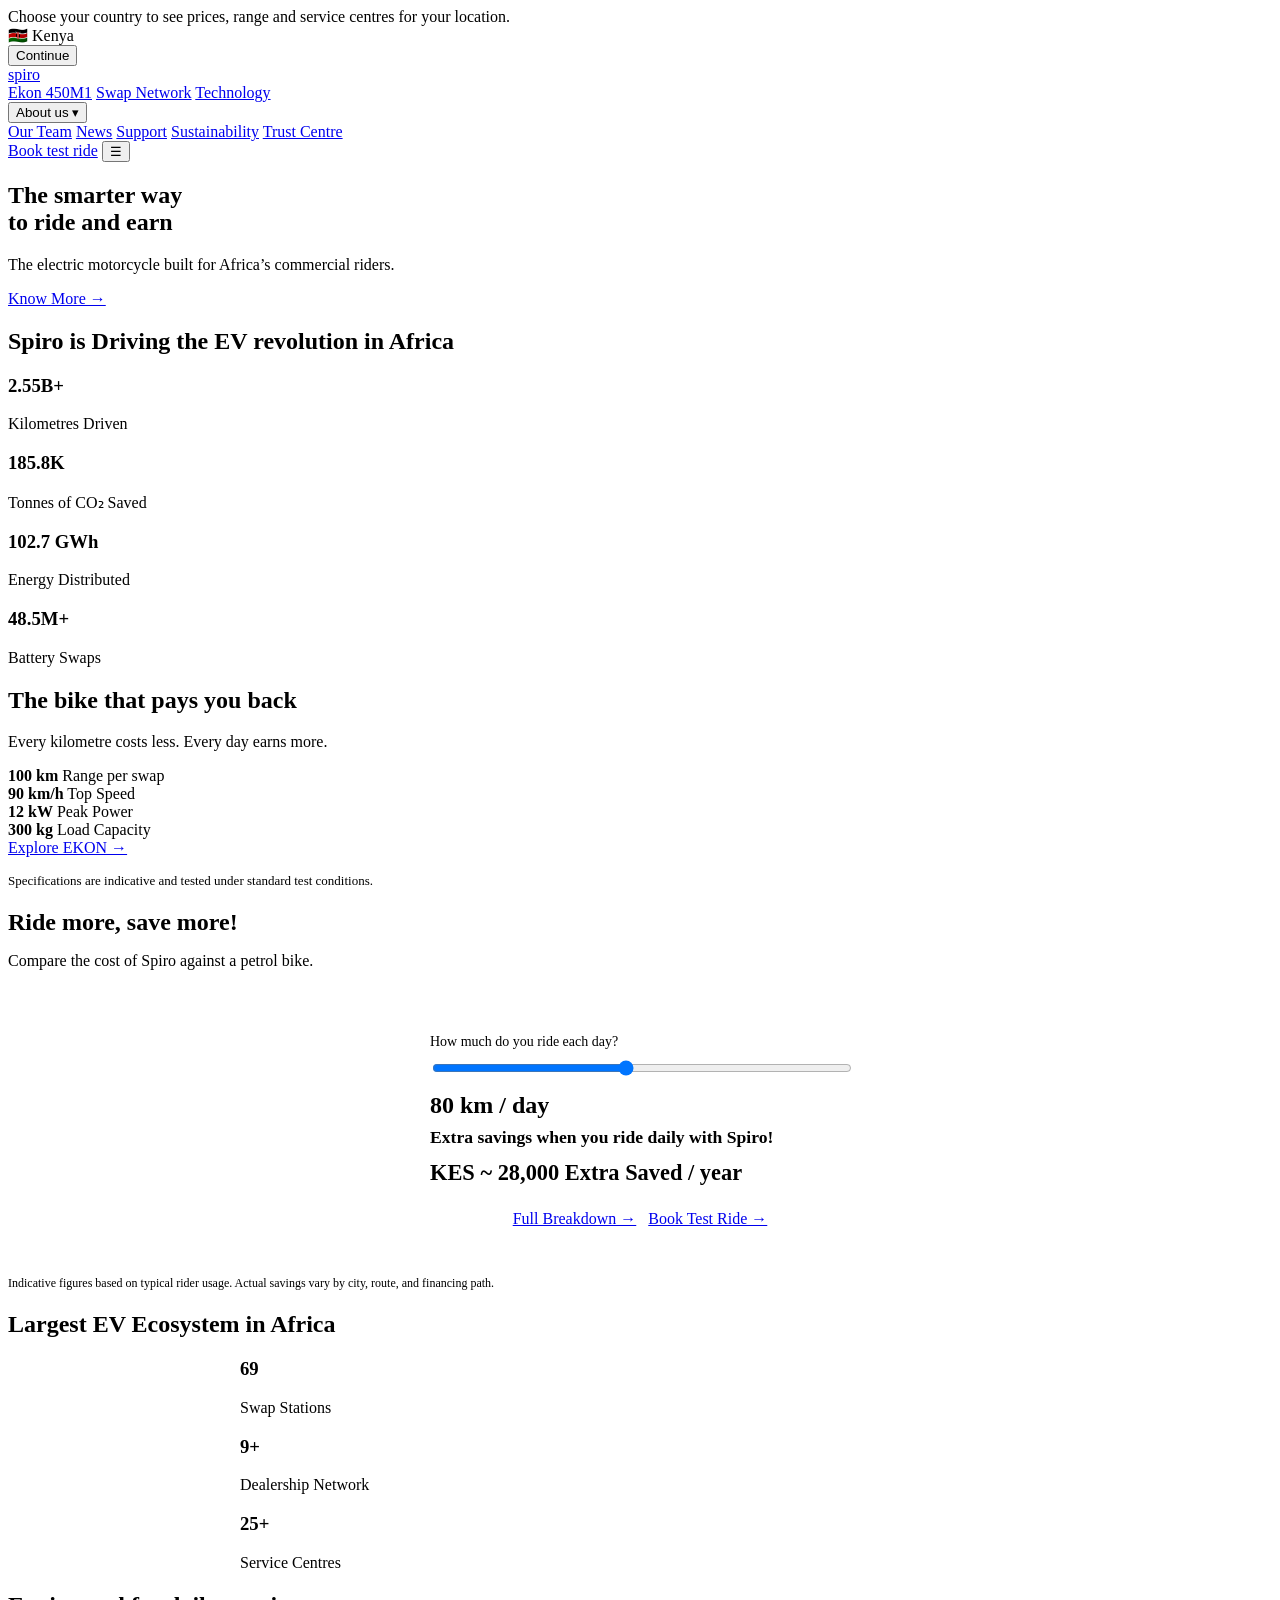
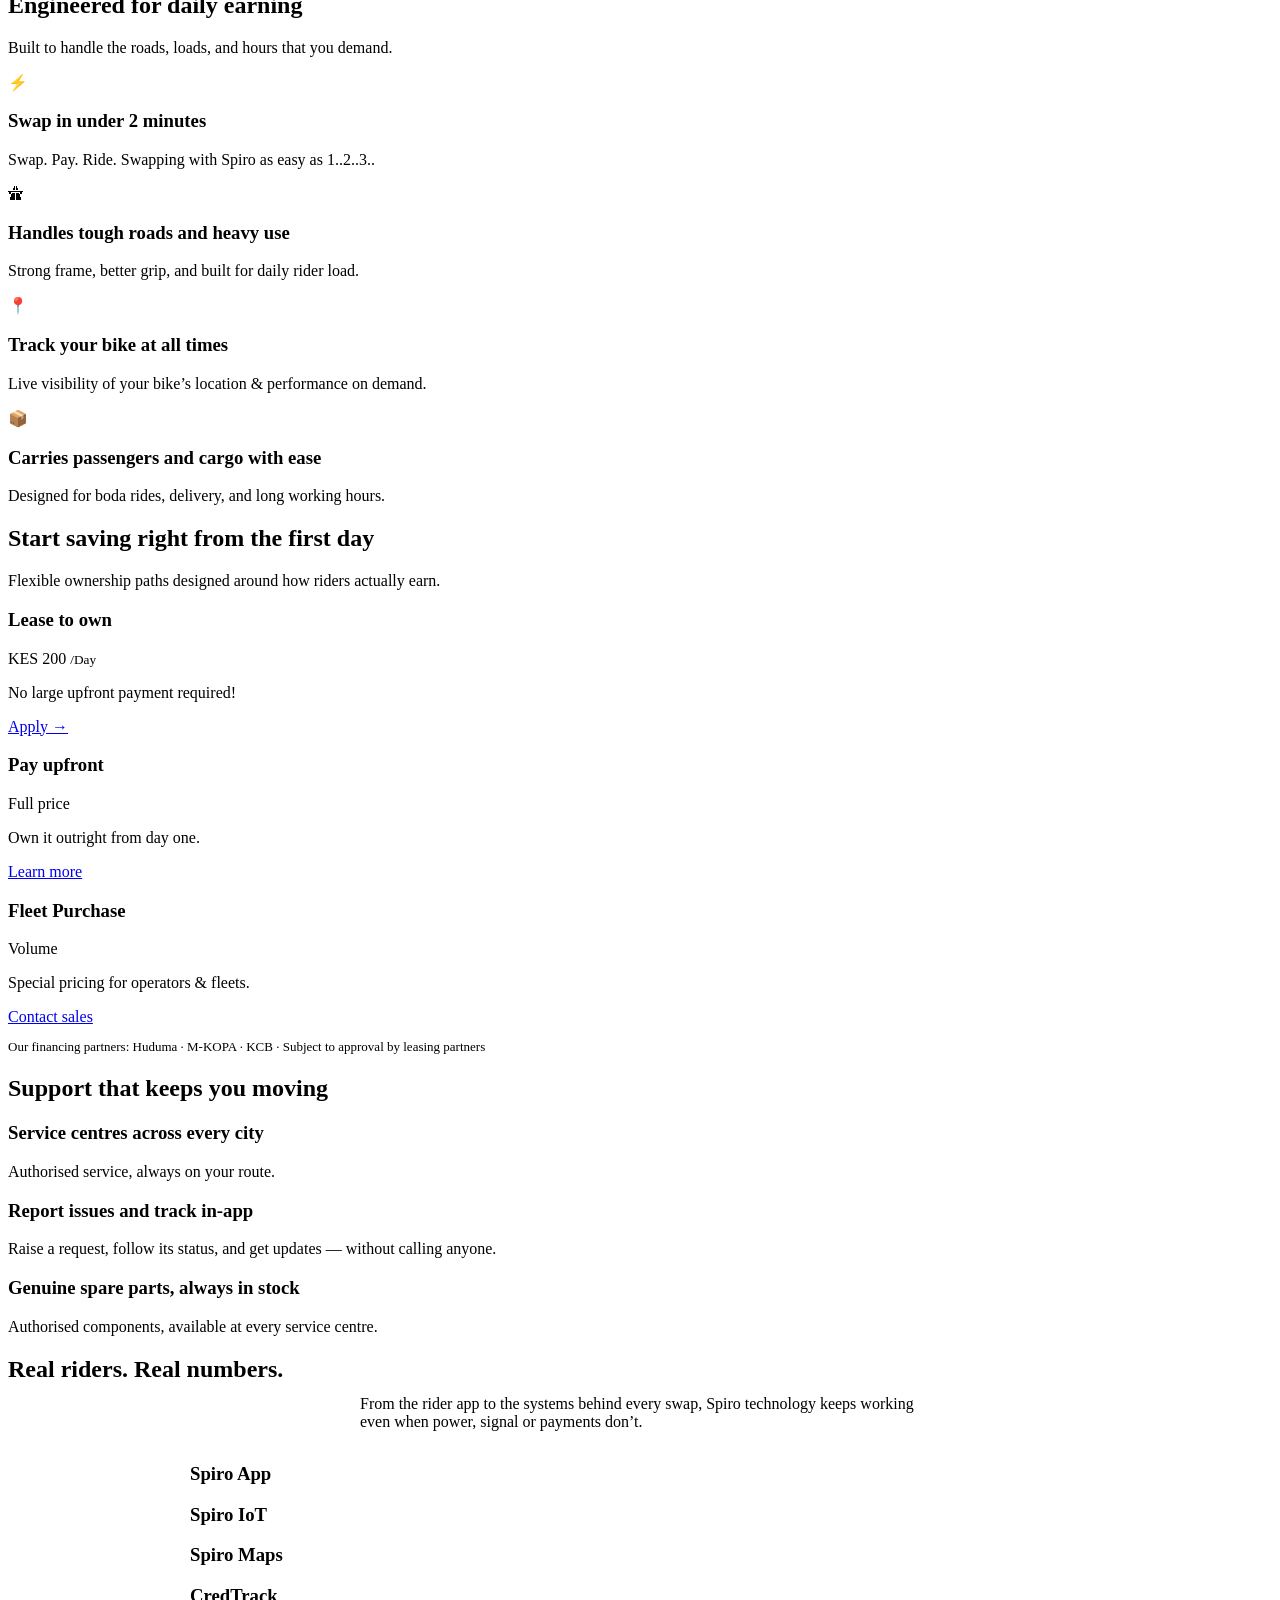
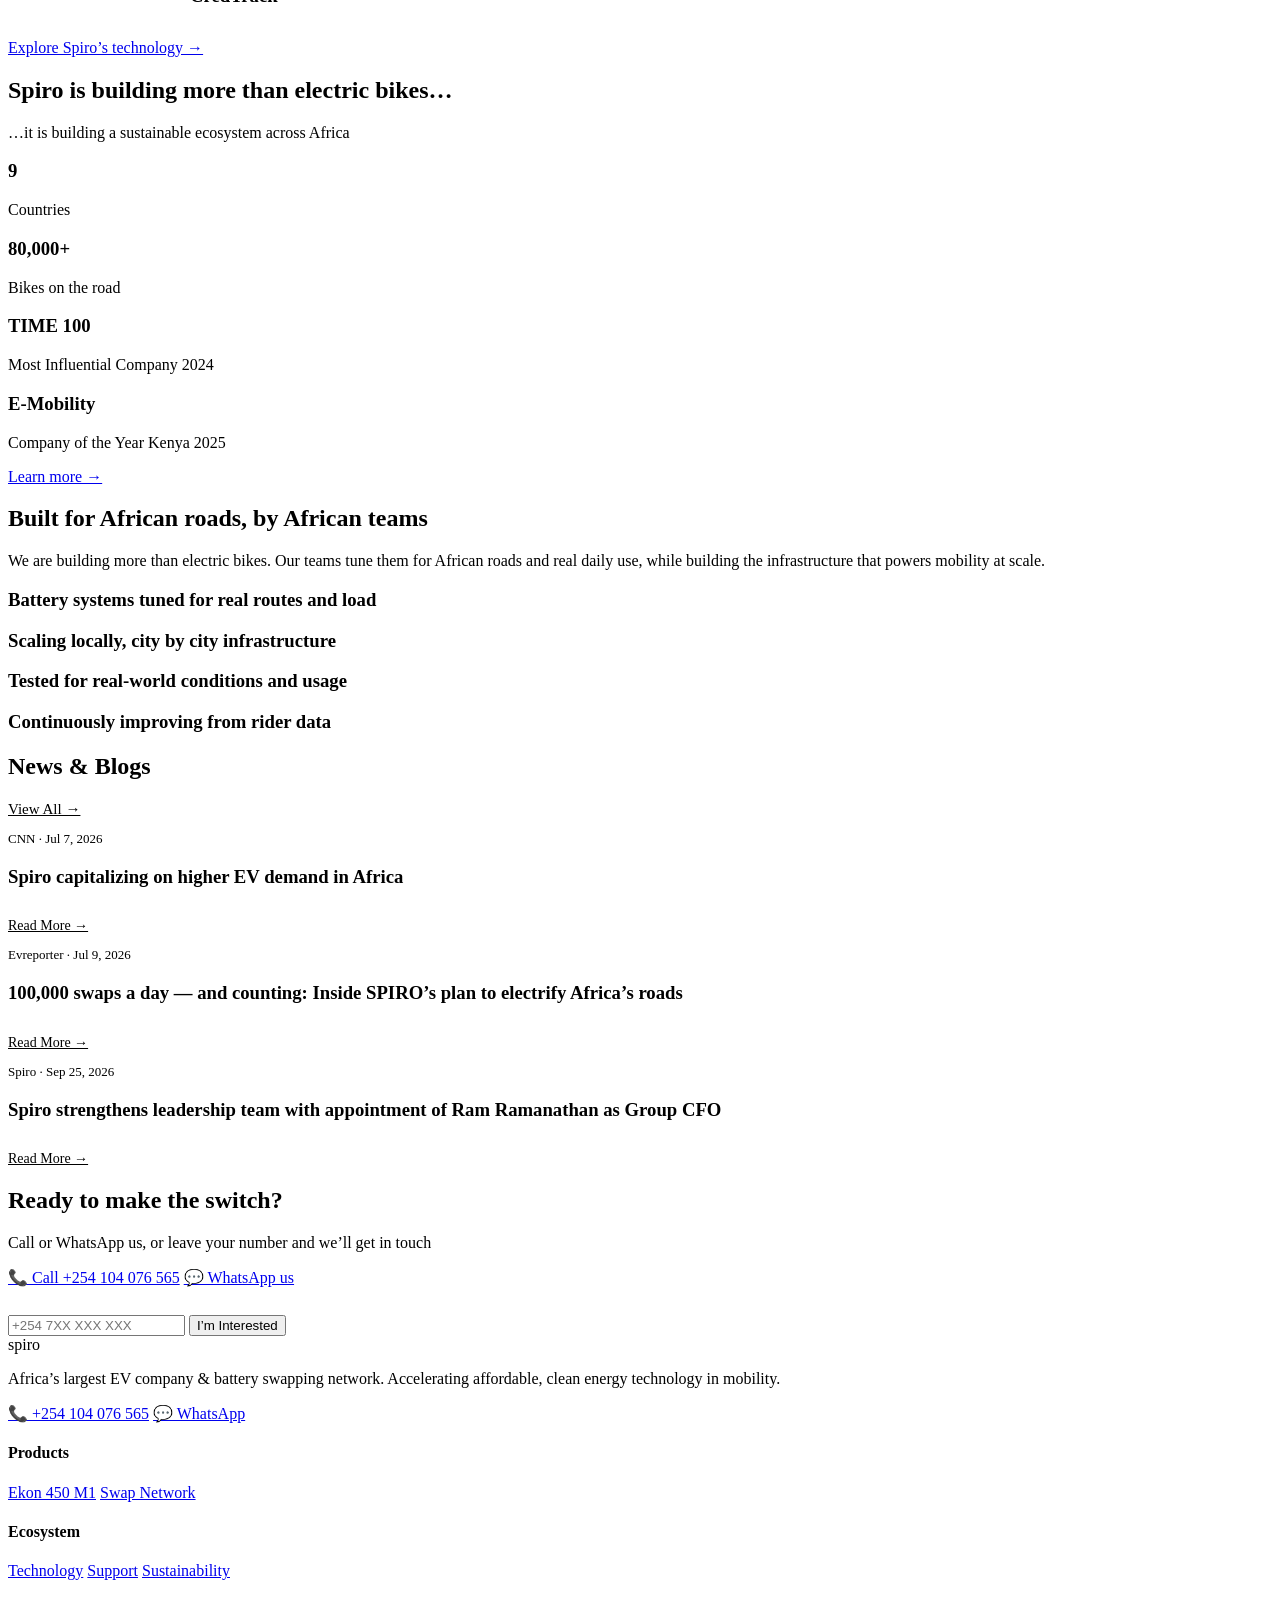
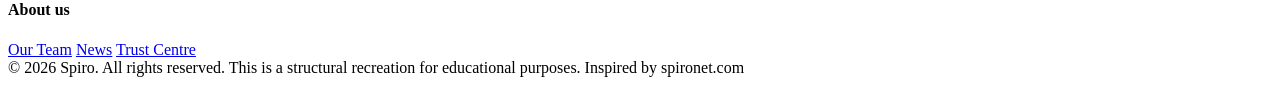
==== index.html @ d20c76e8 "Add files via upload" ====
<!DOCTYPE html>
<html lang="en">
<head>
  <meta charset="UTF-8" />
  <meta name="viewport" content="width=device-width, initial-scale=1.0" />
  <title>Spiro – Energy on the Move | The smarter way to ride and earn</title>
  <link rel="preconnect" href="https://fonts.googleapis.com" />
  <link rel="preconnect" href="https://fonts.gstatic.com" crossorigin />
  <link href="https://fonts.googleapis.com/css2?family=Inter:wght@400;500;600;700;800&display=swap" rel="stylesheet" />
  <link rel="stylesheet" href="css/styles.css" />
</head>
<body>

  <!-- Country banner -->
  <div class="country-banner">
    <div class="left">Choose your country to see prices, range and service centres for your location.</div>
    <div class="right">
      <div class="country-select">
        <span>🇰🇪</span> Kenya
      </div>
      <button class="btn-dark-sm">Continue</button>
    </div>
  </div>

  <!-- Header -->
  <header class="site-header" id="header">
    <div class="nav-inner">
      <a href="index.html" class="logo">spiro <span></span></a>
      <nav class="nav-links">
        <a href="ekon.html">Ekon 450M1</a>
        <a href="energy.html">Swap Network</a>
        <a href="technology.html">Technology</a>
        <div class="nav-dropdown">
          <button>About us ▾</button>
          <div class="nav-dropdown-menu">
            <a href="#leadership">Our Team</a>
            <a href="#news">News</a>
            <a href="#support">Support</a>
            <a href="#esg">Sustainability</a>
            <a href="#trust">Trust Centre</a>
          </div>
        </div>
      </nav>
      <a href="#book" class="btn-outline">Book test ride</a>
      <button class="mobile-toggle" aria-label="Menu">☰</button>
    </div>
  </header>

  <!-- Hero -->
  <section class="hero">
    <div class="hero-content">
      <h1>The smarter way<br>to ride and earn</h1>
      <p>The electric motorcycle built for Africa’s commercial riders.</p>
      <a href="ekon.html" class="btn-primary">Know More →</a>
    </div>
    <div class="hero-bikes">
      <div class="bike-placeholder red"></div>
      <div class="bike-placeholder green"></div>
    </div>
  </section>

  <!-- Driving the EV revolution -->
  <section class="section">
    <div class="section-inner">
      <div class="section-header">
        <h2>Spiro is Driving the EV revolution in Africa</h2>
      </div>
      <div class="stats-row">
        <div class="stat-item">
          <h3>2.55B+</h3>
          <p>Kilometres Driven</p>
        </div>
        <div class="stat-item">
          <h3>185.8K</h3>
          <p>Tonnes of CO₂ Saved</p>
        </div>
        <div class="stat-item">
          <h3>102.7 GWh</h3>
          <p>Energy Distributed</p>
        </div>
        <div class="stat-item">
          <h3>48.5M+</h3>
          <p>Battery Swaps</p>
        </div>
      </div>
    </div>
  </section>

  <!-- The bike that pays you -->
  <section class="section bg-soft">
    <div class="section-inner">
      <div class="section-header">
        <h2>The bike that pays you back</h2>
        <p>Every kilometre costs less. Every day earns more.</p>
      </div>
      <div class="specs-strip">
        <div class="spec">
          <strong>100 km</strong>
          <span>Range per swap</span>
        </div>
        <div class="spec">
          <strong>90 km/h</strong>
          <span>Top Speed</span>
        </div>
        <div class="spec">
          <strong>12 kW</strong>
          <span>Peak Power</span>
        </div>
        <div class="spec">
          <strong>300 kg</strong>
          <span>Load Capacity</span>
        </div>
      </div>
      <div class="text-center mt-8">
        <a href="ekon.html" class="btn-primary">Explore EKON →</a>
        <p style="margin-top:16px;font-size:13px;color:var(--text-muted)">Specifications are indicative and tested under standard test conditions.</p>
      </div>
    </div>
  </section>

  <!-- Savings calculator teaser -->
  <section class="section">
    <div class="section-inner text-center">
      <h2 style="margin-bottom:12px">Ride more, save more!</h2>
      <p style="color:var(--text-muted);margin-bottom:32px">Compare the cost of Spiro against a petrol bike.</p>
      <div style="max-width:420px;margin:0 auto;background:var(--bg-soft);border-radius:16px;padding:32px;">
        <label style="display:block;text-align:left;font-size:14px;margin-bottom:8px;color:var(--text-muted)">How much do you ride each day?</label>
        <input type="range" min="20" max="150" value="80" style="width:100%;margin-bottom:16px" id="kmSlider" />
        <div style="font-size:1.5rem;font-weight:700;margin-bottom:8px"><span id="kmValue">80</span> km / day</div>
        <div style="font-size:1.1rem;color:var(--accent);font-weight:600">Extra savings when you ride daily with Spiro!</div>
        <div style="margin-top:12px;font-size:1.4rem;font-weight:700">KES <span id="savings">~ 28,000</span> Extra Saved / year</div>
        <div style="margin-top:24px;display:flex;gap:12px;justify-content:center;flex-wrap:wrap">
          <a href="#" class="btn-outline">Full Breakdown →</a>
          <a href="#book" class="btn-primary">Book Test Ride →</a>
        </div>
      </div>
      <p style="margin-top:16px;font-size:12px;color:var(--text-muted)">Indicative figures based on typical rider usage. Actual savings vary by city, route, and financing path.</p>
    </div>
  </section>

  <!-- Largest EV Ecosystem -->
  <section class="section bg-soft">
    <div class="section-inner">
      <div class="section-header">
        <h2>Largest EV Ecosystem in Africa</h2>
      </div>
      <div class="stats-row" style="max-width:800px;margin:0 auto">
        <div class="stat-item">
          <h3>69</h3>
          <p>Swap Stations</p>
        </div>
        <div class="stat-item">
          <h3>9+</h3>
          <p>Dealership Network</p>
        </div>
        <div class="stat-item">
          <h3>25+</h3>
          <p>Service Centres</p>
        </div>
      </div>
    </div>
  </section>

  <!-- Engineered for daily earning -->
  <section class="section">
    <div class="section-inner">
      <div class="section-header">
        <h2>Engineered for daily earning</h2>
        <p>Built to handle the roads, loads, and hours that you demand.</p>
      </div>
      <div class="feature-grid">
        <div class="feature-card">
          <div class="icon">⚡</div>
          <h3>Swap in under 2 minutes</h3>
          <p>Swap. Pay. Ride. Swapping with Spiro as easy as 1..2..3..</p>
        </div>
        <div class="feature-card">
          <div class="icon">🛣</div>
          <h3>Handles tough roads and heavy use</h3>
          <p>Strong frame, better grip, and built for daily rider load.</p>
        </div>
        <div class="feature-card">
          <div class="icon">📍</div>
          <h3>Track your bike at all times</h3>
          <p>Live visibility of your bike’s location & performance on demand.</p>
        </div>
        <div class="feature-card">
          <div class="icon">📦</div>
          <h3>Carries passengers and cargo with ease</h3>
          <p>Designed for boda rides, delivery, and long working hours.</p>
        </div>
      </div>
    </div>
  </section>

  <!-- Ownership -->
  <section class="section bg-soft" id="ownership">
    <div class="section-inner">
      <div class="section-header">
        <h2>Start saving right from the first day</h2>
        <p>Flexible ownership paths designed around how riders actually earn.</p>
      </div>
      <div class="ownership-grid">
        <div class="ownership-card highlight">
          <h3>Lease to own</h3>
          <div class="price">KES 200 <small>/Day</small></div>
          <p>No large upfront payment required!</p>
          <a href="#book" class="btn-primary">Apply →</a>
        </div>
        <div class="ownership-card">
          <h3>Pay upfront</h3>
          <div class="price">Full price</div>
          <p>Own it outright from day one.</p>
          <a href="#book" class="btn-outline">Learn more</a>
        </div>
        <div class="ownership-card">
          <h3>Fleet Purchase</h3>
          <div class="price">Volume</div>
          <p>Special pricing for operators & fleets.</p>
          <a href="#book" class="btn-outline">Contact sales</a>
        </div>
      </div>
      <p class="text-center mt-8" style="font-size:13px;color:var(--text-muted)">Our financing partners: Huduma · M-KOPA · KCB · Subject to approval by leasing partners</p>
    </div>
  </section>

  <!-- Support -->
  <section class="section" id="support">
    <div class="section-inner">
      <div class="section-header">
        <h2>Support that keeps you moving</h2>
      </div>
      <div class="feature-grid">
        <div class="feature-card">
          <h3>Service centres across every city</h3>
          <p>Authorised service, always on your route.</p>
        </div>
        <div class="feature-card">
          <h3>Report issues and track in-app</h3>
          <p>Raise a request, follow its status, and get updates — without calling anyone.</p>
        </div>
        <div class="feature-card">
          <h3>Genuine spare parts, always in stock</h3>
          <p>Authorised components, available at every service centre.</p>
        </div>
      </div>
    </div>
  </section>

  <!-- Technology teaser -->
  <section class="section bg-soft">
    <div class="section-inner text-center">
      <h2 style="margin-bottom:12px">Real riders. Real numbers.</h2>
      <p style="color:var(--text-muted);max-width:560px;margin:0 auto 32px">From the rider app to the systems behind every swap, Spiro technology keeps working even when power, signal or payments don’t.</p>
      <div class="feature-grid" style="max-width:900px;margin:0 auto 32px">
        <div class="feature-card"><h3>Spiro App</h3></div>
        <div class="feature-card"><h3>Spiro IoT</h3></div>
        <div class="feature-card"><h3>Spiro Maps</h3></div>
        <div class="feature-card"><h3>CredTrack</h3></div>
      </div>
      <a href="technology.html" class="btn-primary">Explore Spiro’s technology →</a>
    </div>
  </section>

  <!-- Impact / ESG -->
  <section class="section" id="esg">
    <div class="section-inner">
      <div class="section-header">
        <h2>Spiro is building more than electric bikes…</h2>
        <p>…it is building a sustainable ecosystem across Africa</p>
      </div>
      <div class="stats-row">
        <div class="stat-item"><h3>9</h3><p>Countries</p></div>
        <div class="stat-item"><h3>80,000+</h3><p>Bikes on the road</p></div>
        <div class="stat-item"><h3>TIME 100</h3><p>Most Influential Company 2024</p></div>
        <div class="stat-item"><h3>E-Mobility</h3><p>Company of the Year Kenya 2025</p></div>
      </div>
      <div class="text-center mt-8">
        <a href="#" class="btn-outline">Learn more →</a>
      </div>
    </div>
  </section>

  <!-- Built for African roads -->
  <section class="section bg-soft">
    <div class="section-inner">
      <div class="section-header">
        <h2>Built for African roads, by African teams</h2>
        <p>We are building more than electric bikes. Our teams tune them for African roads and real daily use, while building the infrastructure that powers mobility at scale.</p>
      </div>
      <div class="feature-grid">
        <div class="feature-card">
          <h3>Battery systems tuned for real routes and load</h3>
        </div>
        <div class="feature-card">
          <h3>Scaling locally, city by city infrastructure</h3>
        </div>
        <div class="feature-card">
          <h3>Tested for real-world conditions and usage</h3>
        </div>
        <div class="feature-card">
          <h3>Continuously improving from rider data</h3>
        </div>
      </div>
    </div>
  </section>

  <!-- News teaser -->
  <section class="section" id="news">
    <div class="section-inner">
      <div class="section-header">
        <h2>News & Blogs</h2>
        <a href="#" style="font-size:15px;color:var(--accent)">View All →</a>
      </div>
      <div class="feature-grid">
        <div class="feature-card">
          <p style="font-size:13px;color:var(--text-muted);margin-bottom:8px">CNN · Jul 7, 2026</p>
          <h3>Spiro capitalizing on higher EV demand in Africa</h3>
          <a href="#" style="color:var(--accent);font-size:14px;margin-top:12px;display:inline-block">Read More →</a>
        </div>
        <div class="feature-card">
          <p style="font-size:13px;color:var(--text-muted);margin-bottom:8px">Evreporter · Jul 9, 2026</p>
          <h3>100,000 swaps a day — and counting: Inside SPIRO’s plan to electrify Africa’s roads</h3>
          <a href="#" style="color:var(--accent);font-size:14px;margin-top:12px;display:inline-block">Read More →</a>
        </div>
        <div class="feature-card">
          <p style="font-size:13px;color:var(--text-muted);margin-bottom:8px">Spiro · Sep 25, 2026</p>
          <h3>Spiro strengthens leadership team with appointment of Ram Ramanathan as Group CFO</h3>
          <a href="#" style="color:var(--accent);font-size:14px;margin-top:12px;display:inline-block">Read More →</a>
        </div>
      </div>
    </div>
  </section>

  <!-- Final CTA -->
  <section class="cta-band" id="book">
    <h2>Ready to make the switch?</h2>
    <p>Call or WhatsApp us, or leave your number and we’ll get in touch</p>
    <div class="contact-actions">
      <a href="tel:+254104076565" class="btn-call">📞 Call +254 104 076 565</a>
      <a href="https://wa.me/254104076565" class="btn-whatsapp" target="_blank" rel="noopener">💬 WhatsApp us</a>
    </div>
    <form class="cta-form" style="margin-top:28px" onsubmit="event.preventDefault(); alert('Thank you! We will contact you soon.');">
      <input type="tel" placeholder="+254 7XX XXX XXX" required />
      <button type="submit" class="btn-primary">I’m Interested</button>
    </form>
  </section>

  <!-- Footer -->
  <footer class="site-footer">
    <div class="footer-inner">
      <div class="footer-brand">
        <div class="logo">spiro <span></span></div>
        <p>Africa’s largest EV company & battery swapping network. Accelerating affordable, clean energy technology in mobility.</p>
        <div class="footer-contact">
          <a href="tel:+254104076565">📞 +254 104 076 565</a>
          <a href="https://wa.me/254104076565" target="_blank" rel="noopener">💬 WhatsApp</a>
        </div>
      </div>
      <div class="footer-col">
        <h4>Products</h4>
        <a href="ekon.html">Ekon 450 M1</a>
        <a href="energy.html">Swap Network</a>
      </div>
      <div class="footer-col">
        <h4>Ecosystem</h4>
        <a href="technology.html">Technology</a>
        <a href="#support">Support</a>
        <a href="#esg">Sustainability</a>
      </div>
      <div class="footer-col">
        <h4>About us</h4>
        <a href="#leadership">Our Team</a>
        <a href="#news">News</a>
        <a href="#trust">Trust Centre</a>
      </div>
    </div>
    <div class="footer-bottom">
      <span>© 2026 Spiro. All rights reserved. This is a structural recreation for educational purposes.</span>
      <span>Inspired by spironet.com</span>
    </div>
  </footer>

  <script>
    // Sticky header border
    window.addEventListener('scroll', () => {
      document.getElementById('header').classList.toggle('scrolled', window.scrollY > 20);
    });

    // Simple savings slider
    const slider = document.getElementById('kmSlider');
    const kmValue = document.getElementById('kmValue');
    const savings = document.getElementById('savings');
    if (slider) {
      slider.addEventListener('input', () => {
        const km = +slider.value;
        kmValue.textContent = km;
        // rough illustrative calc
        const yearly = Math.round(km * 0.35 * 365);
        savings.textContent = yearly.toLocaleString();
      });
    }
  </script>
</body>
</html>
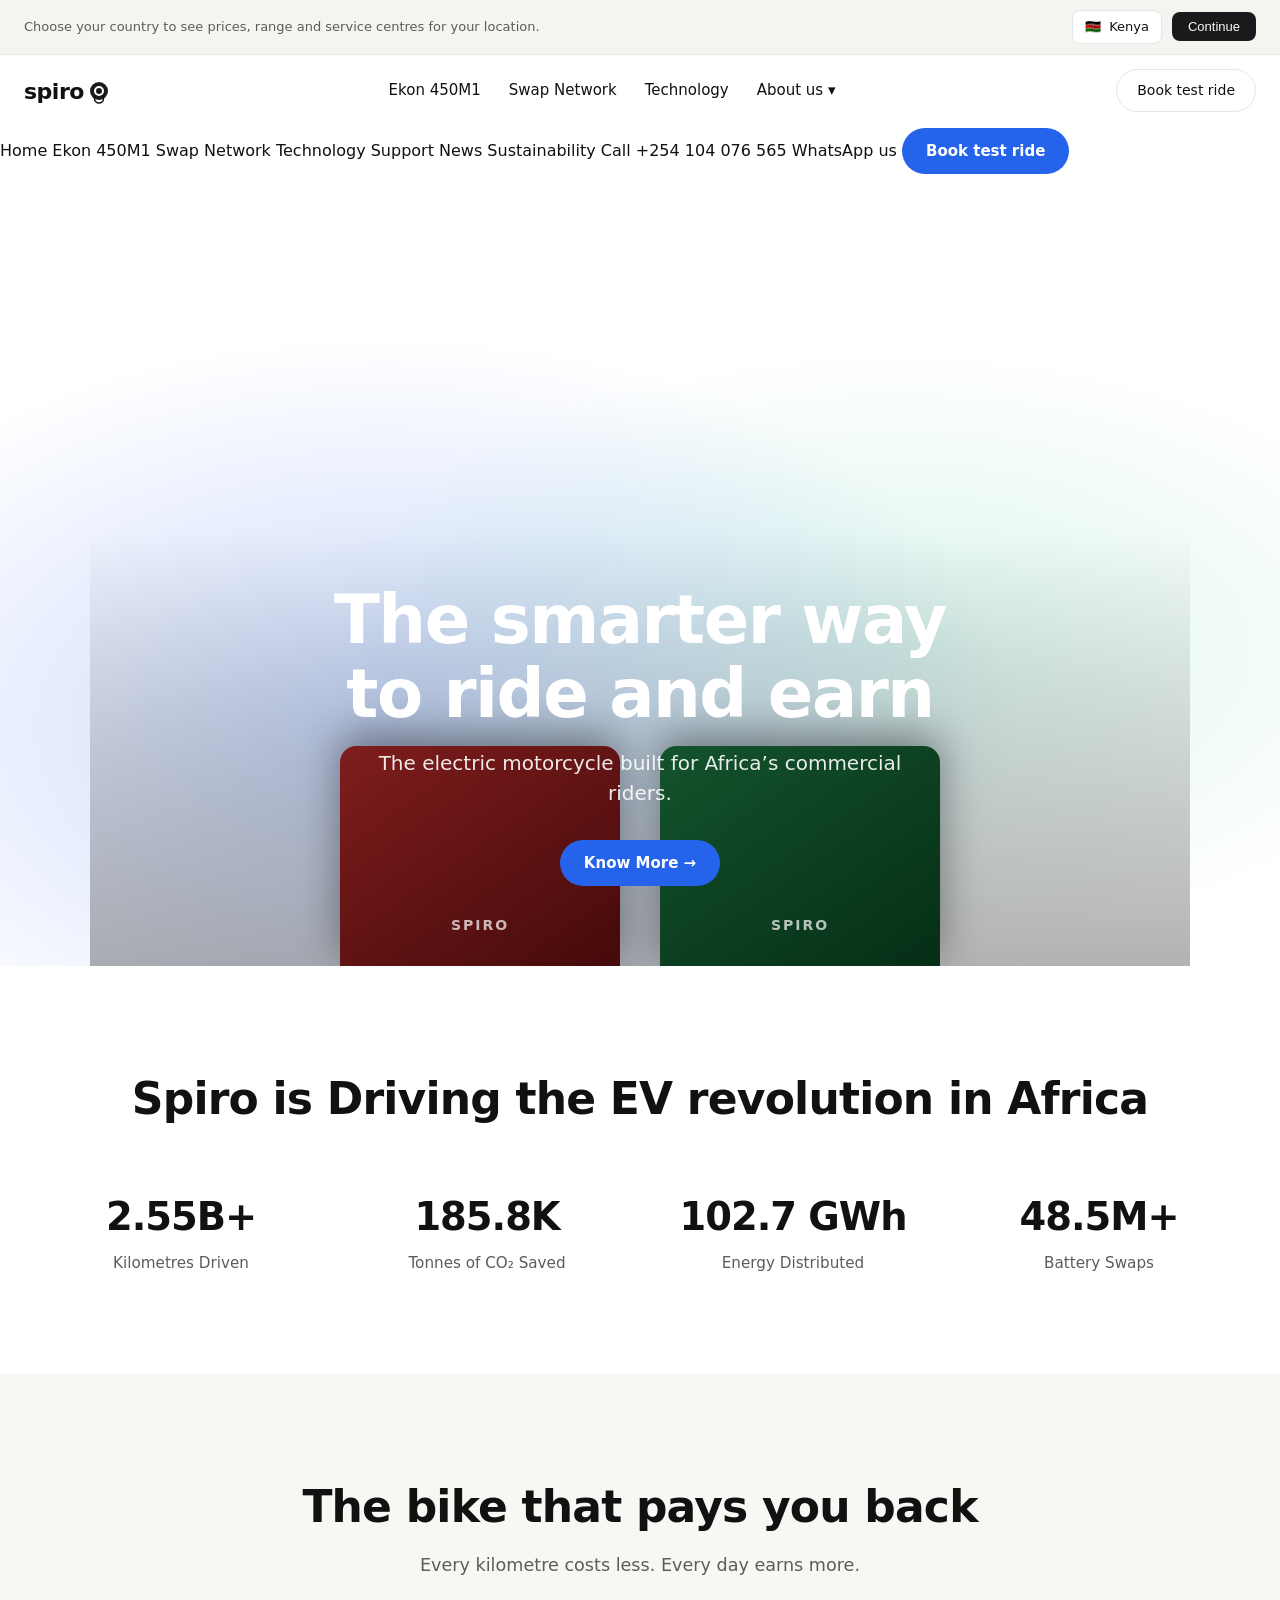
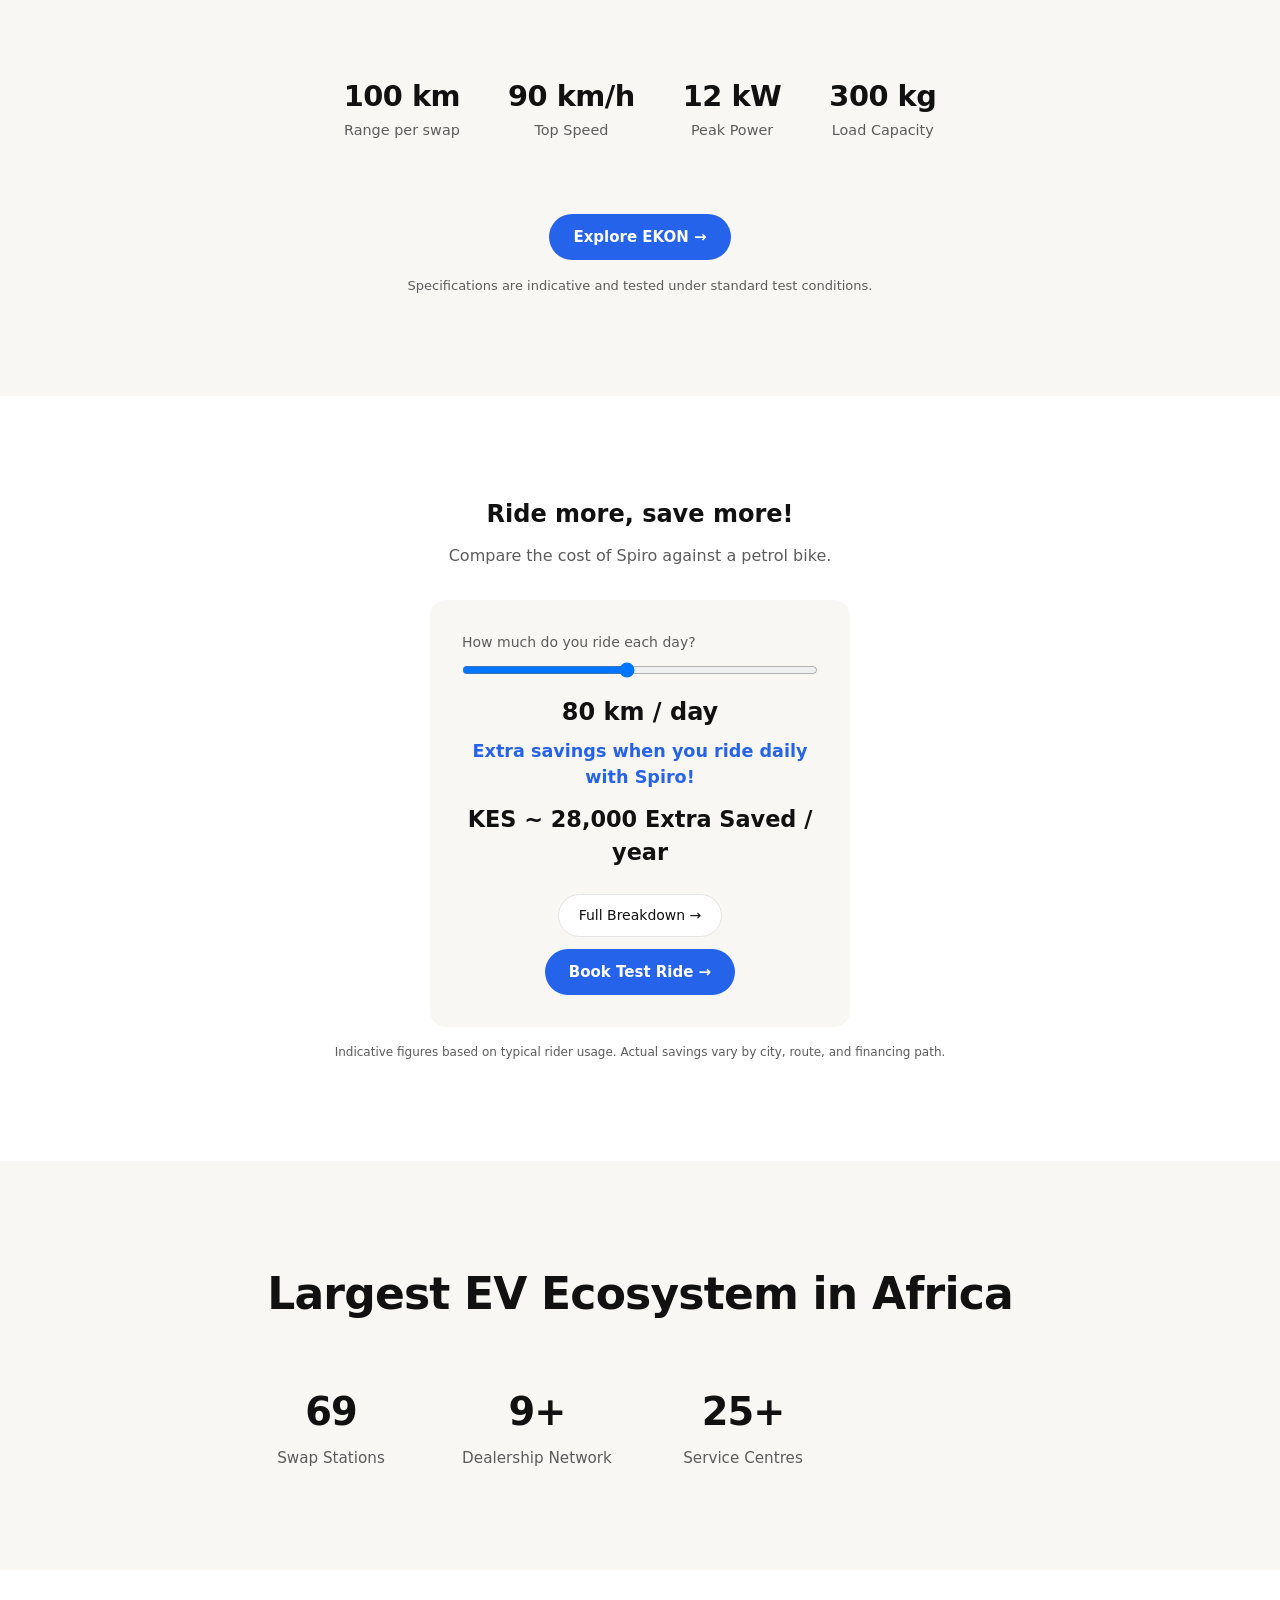
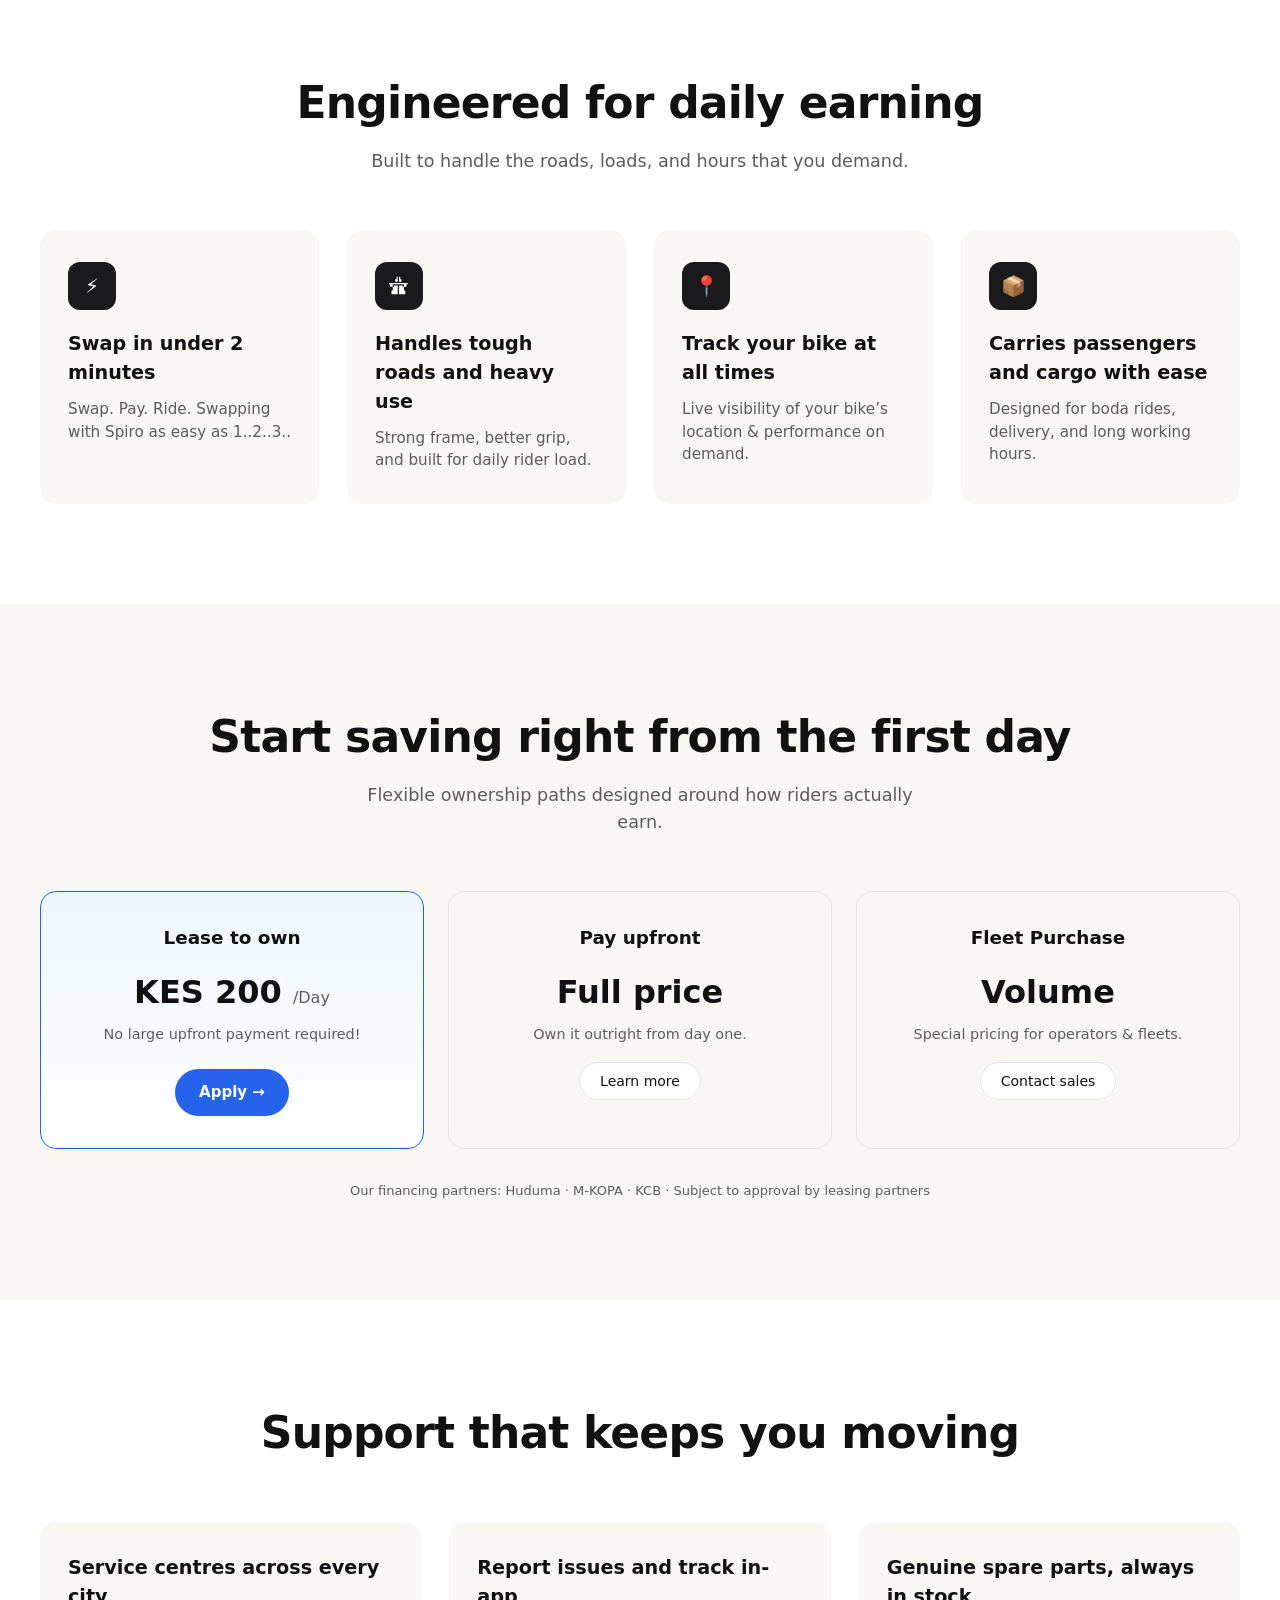
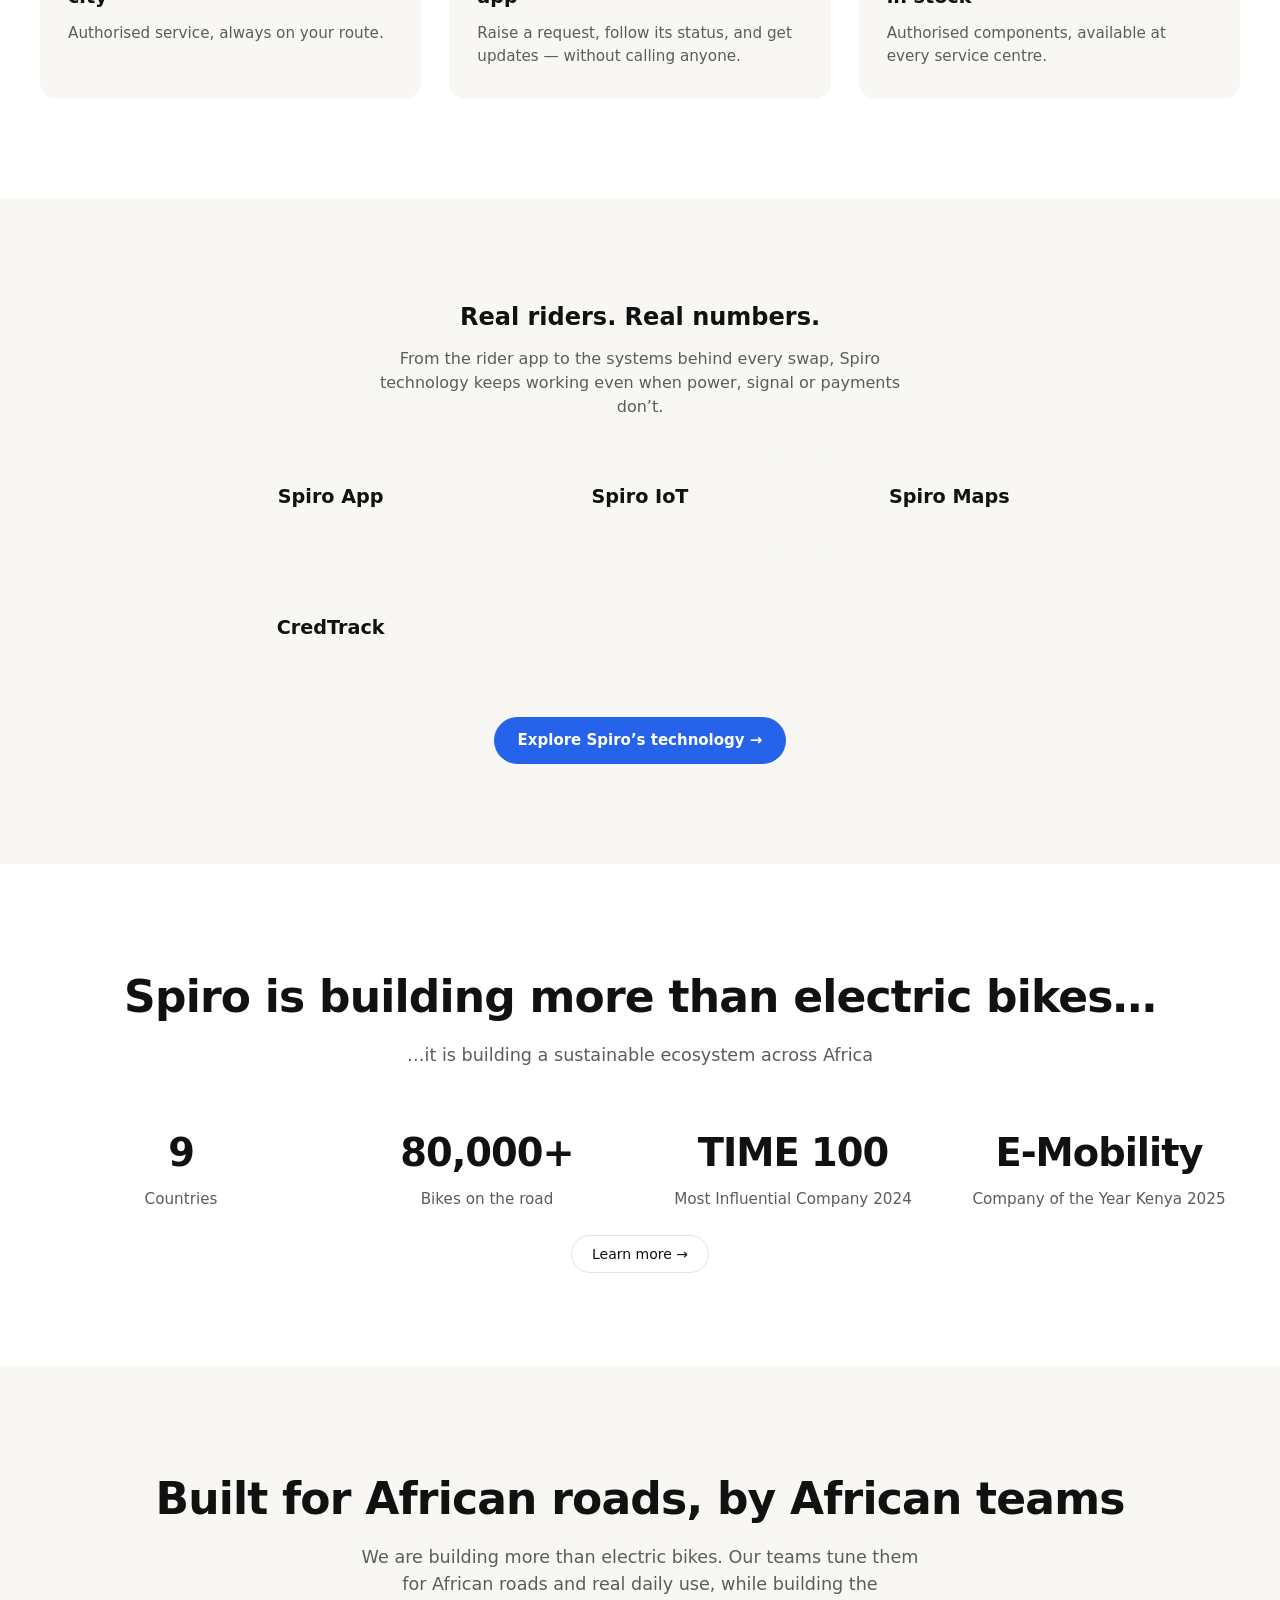
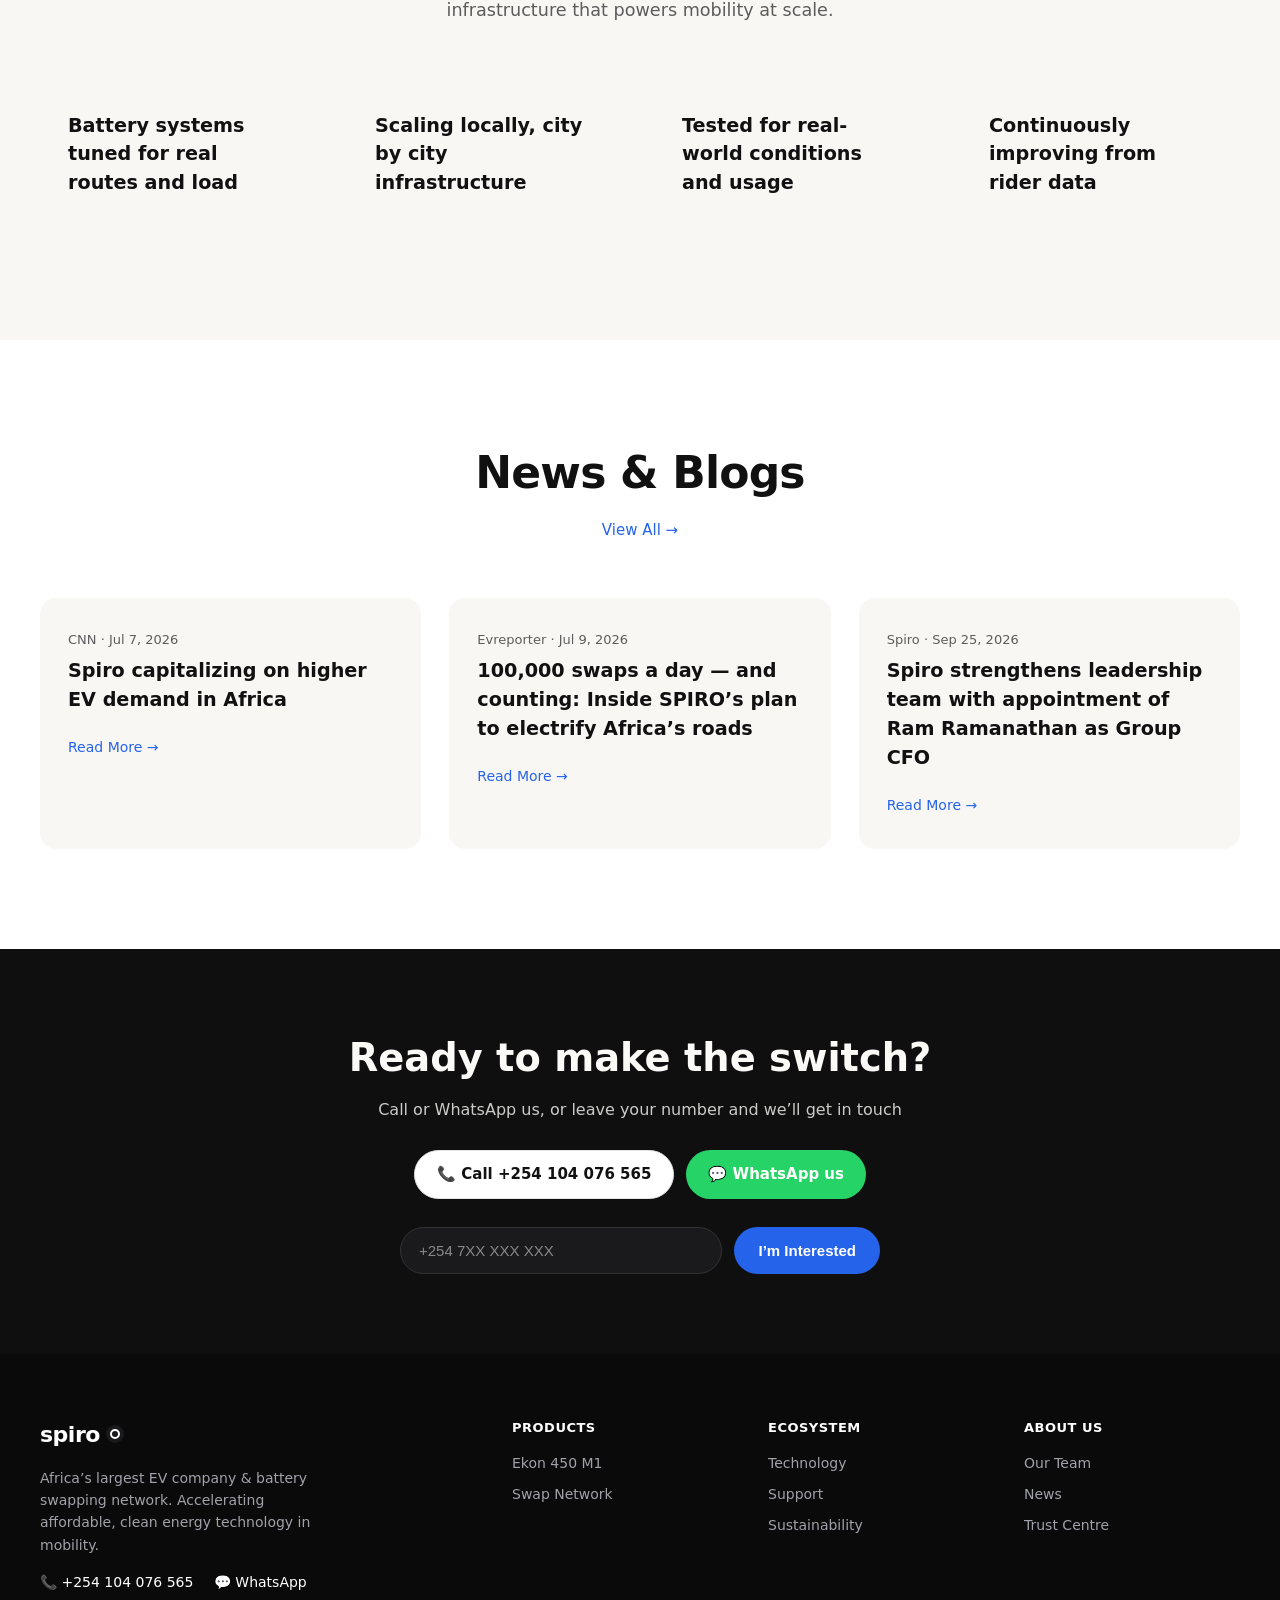
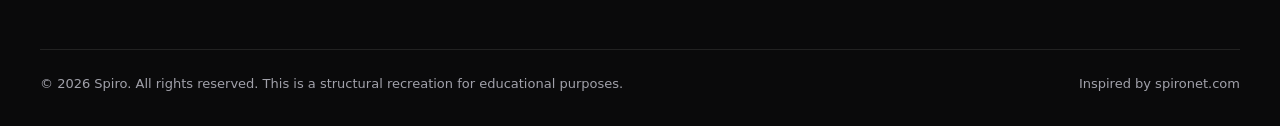
==== commit d5a8362b: "Add files via upload" ====
--- a/index.html
+++ b/index.html
@@ -25,7 +25,7 @@
   <!-- Header -->
   <header class="site-header" id="header">
     <div class="nav-inner">
-      <a href="index.html" class="logo">spiro <span></span></a>
+      <a href="index.html" class="logo">spiro <span class="power"><svg viewBox="0 0 24 24" fill="none" xmlns="http://www.w3.org/2000/svg"><circle cx="12" cy="14" r="6" stroke="currentColor" stroke-width="2"/><path d="M12 4v6" stroke="currentColor" stroke-width="2.2" stroke-linecap="round"/></svg></span></a>
       <nav class="nav-links">
         <a href="ekon.html">Ekon 450M1</a>
         <a href="energy.html">Swap Network</a>
@@ -42,12 +42,25 @@
         </div>
       </nav>
       <a href="#book" class="btn-outline">Book test ride</a>
-      <button class="mobile-toggle" aria-label="Menu">☰</button>
+      <button class="mobile-toggle" id="menuToggle" aria-label="Menu"><span></span><span></span><span></span></button>
     </div>
   </header>
 
+  <div class="mobile-menu" id="mobileMenu">
+    <a href="index.html">Home</a>
+    <a href="ekon.html">Ekon 450M1</a>
+    <a href="energy.html">Swap Network</a>
+    <a href="technology.html">Technology</a>
+    <a href="index.html#support">Support</a>
+    <a href="index.html#news">News</a>
+    <a href="index.html#esg">Sustainability</a>
+    <a href="tel:+254104076565">Call +254 104 076 565</a>
+    <a href="https://wa.me/254104076565" target="_blank" rel="noopener">WhatsApp us</a>
+    <a href="#book" class="btn-primary">Book test ride</a>
+  </div>
+
   <!-- Hero -->
-  <section class="hero">
+  <section class="hero" style="background-image:url('https://images.unsplash.com/photo-1519641471654-76ce0107ad1b?auto=format&fit=crop&w=1920&q=80');">
     <div class="hero-content">
       <h1>The smarter way<br>to ride and earn</h1>
       <p>The electric motorcycle built for Africa’s commercial riders.</p>
@@ -401,5 +414,6 @@
       });
     }
   </script>
+<script src="js/main.js"></script>
 </body>
 </html>
--- a/css/styles.css
+++ b/css/styles.css
@@ -0,0 +1,599 @@
+/* ============================================
+   SPIRO CLONE – Shared Design System
+   Inspired by spironet.com structure & layout
+   ============================================ */
+
+:root {
+  --bg: #ffffff;
+  --bg-soft: #f8f7f4;
+  --bg-dark: #0f0f10;
+  --text: #111111;
+  --text-muted: #5c5c5c;
+  --text-light: #fbfaf7;
+  --primary: #1a1a1c;
+  --accent: #2563eb;          /* blue CTA like original */
+  --accent-hover: #1d4ed8;
+  --border: #e5e5e5;
+  --radius: 12px;
+  --radius-pill: 999px;
+  --shadow: 0 4px 24px rgba(0,0,0,0.08);
+  --header-h: 72px;
+  --font: "Inter", system-ui, -apple-system, BlinkMacSystemFont, "Segoe UI", Roboto, sans-serif;
+}
+
+*, *::before, *::after { box-sizing: border-box; margin: 0; padding: 0; }
+
+html { scroll-behavior: smooth; }
+
+body {
+  font-family: var(--font);
+  background: var(--bg);
+  color: var(--text);
+  line-height: 1.5;
+  -webkit-font-smoothing: antialiased;
+}
+
+img { max-width: 100%; height: auto; display: block; }
+a { color: inherit; text-decoration: none; }
+ul { list-style: none; }
+
+/* ---------- Country banner ---------- */
+.country-banner {
+  background: #f5f4f1;
+  font-size: 13px;
+  padding: 10px 24px;
+  display: flex;
+  align-items: center;
+  justify-content: space-between;
+  gap: 16px;
+  border-bottom: 1px solid var(--border);
+}
+.country-banner .left { color: var(--text-muted); }
+.country-banner .right {
+  display: flex;
+  align-items: center;
+  gap: 10px;
+}
+.country-select {
+  display: flex;
+  align-items: center;
+  gap: 8px;
+  background: #fff;
+  border: 1px solid var(--border);
+  border-radius: 8px;
+  padding: 6px 12px;
+  font-size: 13px;
+}
+.btn-dark-sm {
+  background: var(--primary);
+  color: var(--text-light);
+  border: none;
+  border-radius: 8px;
+  padding: 7px 16px;
+  font-size: 13px;
+  font-weight: 500;
+  cursor: pointer;
+}
+.btn-dark-sm:hover { opacity: 0.9; }
+
+/* ---------- Header / Nav ---------- */
+.site-header {
+  position: sticky;
+  top: 0;
+  z-index: 100;
+  background: rgba(255,255,255,0.92);
+  backdrop-filter: blur(12px);
+  border-bottom: 1px solid transparent;
+  transition: border-color 0.2s;
+}
+.site-header.scrolled { border-bottom-color: var(--border); }
+
+.nav-inner {
+  max-width: 1280px;
+  margin: 0 auto;
+  padding: 0 24px;
+  height: var(--header-h);
+  display: flex;
+  align-items: center;
+  justify-content: space-between;
+  gap: 32px;
+}
+
+.logo {
+  font-weight: 700;
+  font-size: 22px;
+  letter-spacing: -0.5px;
+  display: flex;
+  align-items: center;
+  gap: 6px;
+}
+.logo span {
+  display: inline-block;
+  width: 18px;
+  height: 18px;
+  background: var(--primary);
+  border-radius: 50%;
+  position: relative;
+}
+.logo span::after {
+  content: "";
+  position: absolute;
+  inset: 4px;
+  border: 2px solid #fff;
+  border-radius: 50%;
+}
+
+.nav-links {
+  display: flex;
+  align-items: center;
+  gap: 28px;
+  font-size: 15px;
+  font-weight: 500;
+}
+.nav-links a {
+  color: var(--text);
+  transition: color 0.15s;
+}
+.nav-links a:hover,
+.nav-links a.active { color: var(--accent); }
+
+.nav-dropdown { position: relative; }
+.nav-dropdown > button {
+  background: none;
+  border: none;
+  font: inherit;
+  font-weight: 500;
+  cursor: pointer;
+  display: flex;
+  align-items: center;
+  gap: 4px;
+  color: var(--text);
+}
+.nav-dropdown-menu {
+  position: absolute;
+  top: calc(100% + 12px);
+  left: 50%;
+  transform: translateX(-50%);
+  background: #fff;
+  border: 1px solid var(--border);
+  border-radius: 12px;
+  padding: 8px;
+  min-width: 180px;
+  box-shadow: var(--shadow);
+  opacity: 0;
+  visibility: hidden;
+  transition: 0.15s;
+}
+.nav-dropdown:hover .nav-dropdown-menu {
+  opacity: 1;
+  visibility: visible;
+}
+.nav-dropdown-menu a {
+  display: block;
+  padding: 10px 14px;
+  border-radius: 8px;
+  font-size: 14px;
+}
+.nav-dropdown-menu a:hover { background: var(--bg-soft); }
+
+.btn-outline {
+  border: 1px solid var(--border);
+  background: #fff;
+  color: var(--text);
+  padding: 10px 20px;
+  border-radius: var(--radius-pill);
+  font-size: 14px;
+  font-weight: 500;
+  transition: 0.15s;
+}
+.btn-outline:hover { background: var(--bg-soft); }
+
+.btn-primary {
+  background: var(--accent);
+  color: #fff;
+  border: none;
+  padding: 12px 24px;
+  border-radius: var(--radius-pill);
+  font-size: 15px;
+  font-weight: 600;
+  cursor: pointer;
+  display: inline-flex;
+  align-items: center;
+  gap: 6px;
+  transition: background 0.15s;
+}
+.btn-primary:hover { background: var(--accent-hover); }
+
+.btn-dark {
+  background: var(--primary);
+  color: var(--text-light);
+  border: none;
+  padding: 14px 28px;
+  border-radius: var(--radius-pill);
+  font-size: 15px;
+  font-weight: 600;
+  cursor: pointer;
+  display: inline-flex;
+  align-items: center;
+  gap: 6px;
+  transition: opacity 0.15s;
+}
+.btn-dark:hover { opacity: 0.9; }
+
+.btn-whatsapp {
+  background: #25D366;
+  color: #fff;
+  border: none;
+  padding: 12px 22px;
+  border-radius: var(--radius-pill);
+  font-size: 15px;
+  font-weight: 600;
+  cursor: pointer;
+  display: inline-flex;
+  align-items: center;
+  gap: 8px;
+  transition: background 0.15s;
+  text-decoration: none;
+}
+.btn-whatsapp:hover { background: #1da851; color: #fff; }
+
+.btn-call {
+  background: #fff;
+  color: var(--text);
+  border: 1px solid var(--border);
+  padding: 12px 22px;
+  border-radius: var(--radius-pill);
+  font-size: 15px;
+  font-weight: 600;
+  cursor: pointer;
+  display: inline-flex;
+  align-items: center;
+  gap: 8px;
+  transition: background 0.15s;
+  text-decoration: none;
+}
+.btn-call:hover { background: var(--bg-soft); color: var(--text); }
+
+.contact-actions {
+  display: flex;
+  flex-wrap: wrap;
+  gap: 12px;
+  justify-content: center;
+  margin-top: 20px;
+}
+
+.footer-contact {
+  margin-top: 16px;
+  font-size: 14px;
+}
+.footer-contact a {
+  color: #fff;
+  display: inline-flex;
+  align-items: center;
+  gap: 6px;
+  margin-right: 16px;
+  margin-bottom: 8px;
+}
+.footer-contact a:hover { color: #25D366; }
+
+.mobile-toggle {
+  display: none;
+  background: none;
+  border: none;
+  font-size: 24px;
+  cursor: pointer;
+}
+
+/* ---------- Hero ---------- */
+.hero {
+  position: relative;
+  min-height: 88vh;
+  display: flex;
+  align-items: flex-end;
+  justify-content: center;
+  background: linear-gradient(180deg, #1a2332 0%, #2d3a4a 100%);
+  color: #fff;
+  overflow: hidden;
+  padding: 0 24px 80px;
+  text-align: center;
+}
+.hero::before {
+  content: "";
+  position: absolute;
+  inset: 0;
+  background:
+    radial-gradient(ellipse at 30% 70%, rgba(37,99,235,0.25), transparent 50%),
+    radial-gradient(ellipse at 70% 60%, rgba(16,185,129,0.15), transparent 45%);
+  pointer-events: none;
+}
+.hero-content {
+  position: relative;
+  z-index: 2;
+  max-width: 900px;
+}
+.hero h1 {
+  font-size: clamp(2.4rem, 5.5vw, 4.2rem);
+  font-weight: 700;
+  letter-spacing: -1.5px;
+  line-height: 1.1;
+  margin-bottom: 16px;
+}
+.hero p {
+  font-size: clamp(1.05rem, 2vw, 1.25rem);
+  opacity: 0.9;
+  margin-bottom: 32px;
+  max-width: 560px;
+  margin-left: auto;
+  margin-right: auto;
+}
+.hero-bikes {
+  position: absolute;
+  bottom: 0;
+  left: 50%;
+  transform: translateX(-50%);
+  width: 100%;
+  max-width: 1100px;
+  height: 55%;
+  background: linear-gradient(transparent, rgba(0,0,0,0.3));
+  display: flex;
+  align-items: flex-end;
+  justify-content: center;
+  gap: 40px;
+  pointer-events: none;
+}
+.bike-placeholder {
+  width: 280px;
+  height: 220px;
+  background: linear-gradient(145deg, #222 0%, #111 100%);
+  border-radius: 16px 16px 0 0;
+  position: relative;
+  box-shadow: 0 -10px 40px rgba(0,0,0,0.4);
+}
+.bike-placeholder.red { background: linear-gradient(145deg, #7f1d1d, #450a0a); }
+.bike-placeholder.green { background: linear-gradient(145deg, #14532d, #052e16); }
+.bike-placeholder::after {
+  content: "SPIRO";
+  position: absolute;
+  bottom: 30px;
+  left: 50%;
+  transform: translateX(-50%);
+  font-weight: 800;
+  font-size: 14px;
+  letter-spacing: 2px;
+  opacity: 0.7;
+}
+
+/* ---------- Sections ---------- */
+.section {
+  padding: 100px 24px;
+}
+.section-inner {
+  max-width: 1200px;
+  margin: 0 auto;
+}
+.section-header {
+  text-align: center;
+  margin-bottom: 56px;
+}
+.section-header h2 {
+  font-size: clamp(1.8rem, 3.5vw, 2.75rem);
+  font-weight: 700;
+  letter-spacing: -0.8px;
+  margin-bottom: 12px;
+}
+.section-header p {
+  color: var(--text-muted);
+  font-size: 1.1rem;
+  max-width: 560px;
+  margin: 0 auto;
+}
+
+/* Stats row */
+.stats-row {
+  display: grid;
+  grid-template-columns: repeat(4, 1fr);
+  gap: 24px;
+  text-align: center;
+}
+.stat-item h3 {
+  font-size: clamp(1.6rem, 3vw, 2.4rem);
+  font-weight: 700;
+  letter-spacing: -1px;
+  margin-bottom: 6px;
+}
+.stat-item p {
+  color: var(--text-muted);
+  font-size: 0.95rem;
+}
+
+/* Feature grid */
+.feature-grid {
+  display: grid;
+  grid-template-columns: repeat(auto-fit, minmax(260px, 1fr));
+  gap: 28px;
+}
+.feature-card {
+  background: var(--bg-soft);
+  border-radius: 16px;
+  padding: 32px 28px;
+  transition: transform 0.2s, box-shadow 0.2s;
+}
+.feature-card:hover {
+  transform: translateY(-4px);
+  box-shadow: var(--shadow);
+}
+.feature-card .icon {
+  width: 48px;
+  height: 48px;
+  background: var(--primary);
+  border-radius: 12px;
+  margin-bottom: 20px;
+  display: flex;
+  align-items: center;
+  justify-content: center;
+  color: #fff;
+  font-size: 20px;
+}
+.feature-card h3 {
+  font-size: 1.2rem;
+  margin-bottom: 10px;
+}
+.feature-card p {
+  color: var(--text-muted);
+  font-size: 0.95rem;
+}
+
+/* Specs strip */
+.specs-strip {
+  display: flex;
+  flex-wrap: wrap;
+  justify-content: center;
+  gap: 48px;
+  padding: 40px 0;
+}
+.spec {
+  text-align: center;
+}
+.spec strong {
+  display: block;
+  font-size: 1.8rem;
+  font-weight: 700;
+  letter-spacing: -0.5px;
+}
+.spec span {
+  color: var(--text-muted);
+  font-size: 0.9rem;
+}
+
+/* Ownership cards */
+.ownership-grid {
+  display: grid;
+  grid-template-columns: repeat(3, 1fr);
+  gap: 24px;
+}
+.ownership-card {
+  border: 1px solid var(--border);
+  border-radius: 16px;
+  padding: 32px 28px;
+  text-align: center;
+}
+.ownership-card.highlight {
+  border-color: var(--accent);
+  background: linear-gradient(180deg, #eff6ff 0%, #fff 100%);
+}
+.ownership-card h3 {
+  font-size: 1.15rem;
+  margin-bottom: 8px;
+}
+.ownership-card .price {
+  font-size: 2rem;
+  font-weight: 700;
+  margin: 16px 0 8px;
+}
+.ownership-card .price small {
+  font-size: 1rem;
+  font-weight: 500;
+  color: var(--text-muted);
+}
+.ownership-card p {
+  color: var(--text-muted);
+  font-size: 0.9rem;
+  margin-bottom: 24px;
+}
+
+/* CTA band */
+.cta-band {
+  background: var(--bg-dark);
+  color: var(--text-light);
+  padding: 80px 24px;
+  text-align: center;
+}
+.cta-band h2 {
+  font-size: clamp(1.6rem, 3vw, 2.4rem);
+  margin-bottom: 12px;
+}
+.cta-band p {
+  opacity: 0.8;
+  margin-bottom: 28px;
+}
+.cta-form {
+  display: flex;
+  justify-content: center;
+  gap: 12px;
+  flex-wrap: wrap;
+  max-width: 480px;
+  margin: 0 auto;
+}
+.cta-form input {
+  flex: 1;
+  min-width: 200px;
+  padding: 14px 18px;
+  border-radius: var(--radius-pill);
+  border: 1px solid #333;
+  background: #1a1a1c;
+  color: #fff;
+  font-size: 15px;
+}
+.cta-form input::placeholder { color: #888; }
+
+/* Footer */
+.site-footer {
+  background: #0a0a0b;
+  color: #a1a1aa;
+  padding: 64px 24px 32px;
+  font-size: 14px;
+}
+.footer-inner {
+  max-width: 1200px;
+  margin: 0 auto;
+  display: grid;
+  grid-template-columns: 2fr 1fr 1fr 1fr;
+  gap: 40px;
+  margin-bottom: 48px;
+}
+.footer-brand .logo { color: #fff; margin-bottom: 16px; }
+.footer-brand p { max-width: 280px; line-height: 1.6; }
+.footer-col h4 {
+  color: #fff;
+  font-size: 13px;
+  text-transform: uppercase;
+  letter-spacing: 0.5px;
+  margin-bottom: 16px;
+}
+.footer-col a {
+  display: block;
+  margin-bottom: 10px;
+  transition: color 0.15s;
+}
+.footer-col a:hover { color: #fff; }
+.footer-bottom {
+  max-width: 1200px;
+  margin: 0 auto;
+  padding-top: 24px;
+  border-top: 1px solid #222;
+  display: flex;
+  justify-content: space-between;
+  flex-wrap: wrap;
+  gap: 12px;
+  font-size: 13px;
+}
+
+/* Utility */
+.bg-soft { background: var(--bg-soft); }
+.text-center { text-align: center; }
+.mt-8 { margin-top: 32px; }
+.mb-8 { margin-bottom: 32px; }
+
+/* Responsive */
+@media (max-width: 900px) {
+  .nav-links { display: none; }
+  .mobile-toggle { display: block; }
+  .stats-row { grid-template-columns: repeat(2, 1fr); }
+  .ownership-grid { grid-template-columns: 1fr; }
+  .footer-inner { grid-template-columns: 1fr 1fr; }
+}
+@media (max-width: 560px) {
+  .stats-row { grid-template-columns: 1fr; }
+  .footer-inner { grid-template-columns: 1fr; }
+  .country-banner { flex-direction: column; align-items: flex-start; }
+}
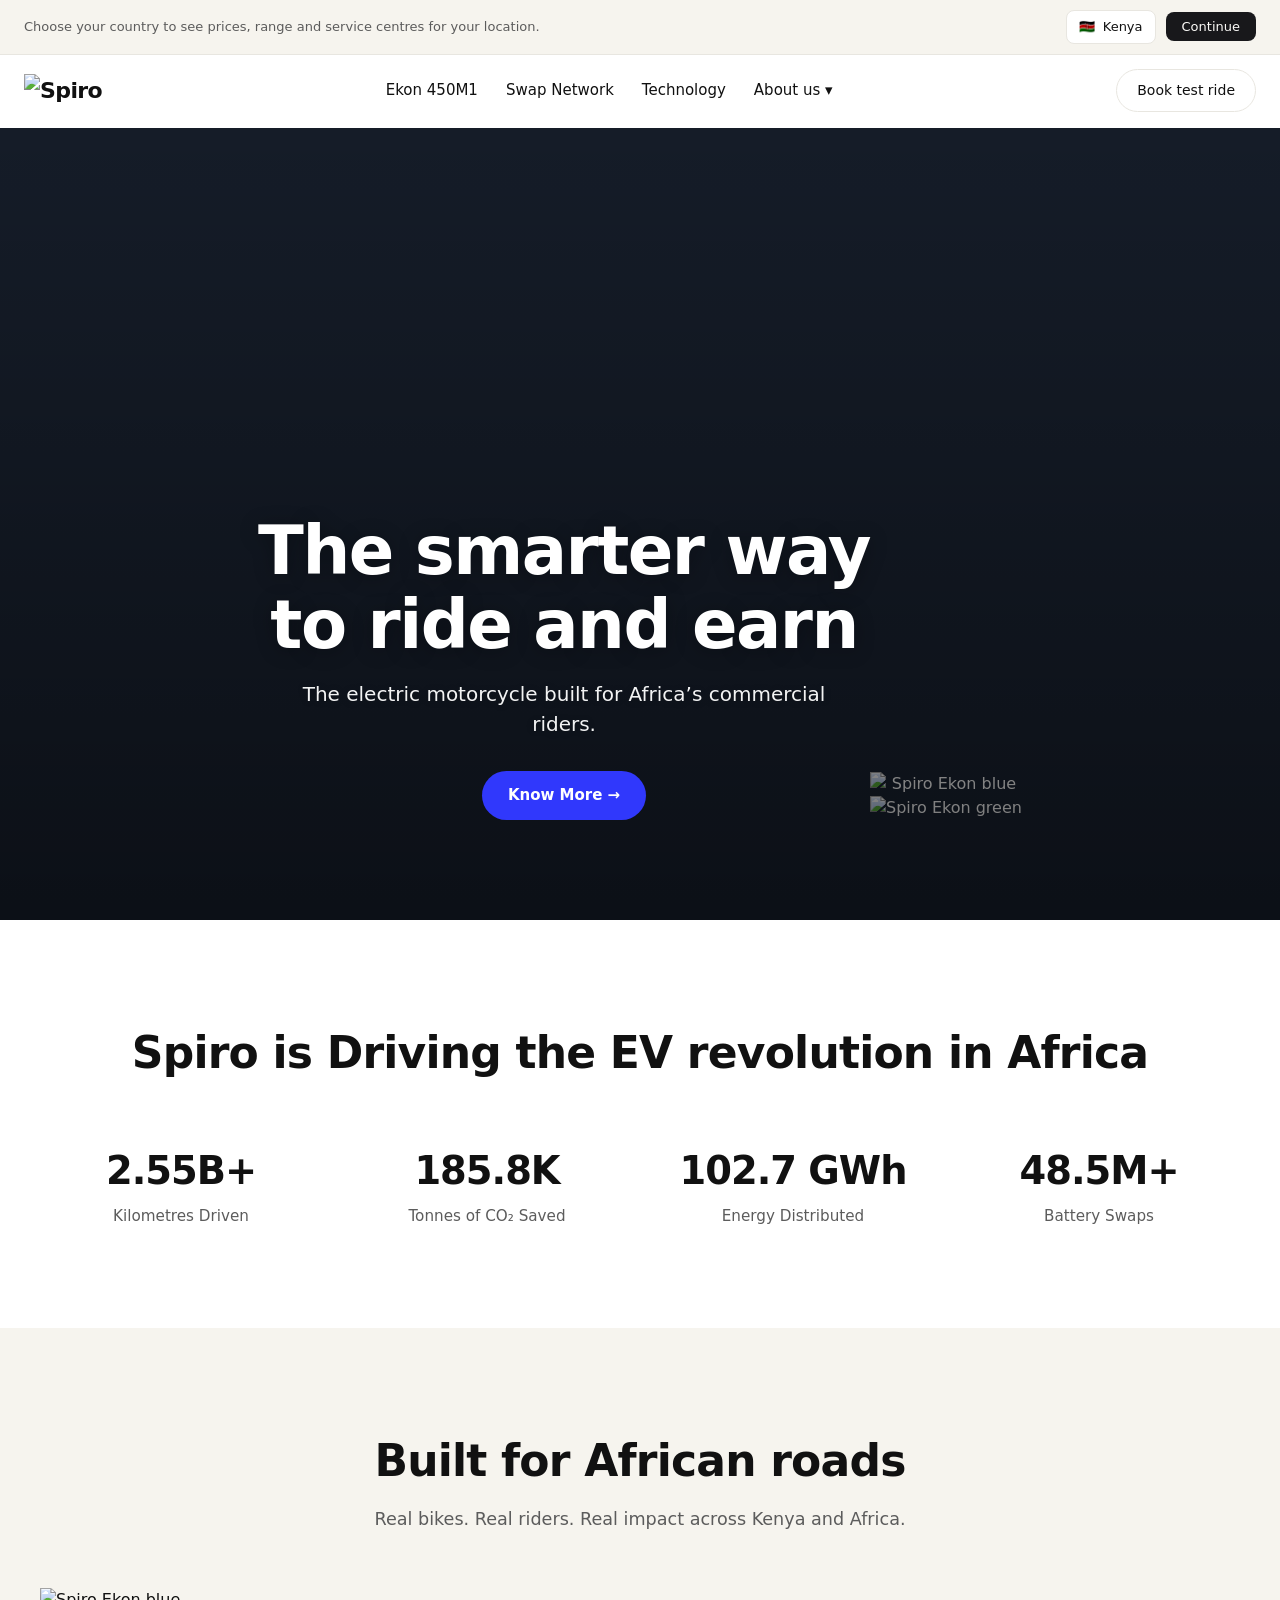
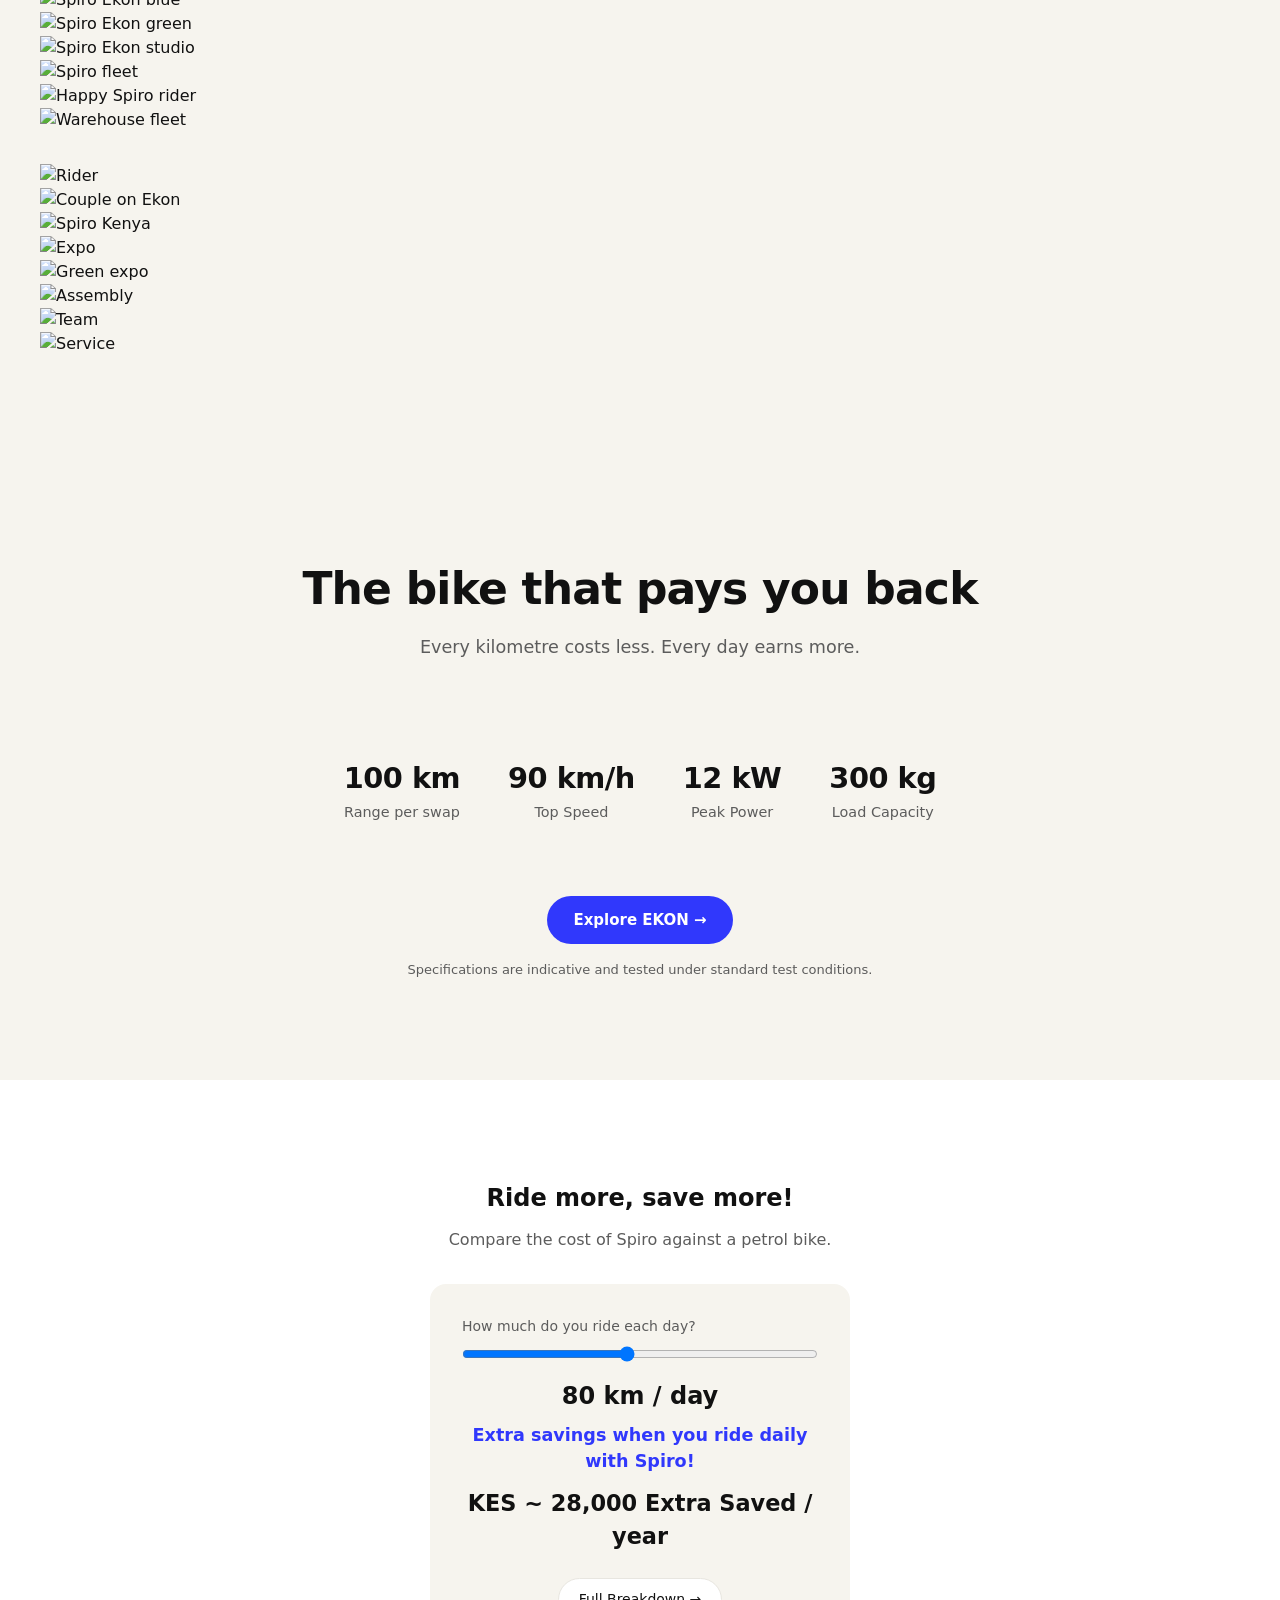
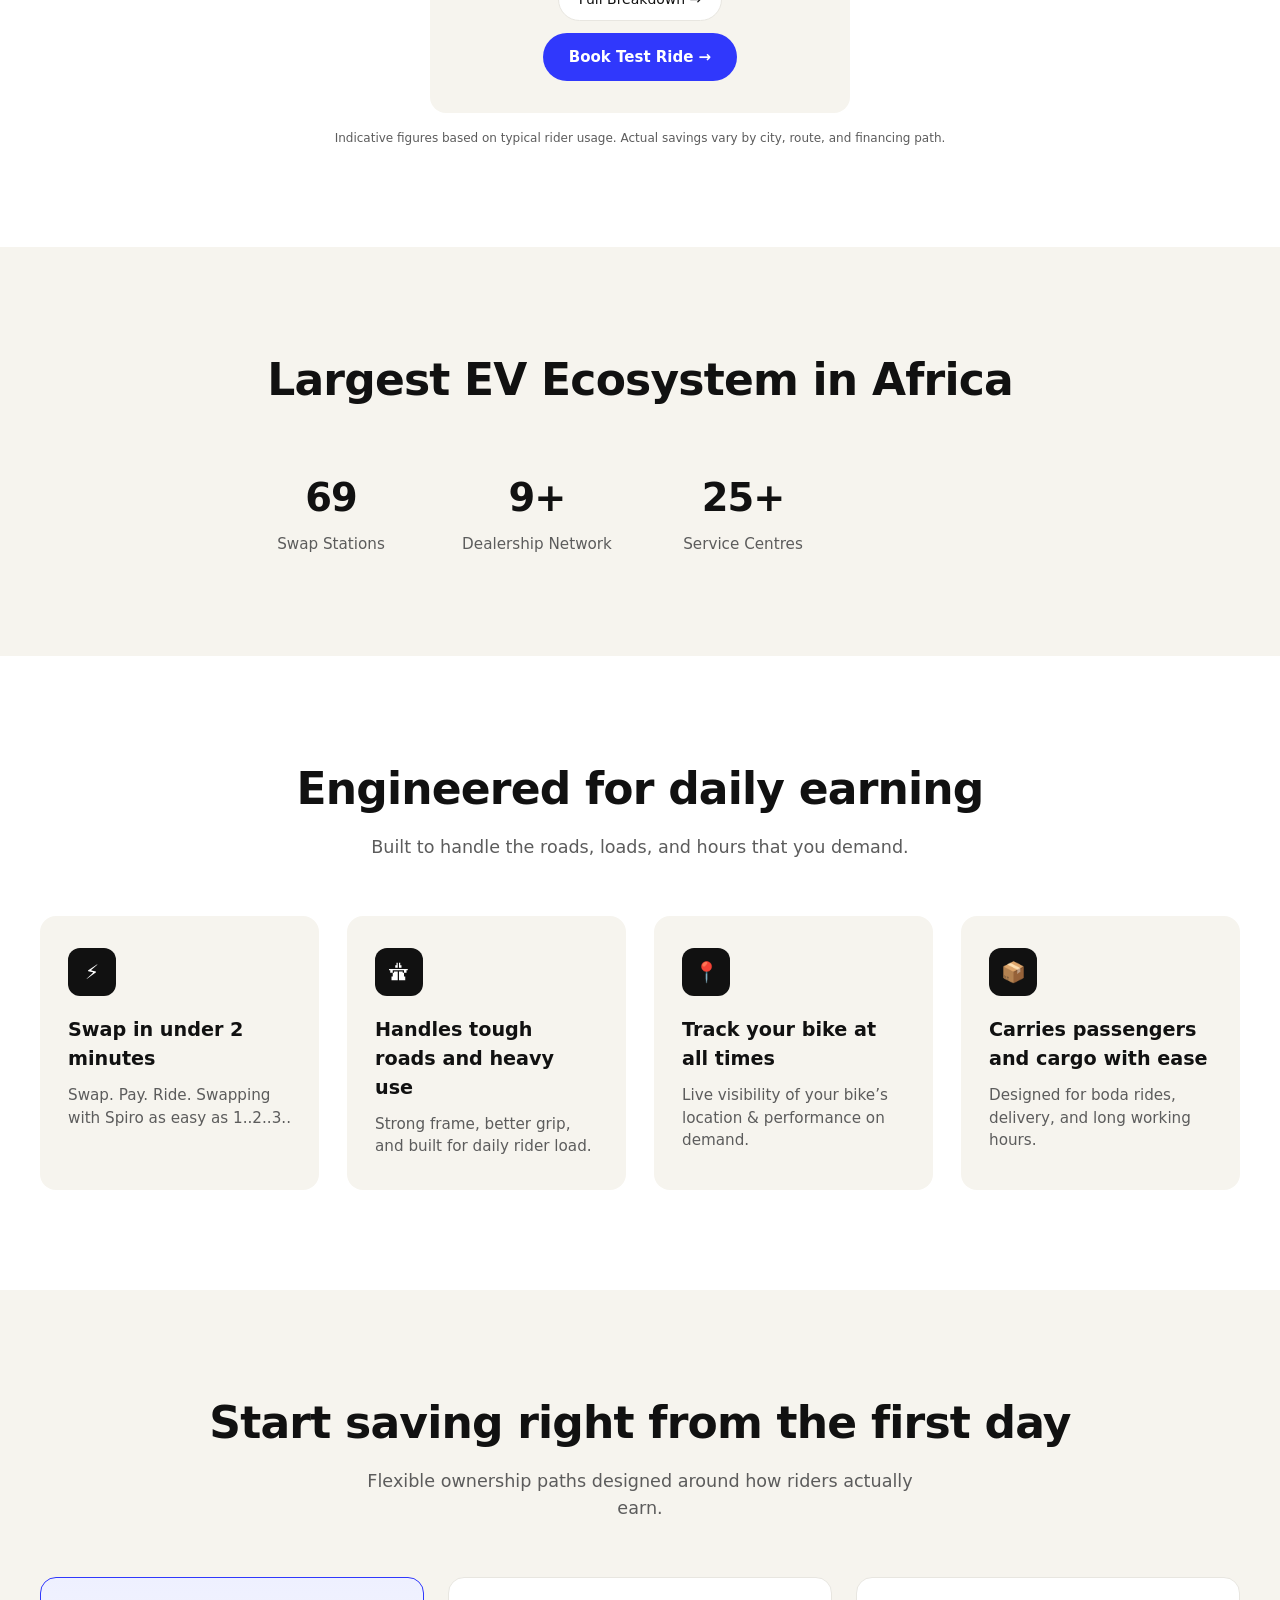
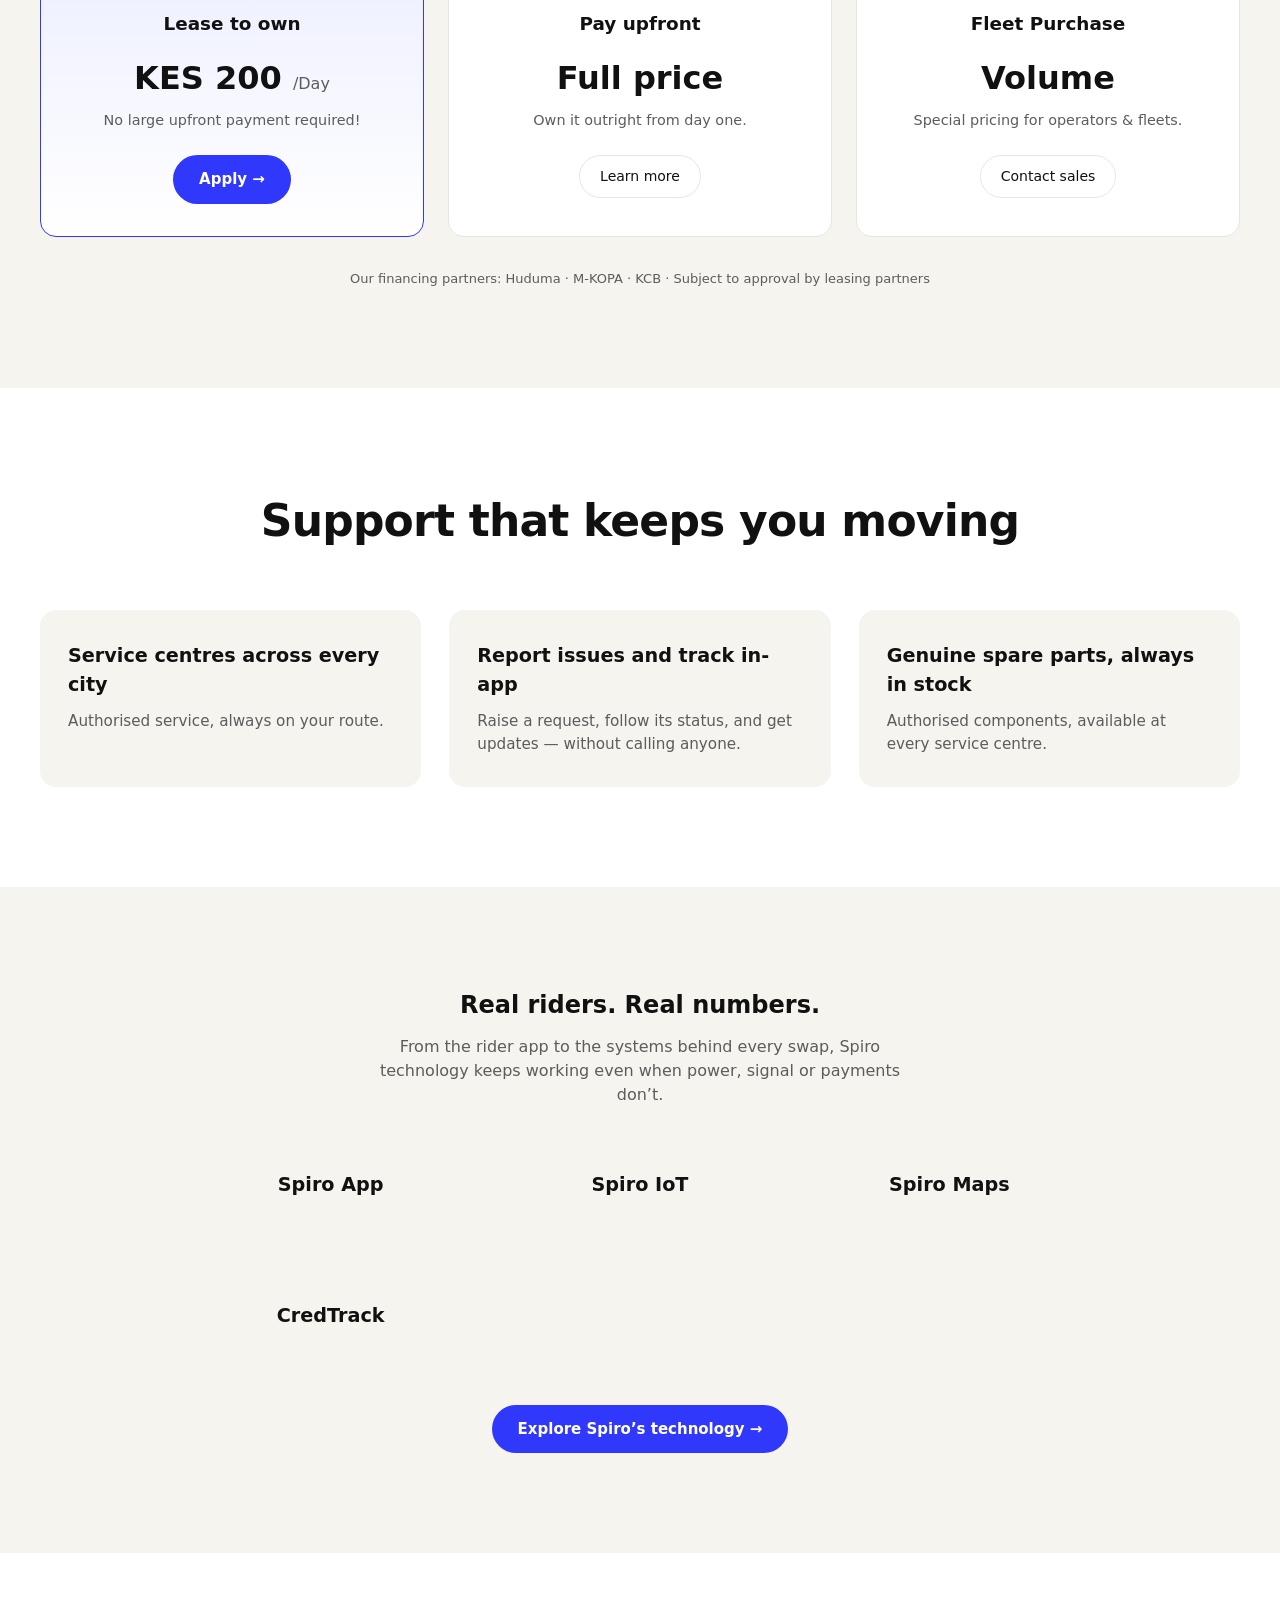
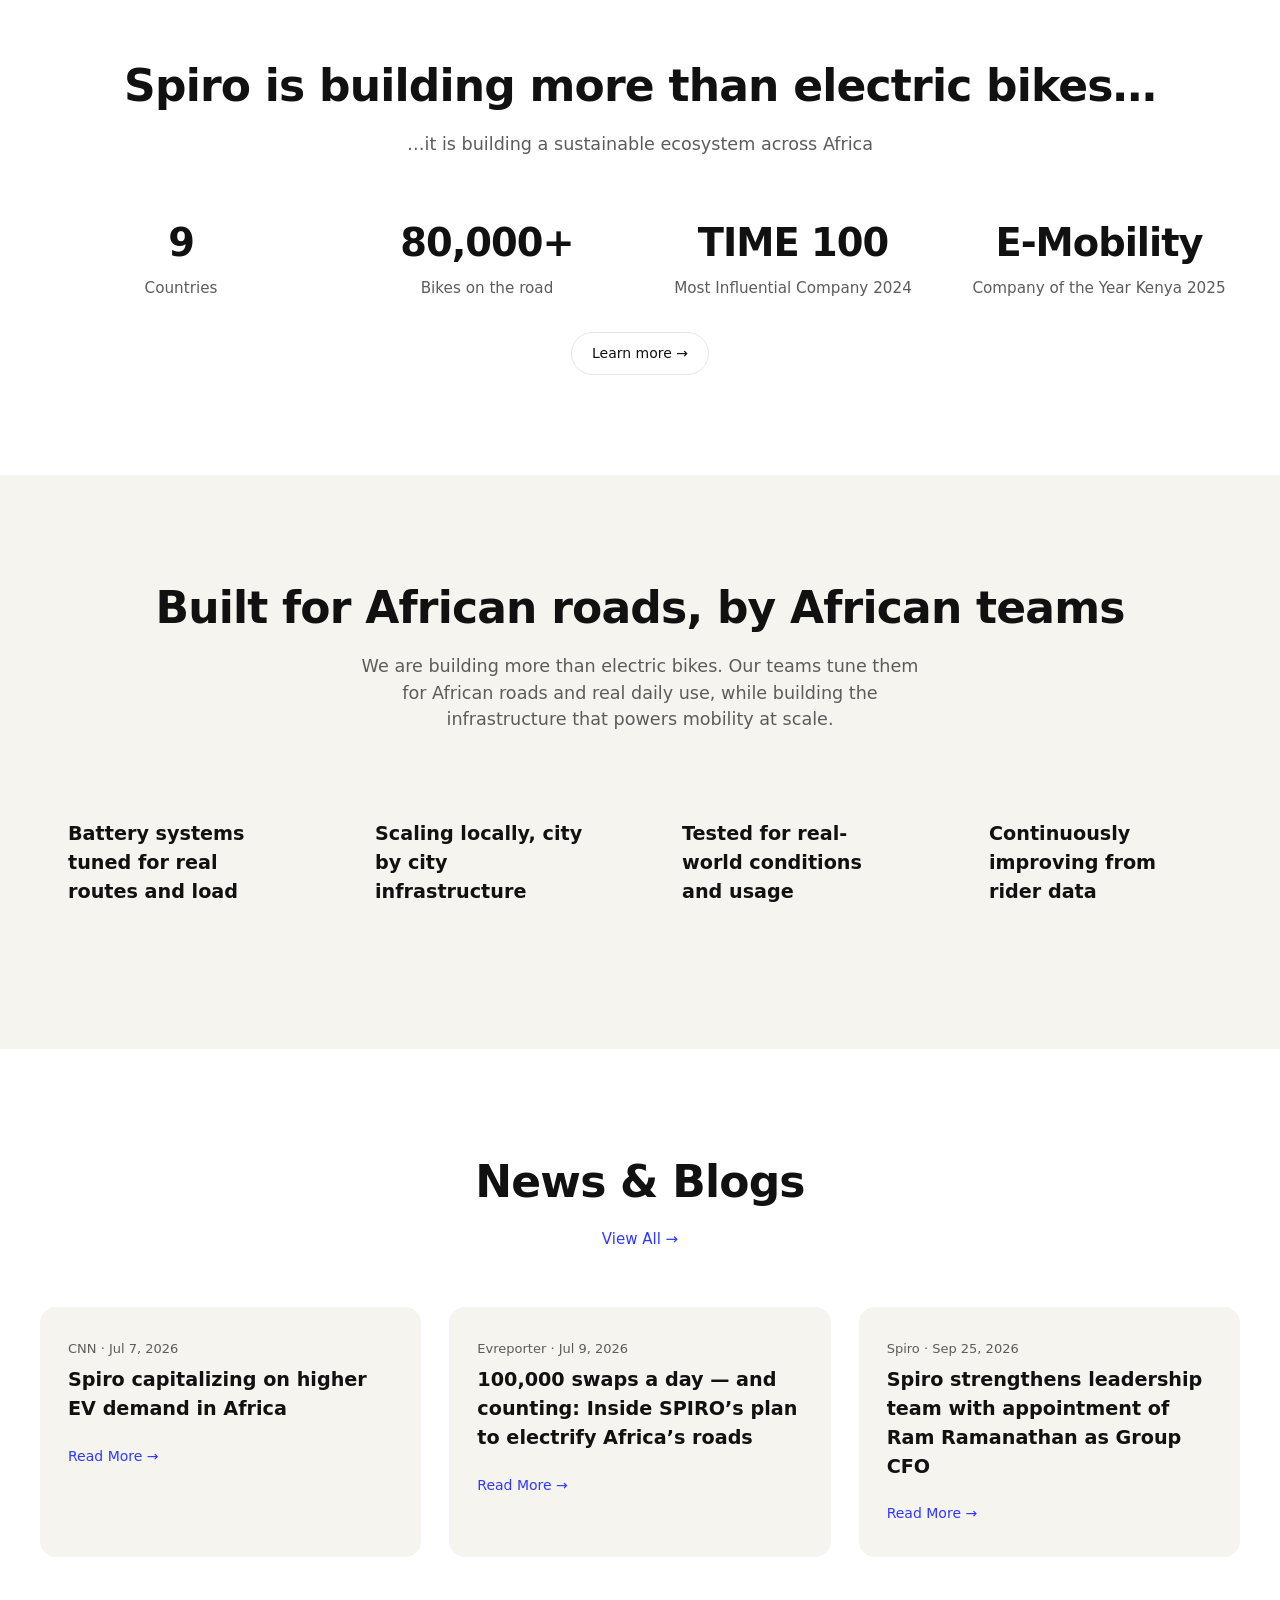
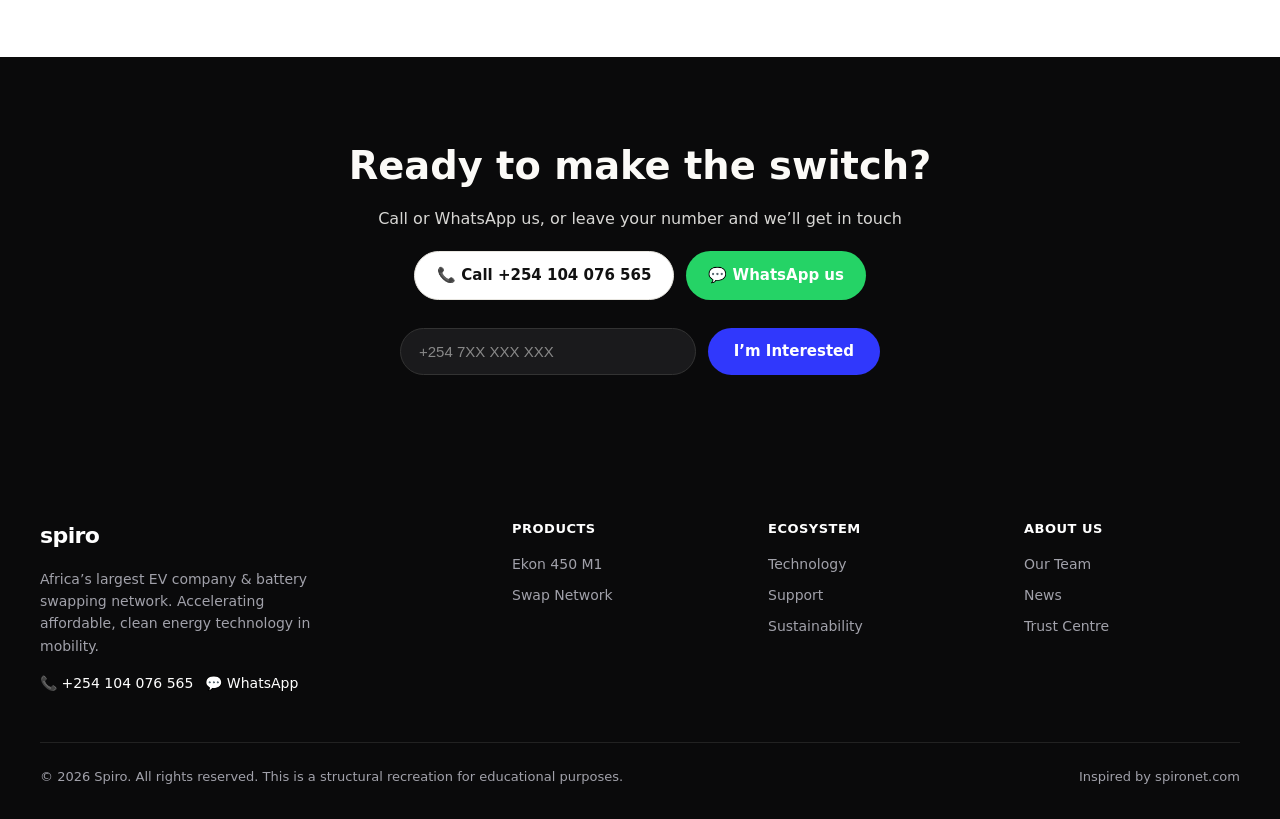
==== commit c737a752: "Add files via upload" ====
--- a/index.html
+++ b/index.html
@@ -25,7 +25,7 @@
   <!-- Header -->
   <header class="site-header" id="header">
     <div class="nav-inner">
-      <a href="index.html" class="logo">spiro <span class="power"><svg viewBox="0 0 24 24" fill="none" xmlns="http://www.w3.org/2000/svg"><circle cx="12" cy="14" r="6" stroke="currentColor" stroke-width="2"/><path d="M12 4v6" stroke="currentColor" stroke-width="2.2" stroke-linecap="round"/></svg></span></a>
+      <a href="index.html" class="logo"><img src="images/logo.jpg" alt="Spiro" /></a>
       <nav class="nav-links">
         <a href="ekon.html">Ekon 450M1</a>
         <a href="energy.html">Swap Network</a>
@@ -60,15 +60,15 @@
   </div>
 
   <!-- Hero -->
-  <section class="hero" style="background-image:url('https://images.unsplash.com/photo-1519641471654-76ce0107ad1b?auto=format&fit=crop&w=1920&q=80');">
+  <section class="hero" style="background-image:url('images/warehouse-fleet.jpg'); background-size:cover; background-position:center;">
     <div class="hero-content">
       <h1>The smarter way<br>to ride and earn</h1>
       <p>The electric motorcycle built for Africa’s commercial riders.</p>
       <a href="ekon.html" class="btn-primary">Know More →</a>
     </div>
-    <div class="hero-bikes">
-      <div class="bike-placeholder red"></div>
-      <div class="bike-placeholder green"></div>
+    <div class="hero-photo">
+      <img src="images/ekon-blue-side.jpg" alt="Spiro Ekon blue" />
+      <img src="images/ekon-green-studio.jpg" alt="Spiro Ekon green" />
     </div>
   </section>
 
@@ -95,6 +95,34 @@
           <h3>48.5M+</h3>
           <p>Battery Swaps</p>
         </div>
+      </div>
+    </div>
+  </section>
+
+  <!-- Real product photos -->
+  <section class="section bg-soft">
+    <div class="section-inner">
+      <div class="section-header">
+        <h2>Built for African roads</h2>
+        <p>Real bikes. Real riders. Real impact across Kenya and Africa.</p>
+      </div>
+      <div class="photo-grid three">
+        <img src="images/ekon-blue-side.jpg" alt="Spiro Ekon blue" />
+        <img src="images/ekon-green-studio.jpg" alt="Spiro Ekon green" />
+        <img src="images/ekon-blue-render.jpg" alt="Spiro Ekon studio" />
+        <img src="images/outdoor-fleet-colors.jpg" alt="Spiro fleet" />
+        <img src="images/happy-rider-woman.jpg" alt="Happy Spiro rider" />
+        <img src="images/warehouse-fleet.jpg" alt="Warehouse fleet" />
+      </div>
+      <div class="gallery-scroll mt-8">
+        <img src="images/rider-thumbs-up.jpg" alt="Rider" />
+        <img src="images/couple-green-ekon.jpg" alt="Couple on Ekon" />
+        <img src="images/spiro-kenya-showroom.jpg" alt="Spiro Kenya" />
+        <img src="images/ekon-yellow-expo.jpg" alt="Expo" />
+        <img src="images/ekon-green-expo.jpg" alt="Green expo" />
+        <img src="images/assembly-line.jpg" alt="Assembly" />
+        <img src="images/warehouse-workers.jpg" alt="Team" />
+        <img src="images/technician-service.jpg" alt="Service" />
       </div>
     </div>
   </section>
--- a/css/styles.css
+++ b/css/styles.css
@@ -1,19 +1,20 @@
 /* ============================================
-   SPIRO CLONE – Shared Design System
-   Inspired by spironet.com structure & layout
+   SPIRO-inspired design system
+   Colors from public brand data (#3038FC, #F6F4EE, #B91C1C)
    ============================================ */
 
 :root {
   --bg: #ffffff;
-  --bg-soft: #f8f7f4;
-  --bg-dark: #0f0f10;
+  --bg-soft: #F6F4EE;
+  --bg-dark: #0a0a0b;
   --text: #111111;
   --text-muted: #5c5c5c;
   --text-light: #fbfaf7;
-  --primary: #1a1a1c;
-  --accent: #2563eb;          /* blue CTA like original */
-  --accent-hover: #1d4ed8;
-  --border: #e5e5e5;
+  --primary: #111111;
+  --accent: #3038FC;
+  --accent-hover: #252cdb;
+  --red: #B91C1C;
+  --border: #e8e6e0;
   --radius: 12px;
   --radius-pill: 999px;
   --shadow: 0 4px 24px rgba(0,0,0,0.08);
@@ -22,24 +23,22 @@
 }
 
 *, *::before, *::after { box-sizing: border-box; margin: 0; padding: 0; }
-
 html { scroll-behavior: smooth; }
-
 body {
   font-family: var(--font);
   background: var(--bg);
   color: var(--text);
   line-height: 1.5;
   -webkit-font-smoothing: antialiased;
-}
-
+  overflow-x: hidden;
+}
 img { max-width: 100%; height: auto; display: block; }
 a { color: inherit; text-decoration: none; }
 ul { list-style: none; }
-
-/* ---------- Country banner ---------- */
+button { font-family: inherit; }
+
 .country-banner {
-  background: #f5f4f1;
+  background: var(--bg-soft);
   font-size: 13px;
   padding: 10px 24px;
   display: flex;
@@ -49,551 +48,293 @@
   border-bottom: 1px solid var(--border);
 }
 .country-banner .left { color: var(--text-muted); }
-.country-banner .right {
-  display: flex;
-  align-items: center;
-  gap: 10px;
-}
+.country-banner .right { display: flex; align-items: center; gap: 10px; }
 .country-select {
-  display: flex;
-  align-items: center;
-  gap: 8px;
-  background: #fff;
-  border: 1px solid var(--border);
-  border-radius: 8px;
-  padding: 6px 12px;
-  font-size: 13px;
+  display: flex; align-items: center; gap: 8px;
+  background: #fff; border: 1px solid var(--border);
+  border-radius: 8px; padding: 6px 12px; font-size: 13px;
 }
 .btn-dark-sm {
-  background: var(--primary);
-  color: var(--text-light);
-  border: none;
-  border-radius: 8px;
-  padding: 7px 16px;
-  font-size: 13px;
-  font-weight: 500;
-  cursor: pointer;
+  background: #18181b; color: #fbfaf7; border: none;
+  border-radius: 8px; padding: 7px 16px; font-size: 13px;
+  font-weight: 500; cursor: pointer;
 }
 .btn-dark-sm:hover { opacity: 0.9; }
 
-/* ---------- Header / Nav ---------- */
 .site-header {
-  position: sticky;
-  top: 0;
-  z-index: 100;
-  background: rgba(255,255,255,0.92);
-  backdrop-filter: blur(12px);
+  position: sticky; top: 0; z-index: 100;
+  background: rgba(255,255,255,0.94);
+  backdrop-filter: blur(14px);
+  -webkit-backdrop-filter: blur(14px);
   border-bottom: 1px solid transparent;
   transition: border-color 0.2s;
 }
 .site-header.scrolled { border-bottom-color: var(--border); }
 
 .nav-inner {
-  max-width: 1280px;
-  margin: 0 auto;
-  padding: 0 24px;
-  height: var(--header-h);
-  display: flex;
-  align-items: center;
-  justify-content: space-between;
-  gap: 32px;
+  max-width: 1280px; margin: 0 auto; padding: 0 24px;
+  height: var(--header-h); display: flex;
+  align-items: center; justify-content: space-between; gap: 24px;
 }
 
 .logo {
-  font-weight: 700;
-  font-size: 22px;
-  letter-spacing: -0.5px;
-  display: flex;
-  align-items: center;
-  gap: 6px;
-}
-.logo span {
-  display: inline-block;
-  width: 18px;
-  height: 18px;
-  background: var(--primary);
-  border-radius: 50%;
-  position: relative;
-}
-.logo span::after {
-  content: "";
-  position: absolute;
-  inset: 4px;
-  border: 2px solid #fff;
-  border-radius: 50%;
-}
+  font-weight: 700; font-size: 22px; letter-spacing: -0.6px;
+  display: flex; align-items: center; gap: 2px; color: #111;
+}
+.logo .power { display: inline-flex; width: 22px; height: 22px; margin-left: 1px; }
+.logo .power svg { width: 20px; height: 20px; }
 
 .nav-links {
-  display: flex;
-  align-items: center;
-  gap: 28px;
-  font-size: 15px;
-  font-weight: 500;
-}
-.nav-links a {
-  color: var(--text);
-  transition: color 0.15s;
-}
-.nav-links a:hover,
-.nav-links a.active { color: var(--accent); }
+  display: flex; align-items: center; gap: 28px;
+  font-size: 15px; font-weight: 500;
+}
+.nav-links a { color: var(--text); transition: color 0.15s; }
+.nav-links a:hover, .nav-links a.active { color: var(--accent); }
 
 .nav-dropdown { position: relative; }
 .nav-dropdown > button {
-  background: none;
-  border: none;
-  font: inherit;
-  font-weight: 500;
-  cursor: pointer;
-  display: flex;
-  align-items: center;
-  gap: 4px;
-  color: var(--text);
+  background: none; border: none; font: inherit; font-weight: 500;
+  cursor: pointer; display: flex; align-items: center; gap: 4px;
+  color: var(--text); padding: 0;
 }
 .nav-dropdown-menu {
-  position: absolute;
-  top: calc(100% + 12px);
-  left: 50%;
-  transform: translateX(-50%);
-  background: #fff;
-  border: 1px solid var(--border);
-  border-radius: 12px;
-  padding: 8px;
-  min-width: 180px;
-  box-shadow: var(--shadow);
-  opacity: 0;
-  visibility: hidden;
-  transition: 0.15s;
-}
-.nav-dropdown:hover .nav-dropdown-menu {
-  opacity: 1;
-  visibility: visible;
+  position: absolute; top: calc(100% + 14px); left: 50%;
+  transform: translateX(-50%); background: #fff;
+  border: 1px solid var(--border); border-radius: 12px;
+  padding: 8px; min-width: 180px; box-shadow: var(--shadow);
+  opacity: 0; visibility: hidden; transition: 0.15s; z-index: 50;
+}
+.nav-dropdown:hover .nav-dropdown-menu,
+.nav-dropdown:focus-within .nav-dropdown-menu {
+  opacity: 1; visibility: visible;
 }
 .nav-dropdown-menu a {
-  display: block;
-  padding: 10px 14px;
-  border-radius: 8px;
-  font-size: 14px;
+  display: block; padding: 10px 14px; border-radius: 8px; font-size: 14px;
 }
 .nav-dropdown-menu a:hover { background: var(--bg-soft); }
 
 .btn-outline {
-  border: 1px solid var(--border);
-  background: #fff;
-  color: var(--text);
-  padding: 10px 20px;
-  border-radius: var(--radius-pill);
-  font-size: 14px;
-  font-weight: 500;
-  transition: 0.15s;
+  border: 1px solid var(--border); background: #fff; color: var(--text);
+  padding: 10px 20px; border-radius: var(--radius-pill);
+  font-size: 14px; font-weight: 500; transition: 0.15s;
+  display: inline-flex; align-items: center; gap: 6px;
 }
 .btn-outline:hover { background: var(--bg-soft); }
 
 .btn-primary {
-  background: var(--accent);
-  color: #fff;
-  border: none;
-  padding: 12px 24px;
-  border-radius: var(--radius-pill);
-  font-size: 15px;
-  font-weight: 600;
-  cursor: pointer;
-  display: inline-flex;
-  align-items: center;
-  gap: 6px;
-  transition: background 0.15s;
+  background: var(--accent); color: #fff; border: none;
+  padding: 13px 26px; border-radius: var(--radius-pill);
+  font-size: 15px; font-weight: 600; cursor: pointer;
+  display: inline-flex; align-items: center; gap: 6px;
+  transition: background 0.15s, transform 0.1s;
 }
 .btn-primary:hover { background: var(--accent-hover); }
+.btn-primary:active { transform: scale(0.98); }
 
 .btn-dark {
-  background: var(--primary);
-  color: var(--text-light);
-  border: none;
-  padding: 14px 28px;
-  border-radius: var(--radius-pill);
-  font-size: 15px;
-  font-weight: 600;
-  cursor: pointer;
-  display: inline-flex;
-  align-items: center;
-  gap: 6px;
+  background: #18181b; color: #fbfaf7; border: none;
+  padding: 14px 28px; border-radius: var(--radius-pill);
+  font-size: 15px; font-weight: 600; cursor: pointer;
+  display: inline-flex; align-items: center; gap: 6px;
   transition: opacity 0.15s;
 }
 .btn-dark:hover { opacity: 0.9; }
 
 .btn-whatsapp {
-  background: #25D366;
-  color: #fff;
-  border: none;
-  padding: 12px 22px;
-  border-radius: var(--radius-pill);
-  font-size: 15px;
-  font-weight: 600;
-  cursor: pointer;
-  display: inline-flex;
-  align-items: center;
-  gap: 8px;
-  transition: background 0.15s;
-  text-decoration: none;
-}
-.btn-whatsapp:hover { background: #1da851; color: #fff; }
+  background: #25D366; color: #fff !important; border: none;
+  padding: 12px 22px; border-radius: var(--radius-pill);
+  font-size: 15px; font-weight: 600; cursor: pointer;
+  display: inline-flex; align-items: center; gap: 8px;
+  transition: background 0.15s; text-decoration: none;
+}
+.btn-whatsapp:hover { background: #1da851; }
 
 .btn-call {
-  background: #fff;
-  color: var(--text);
-  border: 1px solid var(--border);
-  padding: 12px 22px;
-  border-radius: var(--radius-pill);
-  font-size: 15px;
-  font-weight: 600;
-  cursor: pointer;
-  display: inline-flex;
-  align-items: center;
-  gap: 8px;
-  transition: background 0.15s;
-  text-decoration: none;
-}
-.btn-call:hover { background: var(--bg-soft); color: var(--text); }
+  background: #fff; color: var(--text) !important;
+  border: 1px solid var(--border); padding: 12px 22px;
+  border-radius: var(--radius-pill); font-size: 15px; font-weight: 600;
+  cursor: pointer; display: inline-flex; align-items: center; gap: 8px;
+  transition: background 0.15s; text-decoration: none;
+}
+.btn-call:hover { background: var(--bg-soft); }
 
 .contact-actions {
-  display: flex;
-  flex-wrap: wrap;
-  gap: 12px;
-  justify-content: center;
-  margin-top: 20px;
-}
-
+  display: flex; flex-wrap: wrap; gap: 12px;
+  justify-content: center; margin-top: 20px;
+}
 .footer-contact {
-  margin-top: 16px;
-  font-size: 14px;
+  margin-top: 16px; font-size: 14px;
+  display: flex; flex-wrap: wrap; gap: 12px;
 }
 .footer-contact a {
-  color: #fff;
-  display: inline-flex;
-  align-items: center;
-  gap: 6px;
-  margin-right: 16px;
-  margin-bottom: 8px;
+  color: #fff; display: inline-flex; align-items: center; gap: 6px;
 }
 .footer-contact a:hover { color: #25D366; }
 
 .mobile-toggle {
-  display: none;
-  background: none;
-  border: none;
-  font-size: 24px;
-  cursor: pointer;
-}
-
-/* ---------- Hero ---------- */
+  display: none; background: none; border: none;
+  width: 40px; height: 40px; cursor: pointer; padding: 8px;
+  flex-direction: column; justify-content: center; gap: 5px;
+}
+.mobile-toggle span {
+  display: block; width: 22px; height: 2px;
+  background: #111; border-radius: 1px; transition: 0.25s;
+}
+.mobile-toggle.open span:nth-child(1) { transform: translateY(7px) rotate(45deg); }
+.mobile-toggle.open span:nth-child(2) { opacity: 0; }
+.mobile-toggle.open span:nth-child(3) { transform: translateY(-7px) rotate(-45deg); }
+
+.mobile-menu {
+  display: none; position: fixed;
+  top: 0; left: 0; right: 0; bottom: 0;
+  background: #fff; z-index: 90;
+  padding: 100px 24px 40px;
+  flex-direction: column; gap: 4px; overflow-y: auto;
+}
+.mobile-menu.open { display: flex; }
+.mobile-menu a {
+  padding: 14px 12px; font-size: 17px; font-weight: 500; border-radius: 10px;
+}
+.mobile-menu a:hover, .mobile-menu a.active { background: var(--bg-soft); color: var(--accent); }
+.mobile-menu .btn-primary { margin-top: 20px; justify-content: center; }
+
 .hero {
-  position: relative;
-  min-height: 88vh;
-  display: flex;
-  align-items: flex-end;
-  justify-content: center;
-  background: linear-gradient(180deg, #1a2332 0%, #2d3a4a 100%);
-  color: #fff;
-  overflow: hidden;
-  padding: 0 24px 80px;
-  text-align: center;
+  position: relative; min-height: 88vh;
+  display: flex; align-items: flex-end; justify-content: center;
+  color: #fff; overflow: hidden; padding: 0 24px 100px;
+  text-align: center; background-color: #1a2332;
+  background-size: cover; background-position: center;
 }
 .hero::before {
-  content: "";
-  position: absolute;
-  inset: 0;
-  background:
-    radial-gradient(ellipse at 30% 70%, rgba(37,99,235,0.25), transparent 50%),
-    radial-gradient(ellipse at 70% 60%, rgba(16,185,129,0.15), transparent 45%);
-  pointer-events: none;
-}
-.hero-content {
-  position: relative;
-  z-index: 2;
-  max-width: 900px;
-}
+  content: ""; position: absolute; inset: 0;
+  background: linear-gradient(180deg, rgba(0,0,0,0.2) 0%, rgba(0,0,0,0.55) 100%);
+  pointer-events: none; z-index: 1;
+}
+.hero-content { position: relative; z-index: 2; max-width: 900px; }
 .hero h1 {
-  font-size: clamp(2.4rem, 5.5vw, 4.2rem);
-  font-weight: 700;
-  letter-spacing: -1.5px;
-  line-height: 1.1;
-  margin-bottom: 16px;
+  font-size: clamp(2.4rem, 5.5vw, 4.2rem); font-weight: 700;
+  letter-spacing: -1.5px; line-height: 1.1; margin-bottom: 16px;
+  text-shadow: 0 2px 20px rgba(0,0,0,0.3);
 }
 .hero p {
-  font-size: clamp(1.05rem, 2vw, 1.25rem);
-  opacity: 0.9;
-  margin-bottom: 32px;
-  max-width: 560px;
-  margin-left: auto;
-  margin-right: auto;
-}
-.hero-bikes {
-  position: absolute;
-  bottom: 0;
-  left: 50%;
-  transform: translateX(-50%);
-  width: 100%;
-  max-width: 1100px;
-  height: 55%;
-  background: linear-gradient(transparent, rgba(0,0,0,0.3));
-  display: flex;
-  align-items: flex-end;
-  justify-content: center;
-  gap: 40px;
-  pointer-events: none;
-}
-.bike-placeholder {
-  width: 280px;
-  height: 220px;
-  background: linear-gradient(145deg, #222 0%, #111 100%);
-  border-radius: 16px 16px 0 0;
-  position: relative;
-  box-shadow: 0 -10px 40px rgba(0,0,0,0.4);
-}
-.bike-placeholder.red { background: linear-gradient(145deg, #7f1d1d, #450a0a); }
-.bike-placeholder.green { background: linear-gradient(145deg, #14532d, #052e16); }
-.bike-placeholder::after {
-  content: "SPIRO";
-  position: absolute;
-  bottom: 30px;
-  left: 50%;
-  transform: translateX(-50%);
-  font-weight: 800;
-  font-size: 14px;
-  letter-spacing: 2px;
-  opacity: 0.7;
-}
-
-/* ---------- Sections ---------- */
-.section {
-  padding: 100px 24px;
-}
-.section-inner {
-  max-width: 1200px;
-  margin: 0 auto;
-}
-.section-header {
-  text-align: center;
-  margin-bottom: 56px;
-}
+  font-size: clamp(1.05rem, 2vw, 1.25rem); opacity: 0.95;
+  margin-bottom: 32px; max-width: 560px;
+  margin-left: auto; margin-right: auto;
+  text-shadow: 0 1px 10px rgba(0,0,0,0.25);
+}
+
+.section { padding: 100px 24px; }
+.section-inner { max-width: 1200px; margin: 0 auto; }
+.section-header { text-align: center; margin-bottom: 56px; }
 .section-header h2 {
-  font-size: clamp(1.8rem, 3.5vw, 2.75rem);
-  font-weight: 700;
-  letter-spacing: -0.8px;
-  margin-bottom: 12px;
-}
-.section-header p {
-  color: var(--text-muted);
-  font-size: 1.1rem;
-  max-width: 560px;
-  margin: 0 auto;
-}
-
-/* Stats row */
+  font-size: clamp(1.8rem, 3.5vw, 2.75rem); font-weight: 700;
+  letter-spacing: -0.8px; margin-bottom: 12px;
+}
+.section-header p { color: var(--text-muted); font-size: 1.1rem; max-width: 560px; margin: 0 auto; }
+
 .stats-row {
-  display: grid;
-  grid-template-columns: repeat(4, 1fr);
-  gap: 24px;
-  text-align: center;
+  display: grid; grid-template-columns: repeat(4, 1fr);
+  gap: 24px; text-align: center;
 }
 .stat-item h3 {
-  font-size: clamp(1.6rem, 3vw, 2.4rem);
-  font-weight: 700;
-  letter-spacing: -1px;
-  margin-bottom: 6px;
-}
-.stat-item p {
-  color: var(--text-muted);
-  font-size: 0.95rem;
-}
-
-/* Feature grid */
+  font-size: clamp(1.6rem, 3vw, 2.4rem); font-weight: 700;
+  letter-spacing: -1px; margin-bottom: 6px;
+}
+.stat-item p { color: var(--text-muted); font-size: 0.95rem; }
+
 .feature-grid {
-  display: grid;
-  grid-template-columns: repeat(auto-fit, minmax(260px, 1fr));
-  gap: 28px;
+  display: grid; grid-template-columns: repeat(auto-fit, minmax(260px, 1fr)); gap: 28px;
 }
 .feature-card {
-  background: var(--bg-soft);
-  border-radius: 16px;
-  padding: 32px 28px;
+  background: var(--bg-soft); border-radius: 16px; padding: 32px 28px;
   transition: transform 0.2s, box-shadow 0.2s;
 }
-.feature-card:hover {
-  transform: translateY(-4px);
-  box-shadow: var(--shadow);
-}
+.feature-card:hover { transform: translateY(-4px); box-shadow: var(--shadow); }
 .feature-card .icon {
-  width: 48px;
-  height: 48px;
-  background: var(--primary);
-  border-radius: 12px;
-  margin-bottom: 20px;
-  display: flex;
-  align-items: center;
-  justify-content: center;
-  color: #fff;
-  font-size: 20px;
-}
-.feature-card h3 {
-  font-size: 1.2rem;
-  margin-bottom: 10px;
-}
-.feature-card p {
-  color: var(--text-muted);
-  font-size: 0.95rem;
-}
-
-/* Specs strip */
+  width: 48px; height: 48px; background: var(--primary); border-radius: 12px;
+  margin-bottom: 20px; display: flex; align-items: center; justify-content: center;
+  color: #fff; font-size: 20px;
+}
+.feature-card h3 { font-size: 1.2rem; margin-bottom: 10px; }
+.feature-card p { color: var(--text-muted); font-size: 0.95rem; }
+
 .specs-strip {
-  display: flex;
-  flex-wrap: wrap;
-  justify-content: center;
-  gap: 48px;
-  padding: 40px 0;
-}
-.spec {
-  text-align: center;
-}
-.spec strong {
-  display: block;
-  font-size: 1.8rem;
-  font-weight: 700;
-  letter-spacing: -0.5px;
-}
-.spec span {
-  color: var(--text-muted);
-  font-size: 0.9rem;
-}
-
-/* Ownership cards */
-.ownership-grid {
-  display: grid;
-  grid-template-columns: repeat(3, 1fr);
-  gap: 24px;
-}
+  display: flex; flex-wrap: wrap; justify-content: center; gap: 48px; padding: 40px 0;
+}
+.spec { text-align: center; }
+.spec strong { display: block; font-size: 1.8rem; font-weight: 700; letter-spacing: -0.5px; }
+.spec span { color: var(--text-muted); font-size: 0.9rem; }
+
+.ownership-grid { display: grid; grid-template-columns: repeat(3, 1fr); gap: 24px; }
 .ownership-card {
-  border: 1px solid var(--border);
-  border-radius: 16px;
-  padding: 32px 28px;
-  text-align: center;
+  border: 1px solid var(--border); border-radius: 16px; padding: 32px 28px;
+  text-align: center; background: #fff;
 }
 .ownership-card.highlight {
   border-color: var(--accent);
-  background: linear-gradient(180deg, #eff6ff 0%, #fff 100%);
-}
-.ownership-card h3 {
-  font-size: 1.15rem;
-  margin-bottom: 8px;
-}
-.ownership-card .price {
-  font-size: 2rem;
-  font-weight: 700;
-  margin: 16px 0 8px;
-}
-.ownership-card .price small {
-  font-size: 1rem;
-  font-weight: 500;
-  color: var(--text-muted);
-}
-.ownership-card p {
-  color: var(--text-muted);
-  font-size: 0.9rem;
-  margin-bottom: 24px;
-}
-
-/* CTA band */
+  background: linear-gradient(180deg, #eef0ff 0%, #fff 100%);
+}
+.ownership-card h3 { font-size: 1.15rem; margin-bottom: 8px; }
+.ownership-card .price { font-size: 2rem; font-weight: 700; margin: 16px 0 8px; }
+.ownership-card .price small { font-size: 1rem; font-weight: 500; color: var(--text-muted); }
+.ownership-card p { color: var(--text-muted); font-size: 0.9rem; margin-bottom: 24px; }
+
 .cta-band {
-  background: var(--bg-dark);
-  color: var(--text-light);
-  padding: 80px 24px;
-  text-align: center;
-}
-.cta-band h2 {
-  font-size: clamp(1.6rem, 3vw, 2.4rem);
-  margin-bottom: 12px;
-}
-.cta-band p {
-  opacity: 0.8;
-  margin-bottom: 28px;
-}
+  background: var(--bg-dark); color: var(--text-light);
+  padding: 80px 24px; text-align: center;
+}
+.cta-band h2 { font-size: clamp(1.6rem, 3vw, 2.4rem); margin-bottom: 12px; }
+.cta-band p { opacity: 0.85; margin-bottom: 8px; }
 .cta-form {
-  display: flex;
-  justify-content: center;
-  gap: 12px;
-  flex-wrap: wrap;
-  max-width: 480px;
-  margin: 0 auto;
+  display: flex; justify-content: center; gap: 12px;
+  flex-wrap: wrap; max-width: 480px; margin: 0 auto;
 }
 .cta-form input {
-  flex: 1;
-  min-width: 200px;
-  padding: 14px 18px;
-  border-radius: var(--radius-pill);
-  border: 1px solid #333;
-  background: #1a1a1c;
-  color: #fff;
-  font-size: 15px;
+  flex: 1; min-width: 200px; padding: 14px 18px;
+  border-radius: var(--radius-pill); border: 1px solid #333;
+  background: #1a1a1c; color: #fff; font-size: 15px;
 }
 .cta-form input::placeholder { color: #888; }
 
-/* Footer */
 .site-footer {
-  background: #0a0a0b;
-  color: #a1a1aa;
-  padding: 64px 24px 32px;
-  font-size: 14px;
+  background: #0a0a0b; color: #a1a1aa; padding: 64px 24px 32px; font-size: 14px;
 }
 .footer-inner {
-  max-width: 1200px;
-  margin: 0 auto;
-  display: grid;
-  grid-template-columns: 2fr 1fr 1fr 1fr;
-  gap: 40px;
-  margin-bottom: 48px;
+  max-width: 1200px; margin: 0 auto;
+  display: grid; grid-template-columns: 2fr 1fr 1fr 1fr;
+  gap: 40px; margin-bottom: 48px;
 }
 .footer-brand .logo { color: #fff; margin-bottom: 16px; }
 .footer-brand p { max-width: 280px; line-height: 1.6; }
 .footer-col h4 {
-  color: #fff;
-  font-size: 13px;
-  text-transform: uppercase;
-  letter-spacing: 0.5px;
-  margin-bottom: 16px;
-}
-.footer-col a {
-  display: block;
-  margin-bottom: 10px;
-  transition: color 0.15s;
-}
+  color: #fff; font-size: 13px; text-transform: uppercase;
+  letter-spacing: 0.5px; margin-bottom: 16px;
+}
+.footer-col a { display: block; margin-bottom: 10px; transition: color 0.15s; }
 .footer-col a:hover { color: #fff; }
 .footer-bottom {
-  max-width: 1200px;
-  margin: 0 auto;
-  padding-top: 24px;
-  border-top: 1px solid #222;
-  display: flex;
-  justify-content: space-between;
-  flex-wrap: wrap;
-  gap: 12px;
-  font-size: 13px;
-}
-
-/* Utility */
+  max-width: 1200px; margin: 0 auto; padding-top: 24px;
+  border-top: 1px solid #222; display: flex;
+  justify-content: space-between; flex-wrap: wrap; gap: 12px; font-size: 13px;
+}
+
 .bg-soft { background: var(--bg-soft); }
 .text-center { text-align: center; }
 .mt-8 { margin-top: 32px; }
 .mb-8 { margin-bottom: 32px; }
 
-/* Responsive */
 @media (max-width: 900px) {
   .nav-links { display: none; }
-  .mobile-toggle { display: block; }
+  .mobile-toggle { display: flex; }
   .stats-row { grid-template-columns: repeat(2, 1fr); }
   .ownership-grid { grid-template-columns: 1fr; }
   .footer-inner { grid-template-columns: 1fr 1fr; }
+  .hero { min-height: 75vh; padding-bottom: 70px; }
 }
 @media (max-width: 560px) {
   .stats-row { grid-template-columns: 1fr; }
   .footer-inner { grid-template-columns: 1fr; }
   .country-banner { flex-direction: column; align-items: flex-start; }
-}+  .contact-actions { flex-direction: column; align-items: stretch; }
+  .btn-call, .btn-whatsapp { justify-content: center; }
+}
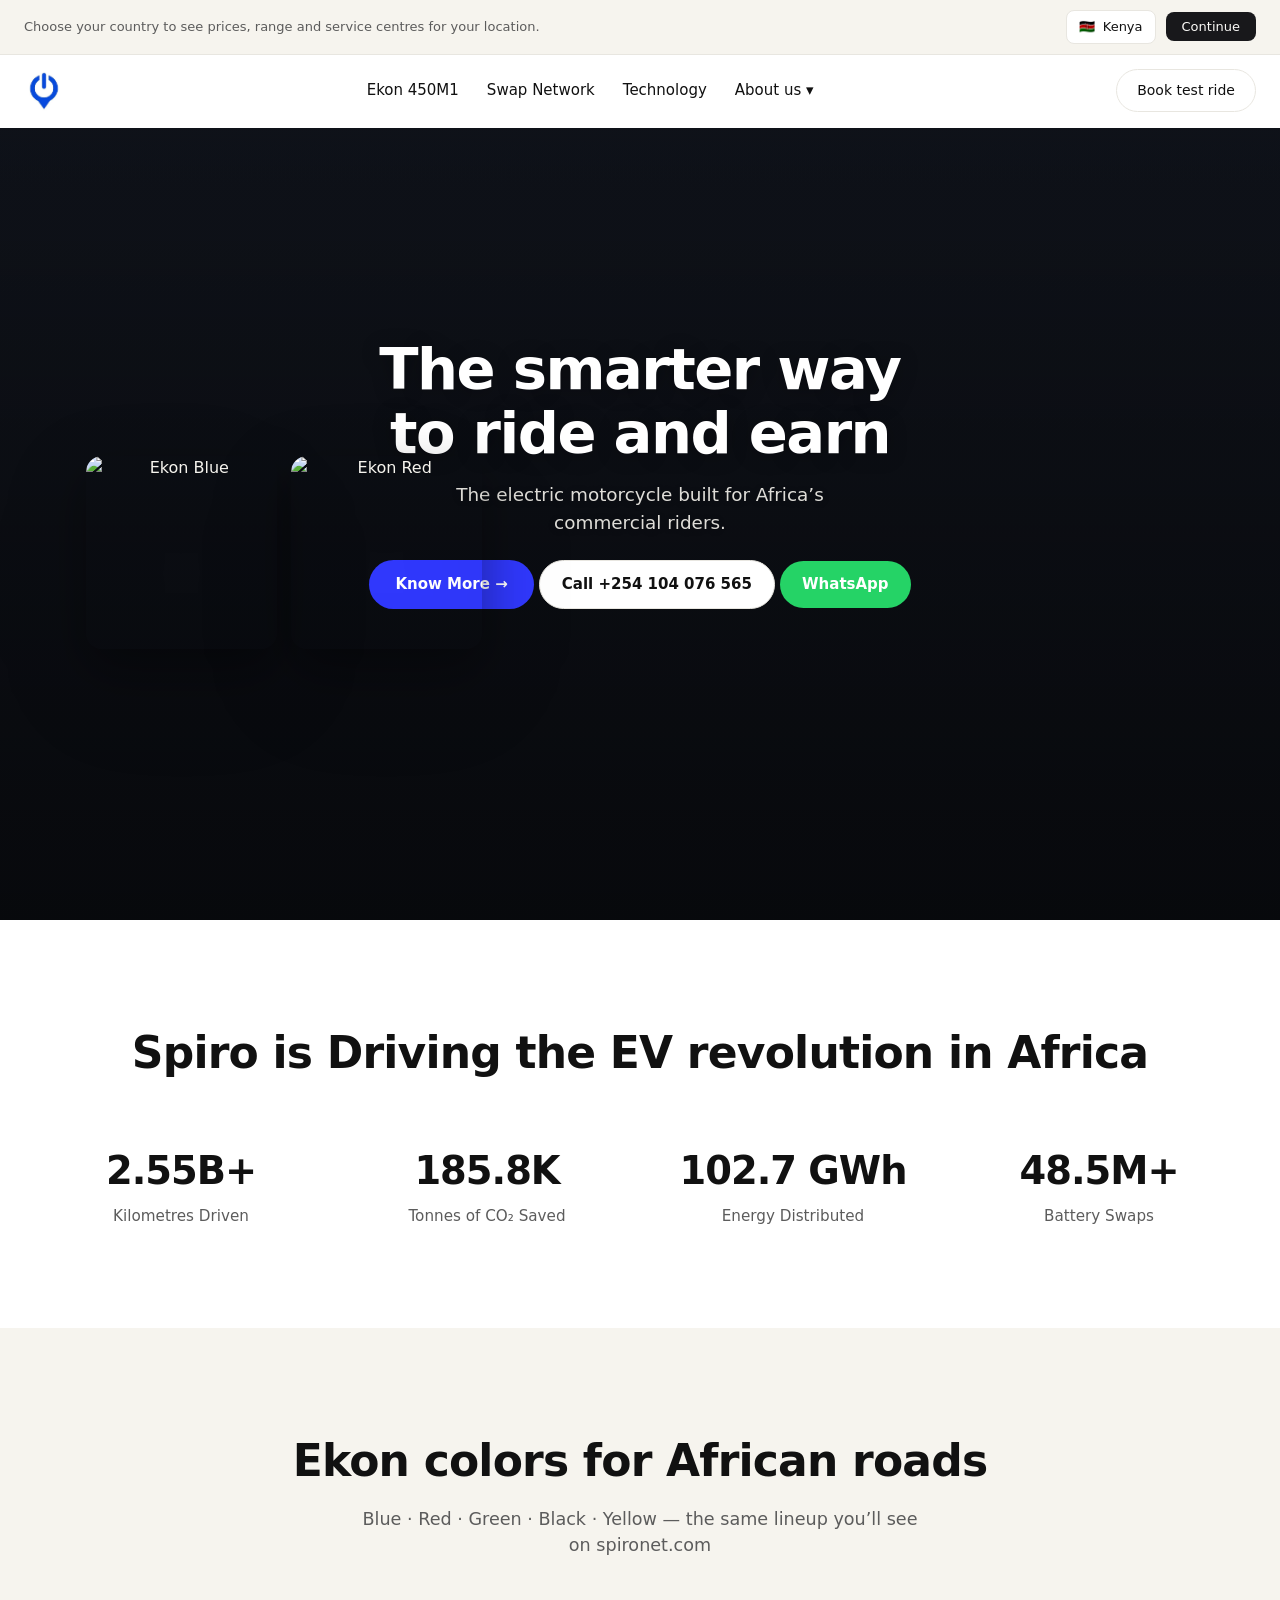
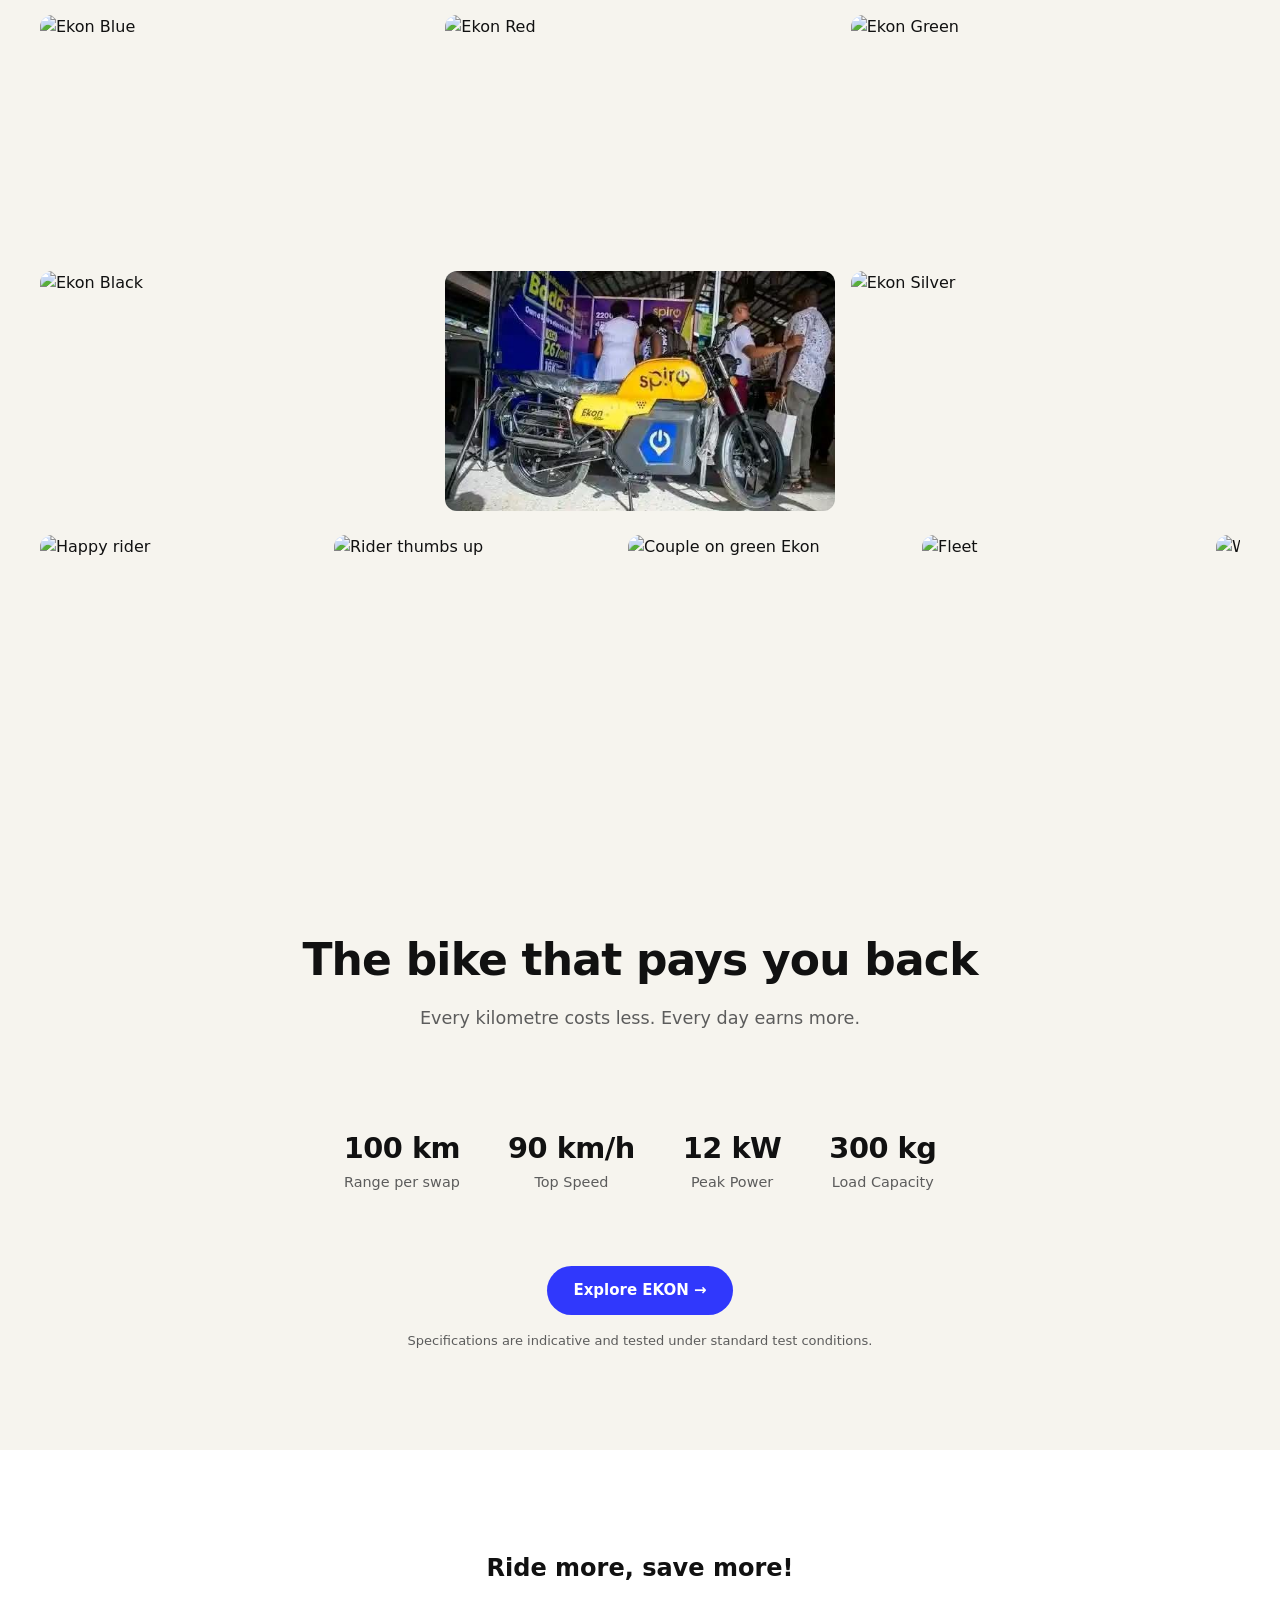
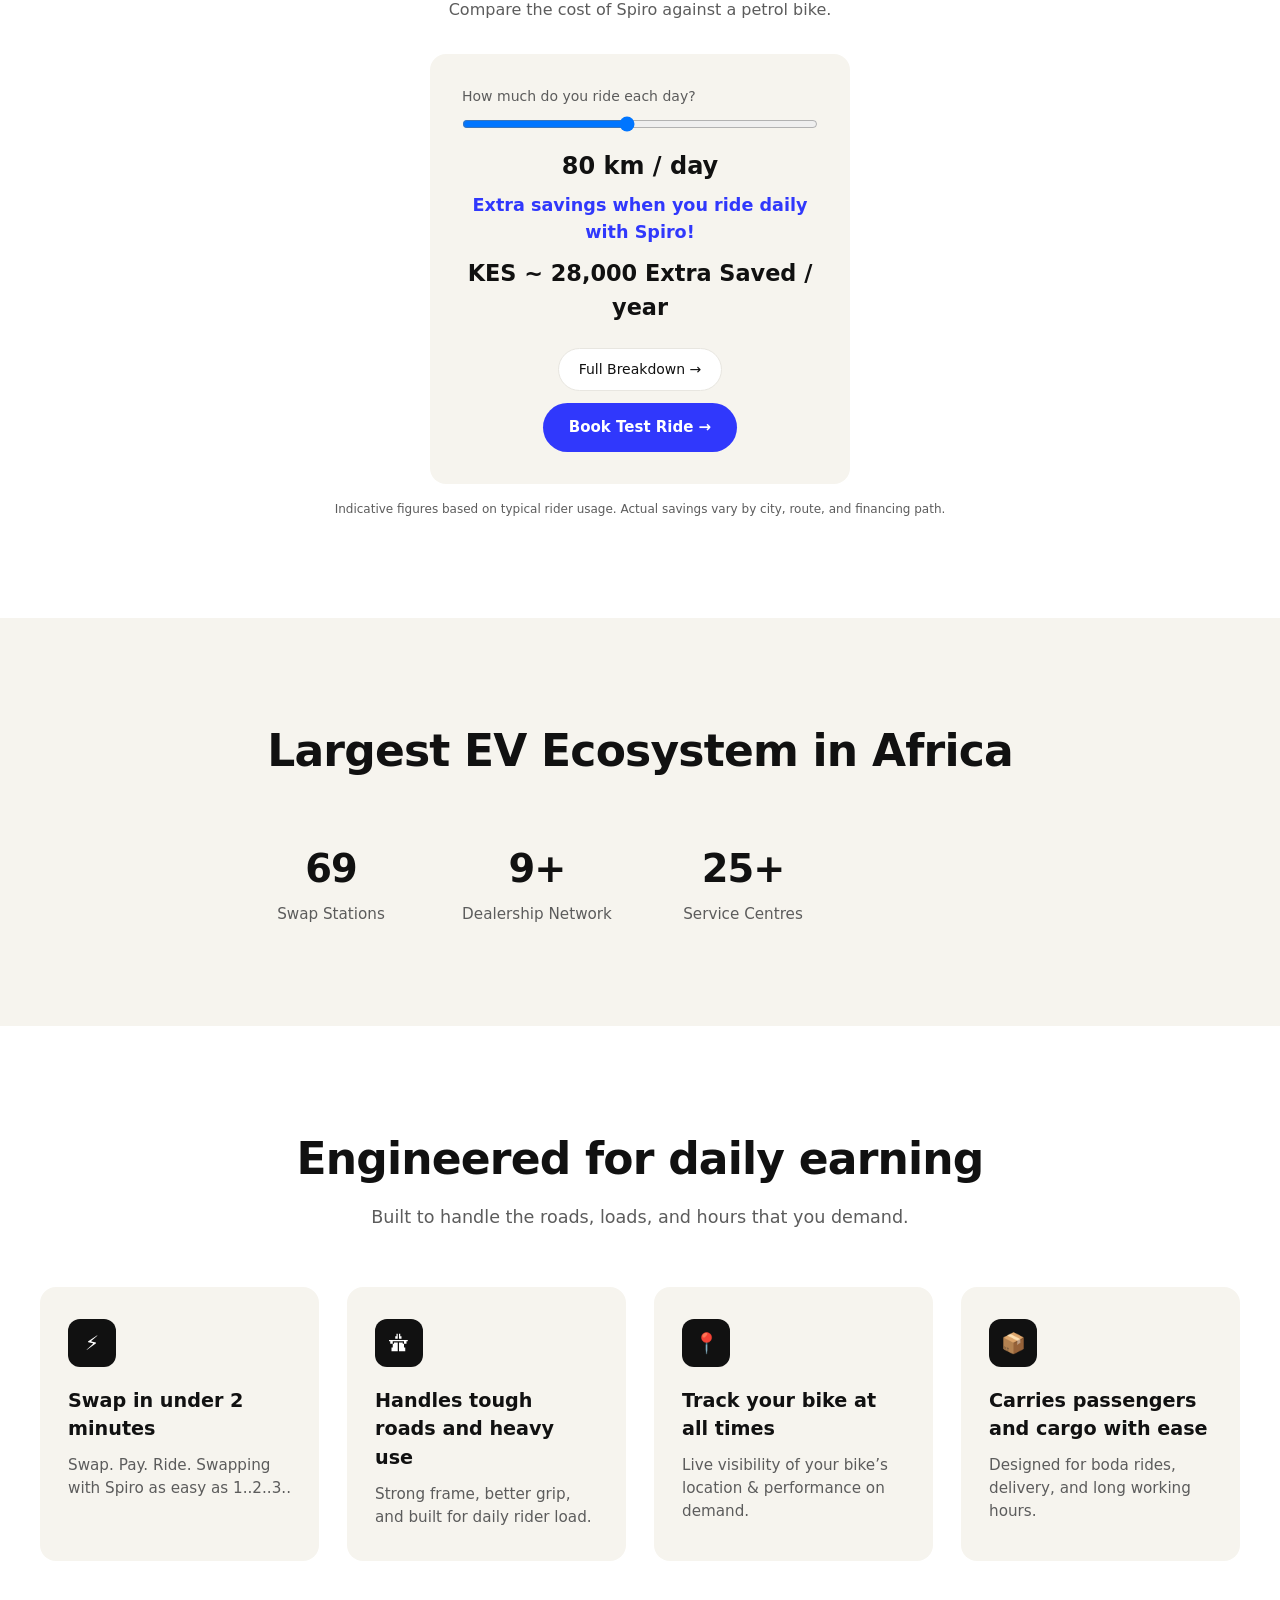
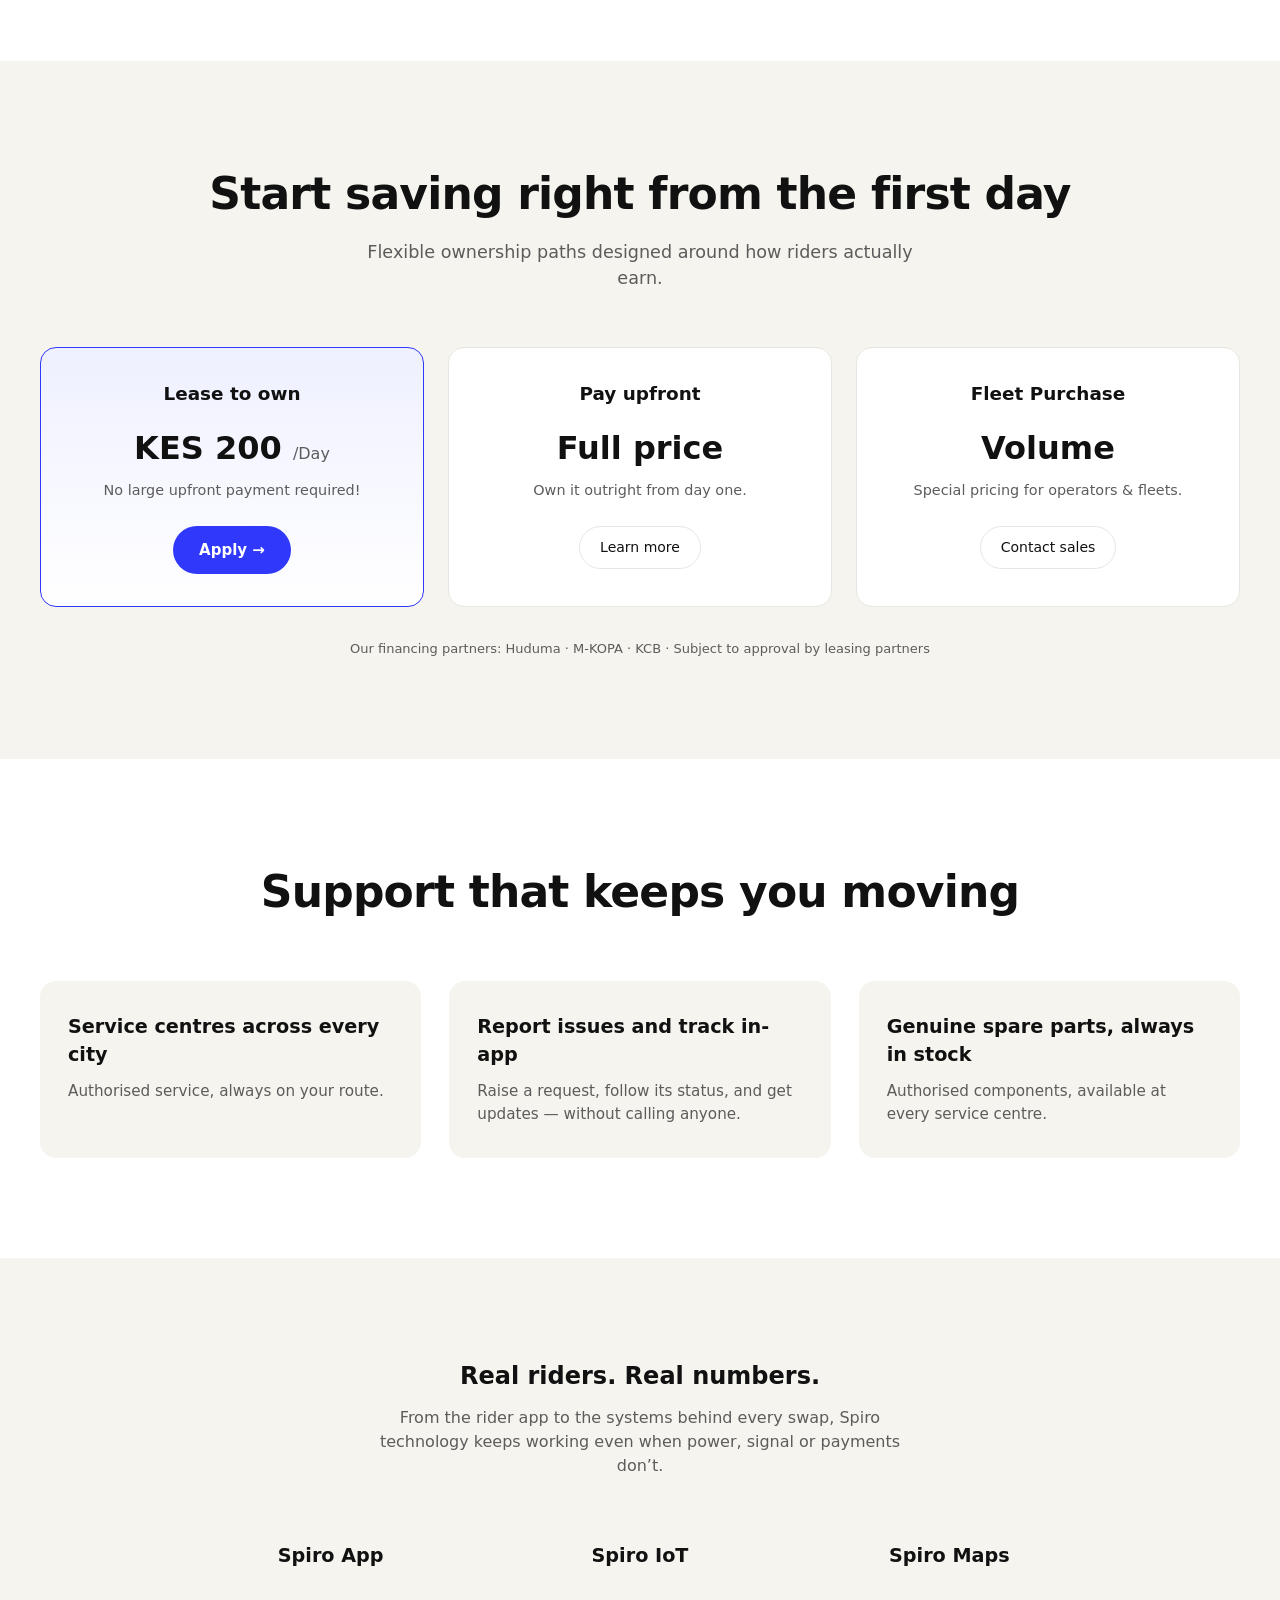
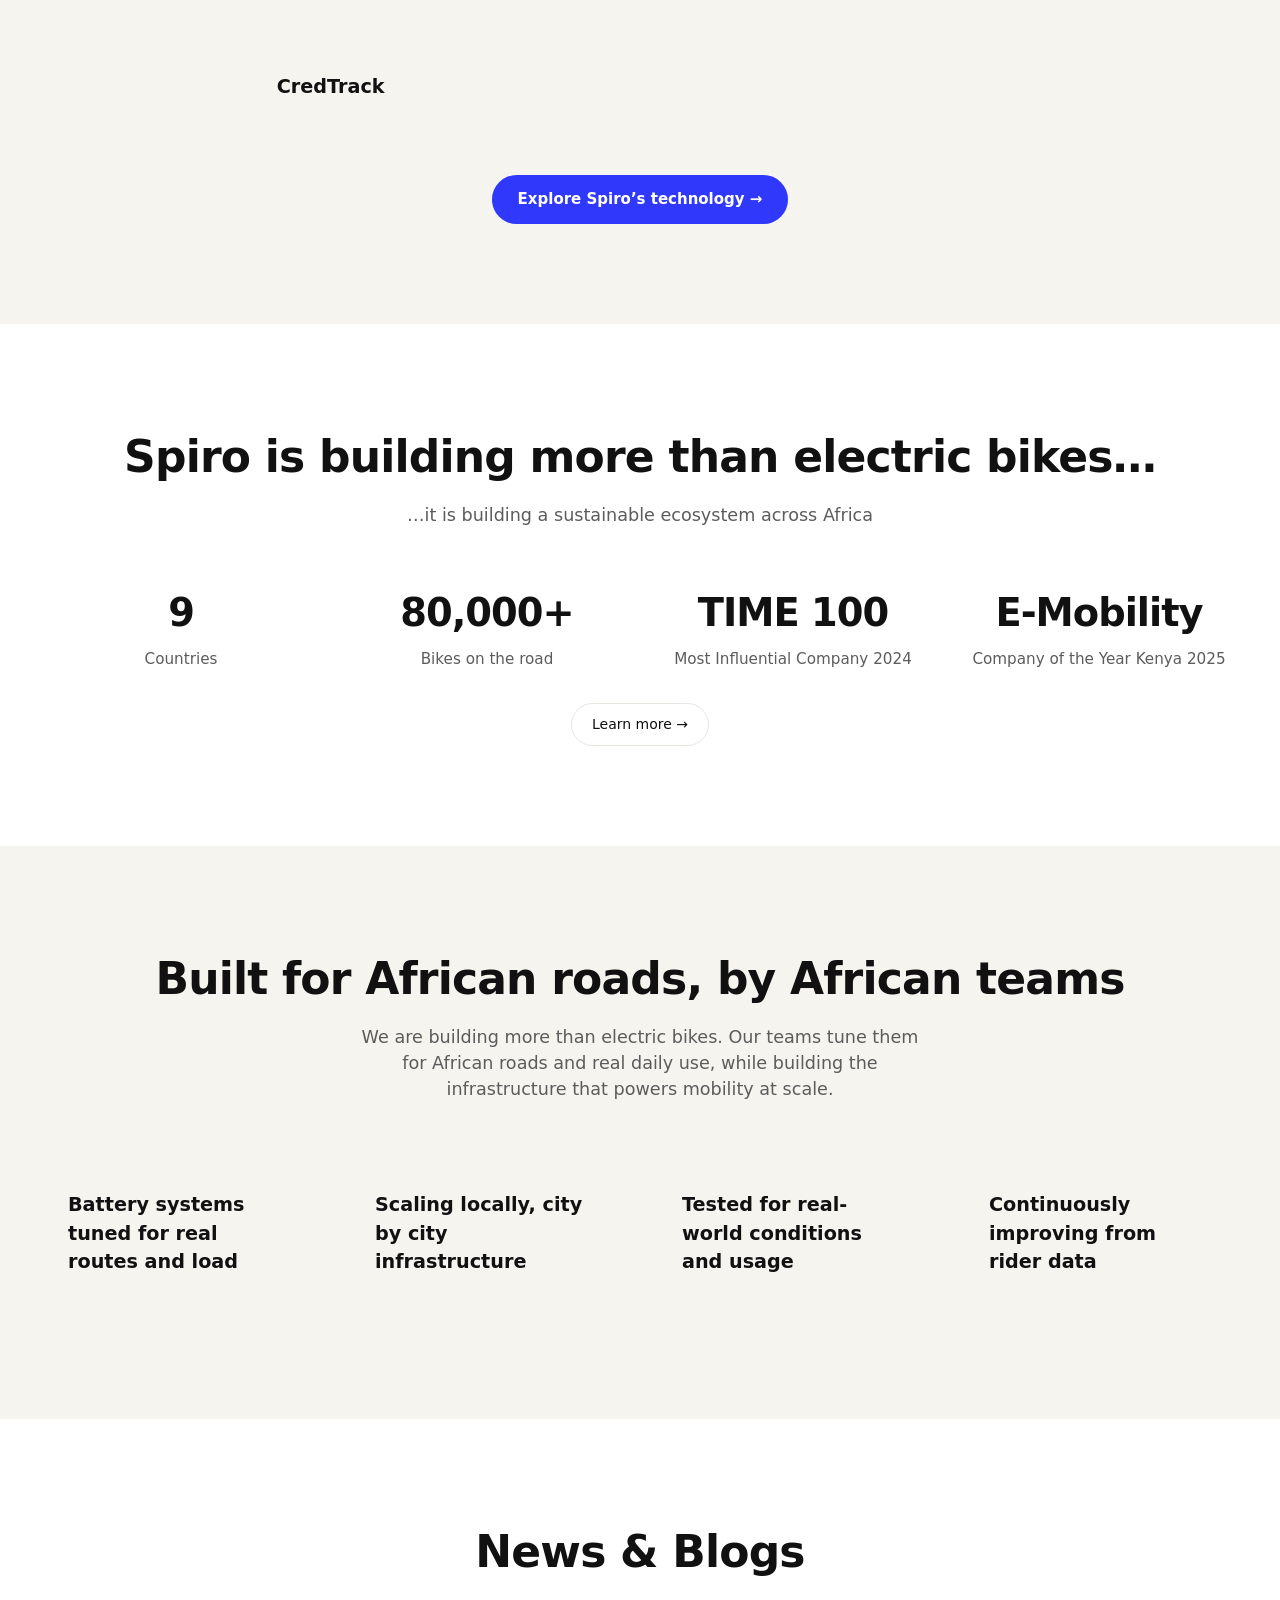
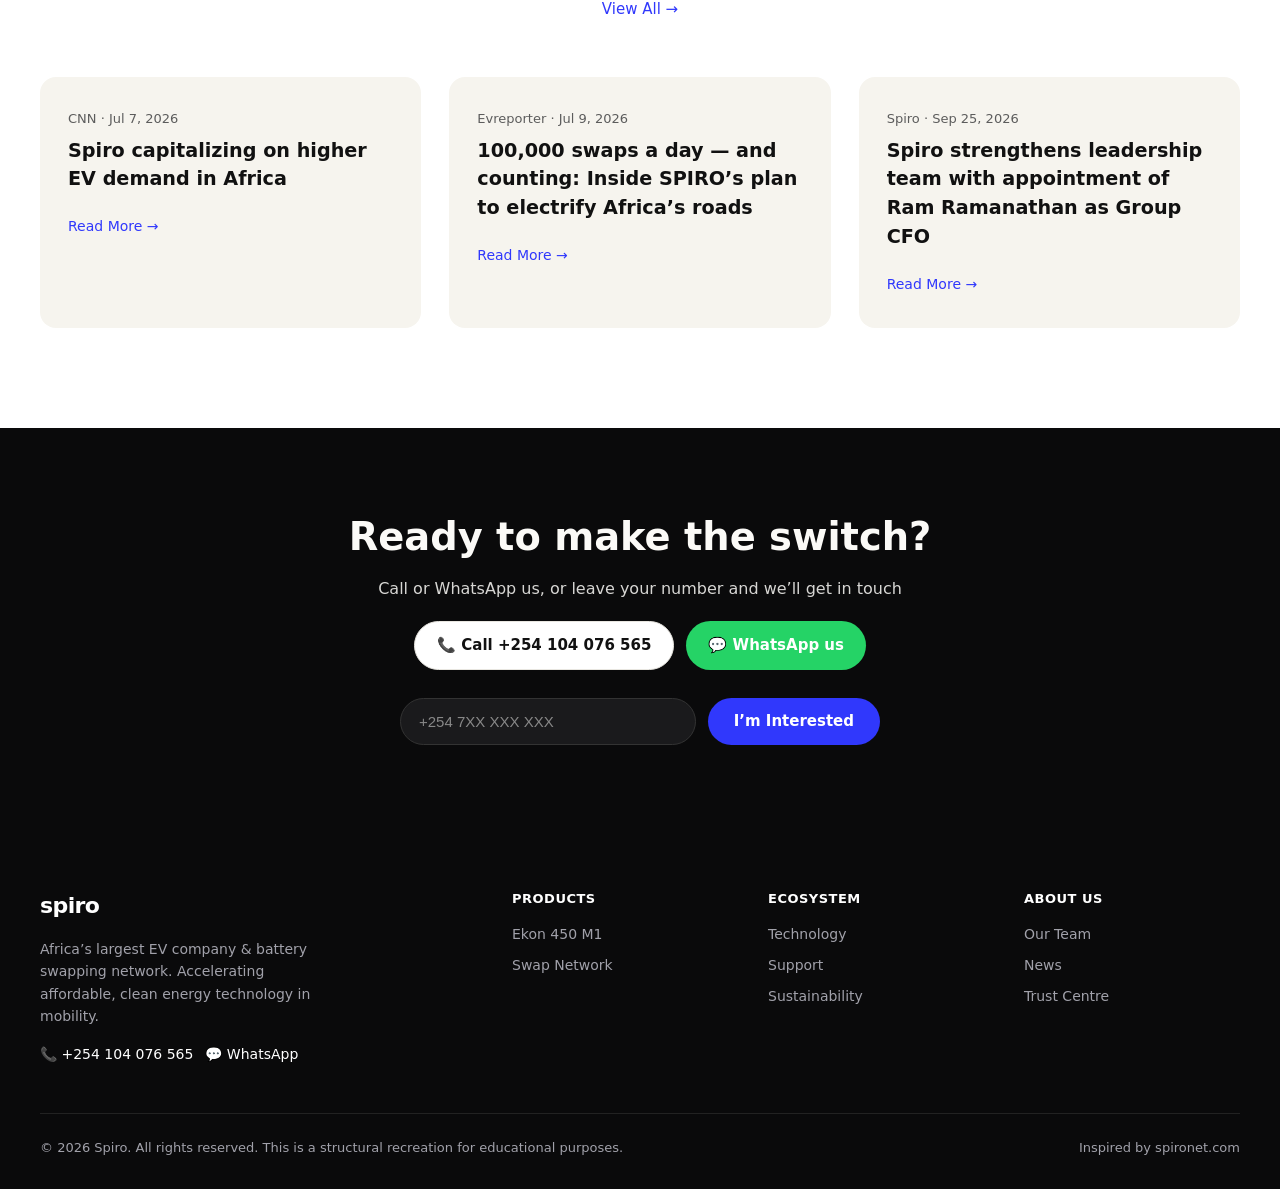
==== commit 5845d1d8: "Add files via upload" ====
--- a/index.html
+++ b/index.html
@@ -60,17 +60,24 @@
   </div>
 
   <!-- Hero -->
-  <section class="hero" style="background-image:url('images/warehouse-fleet.jpg'); background-size:cover; background-position:center;">
-    <div class="hero-content">
-      <h1>The smarter way<br>to ride and earn</h1>
-      <p>The electric motorcycle built for Africa’s commercial riders.</p>
-      <a href="ekon.html" class="btn-primary">Know More →</a>
-    </div>
-    <div class="hero-photo">
-      <img src="images/ekon-blue-side.jpg" alt="Spiro Ekon blue" />
-      <img src="images/ekon-green-studio.jpg" alt="Spiro Ekon green" />
-    </div>
-  </section>
+    <section class="hero" style="background-image:linear-gradient(rgba(11,11,15,0.55),rgba(11,11,15,0.65)),url('images/fleet-outdoor-colors.jpg');background-size:cover;background-position:center;min-height:88vh;display:flex;align-items:center;color:#F6F4EE;">
+    <div class="hero-content" style="max-width:1280px;margin:0 auto;padding:40px 24px;width:100%;display:flex;justify-content:space-between;align-items:center;gap:32px;flex-wrap:wrap;">
+      <div style="flex:1;min-width:280px;">
+        <h1 style="font-size:clamp(2.2rem,5vw,3.6rem);line-height:1.1;margin-bottom:16px;color:#fff;">The smarter way<br>to ride and earn</h1>
+        <p style="font-size:1.15rem;opacity:0.9;margin-bottom:24px;max-width:420px;">The electric motorcycle built for Africa’s commercial riders.</p>
+        <div class="hero-ctas">
+          <a href="ekon.html" class="btn-primary">Know More →</a>
+          <a href="tel:+254104076565" class="btn-primary btn-call">Call +254 104 076 565</a>
+          <a href="https://wa.me/254104076565" class="btn-primary btn-whatsapp" target="_blank" rel="noopener">WhatsApp</a>
+        </div>
+      </div>
+      <div class="hero-photo" style="display:flex;gap:14px;">
+        <img src="images/ekon-blue-hero.jpg" alt="Ekon Blue" style="width:220px;height:280px;object-fit:cover;border-radius:16px;box-shadow:0 20px 50px rgba(0,0,0,.35);" />
+        <img src="images/ekon-red-studio.jpg" alt="Ekon Red" style="width:220px;height:280px;object-fit:cover;border-radius:16px;box-shadow:0 20px 50px rgba(0,0,0,.35);margin-top:24px;" />
+      </div>
+    </div>
+  </section>
+
 
   <!-- Driving the EV revolution -->
   <section class="section">
@@ -99,30 +106,32 @@
     </div>
   </section>
 
-  <!-- Real product photos -->
+
   <section class="section bg-soft">
     <div class="section-inner">
       <div class="section-header">
-        <h2>Built for African roads</h2>
-        <p>Real bikes. Real riders. Real impact across Kenya and Africa.</p>
+        <h2>Ekon colors for African roads</h2>
+        <p>Blue · Red · Green · Black · Yellow — the same lineup you’ll see on spironet.com</p>
       </div>
       <div class="photo-grid three">
-        <img src="images/ekon-blue-side.jpg" alt="Spiro Ekon blue" />
-        <img src="images/ekon-green-studio.jpg" alt="Spiro Ekon green" />
-        <img src="images/ekon-blue-render.jpg" alt="Spiro Ekon studio" />
-        <img src="images/outdoor-fleet-colors.jpg" alt="Spiro fleet" />
-        <img src="images/happy-rider-woman.jpg" alt="Happy Spiro rider" />
-        <img src="images/warehouse-fleet.jpg" alt="Warehouse fleet" />
-      </div>
-      <div class="gallery-scroll mt-8">
-        <img src="images/rider-thumbs-up.jpg" alt="Rider" />
-        <img src="images/couple-green-ekon.jpg" alt="Couple on Ekon" />
-        <img src="images/spiro-kenya-showroom.jpg" alt="Spiro Kenya" />
-        <img src="images/ekon-yellow-expo.jpg" alt="Expo" />
-        <img src="images/ekon-green-expo.jpg" alt="Green expo" />
-        <img src="images/assembly-line.jpg" alt="Assembly" />
-        <img src="images/warehouse-workers.jpg" alt="Team" />
-        <img src="images/technician-service.jpg" alt="Service" />
+        <img src="images/ekon-blue-hero.jpg" alt="Ekon Blue" />
+        <img src="images/ekon-red-fleet.jpg" alt="Ekon Red" />
+        <img src="images/ekon-green-side.jpg" alt="Ekon Green" />
+        <img src="images/ekon-black-side-studio.jpg" alt="Ekon Black" />
+        <img src="images/ekon-yellow-expo.jpg" alt="Ekon Yellow" />
+        <img src="images/ekon-silver-m1v3.jpg" alt="Ekon Silver" />
+      </div>
+      <div class="gallery-scroll">
+        <img src="images/rider-woman-happy.jpg" alt="Happy rider" />
+        <img src="images/rider-thumbs-desert.jpg" alt="Rider thumbs up" />
+        <img src="images/ekon-green-couple.jpg" alt="Couple on green Ekon" />
+        <img src="images/fleet-outdoor-colors.jpg" alt="Fleet" />
+        <img src="images/warehouse-packed.jpg" alt="Warehouse" />
+        <img src="images/factory-assembly.jpg" alt="Factory" />
+        <img src="images/swap-batteries-booth.jpg" alt="Battery swap" />
+        <img src="images/showroom-spiro-kenya.jpg" alt="Spiro Kenya" />
+        <img src="images/rider-delivery-vest.jpg" alt="Delivery rider" />
+        <img src="images/tech-service-wheel.jpg" alt="Service" />
       </div>
     </div>
   </section>
--- a/css/styles.css
+++ b/css/styles.css
@@ -338,3 +338,144 @@
   .contact-actions { flex-direction: column; align-items: stretch; }
   .btn-call, .btn-whatsapp { justify-content: center; }
 }
+
+/* Logo image */
+.logo img {
+  height: 28px;
+  width: auto;
+  display: block;
+}
+
+/* Hero photo layout like spironet */
+.hero-photo {
+  position: absolute;
+  bottom: 0;
+  left: 0;
+  right: 0;
+  height: 55%;
+  z-index: 1;
+  display: flex;
+  align-items: flex-end;
+  justify-content: center;
+  gap: 24px;
+  padding: 0 5%;
+  pointer-events: none;
+}
+.hero-photo img {
+  max-height: 100%;
+  width: auto;
+  object-fit: contain;
+  filter: drop-shadow(0 16px 40px rgba(0,0,0,0.45));
+  border-radius: 8px 8px 0 0;
+}
+
+/* Photo grid sections */
+.photo-grid {
+  display: grid;
+  grid-template-columns: repeat(2, 1fr);
+  gap: 20px;
+}
+.photo-grid.three { grid-template-columns: repeat(3, 1fr); }
+.photo-grid img {
+  width: 100%;
+  height: 280px;
+  object-fit: cover;
+  border-radius: 16px;
+}
+.photo-feature {
+  display: grid;
+  grid-template-columns: 1fr 1fr;
+  gap: 40px;
+  align-items: center;
+}
+.photo-feature img {
+  width: 100%;
+  border-radius: 16px;
+  height: 360px;
+  object-fit: cover;
+}
+.photo-feature.reverse { direction: rtl; }
+.photo-feature.reverse > * { direction: ltr; }
+
+.gallery-scroll {
+  display: flex;
+  gap: 16px;
+  overflow-x: auto;
+  padding-bottom: 12px;
+  scroll-snap-type: x mandatory;
+}
+.gallery-scroll img {
+  height: 220px;
+  width: auto;
+  min-width: 280px;
+  object-fit: cover;
+  border-radius: 12px;
+  scroll-snap-align: start;
+}
+
+@media (max-width: 768px) {
+  .photo-grid, .photo-grid.three, .photo-feature {
+    grid-template-columns: 1fr;
+  }
+  .photo-feature img, .photo-grid img { height: 240px; }
+  .hero-photo { height: 42%; gap: 8px; }
+  .hero-photo img { max-height: 90%; }
+}
+
+/* ===== Photo grids (spironet-style) ===== */
+.photo-grid {
+  display: grid;
+  gap: 16px;
+  margin-top: 32px;
+}
+.photo-grid.three {
+  grid-template-columns: repeat(3, 1fr);
+}
+.photo-grid img {
+  width: 100%;
+  height: 240px;
+  object-fit: cover;
+  border-radius: 12px;
+  display: block;
+}
+.gallery-scroll {
+  display: flex;
+  gap: 14px;
+  overflow-x: auto;
+  padding-bottom: 12px;
+  margin-top: 24px;
+  scroll-snap-type: x mandatory;
+}
+.gallery-scroll img {
+  flex: 0 0 280px;
+  height: 180px;
+  object-fit: cover;
+  border-radius: 12px;
+  scroll-snap-align: start;
+}
+.hero-photo {
+  display: flex;
+  gap: 16px;
+  align-items: flex-end;
+  max-width: 520px;
+}
+.hero-photo img {
+  width: 48%;
+  border-radius: 16px;
+  box-shadow: 0 20px 40px rgba(0,0,0,0.25);
+  object-fit: cover;
+  height: 280px;
+}
+.logo img {
+  height: 40px;
+  width: auto;
+  display: block;
+}
+@media (max-width: 900px) {
+  .photo-grid.three { grid-template-columns: 1fr 1fr; }
+  .hero-photo { display: none; }
+}
+@media (max-width: 600px) {
+  .photo-grid.three { grid-template-columns: 1fr; }
+  .photo-grid img { height: 200px; }
+}
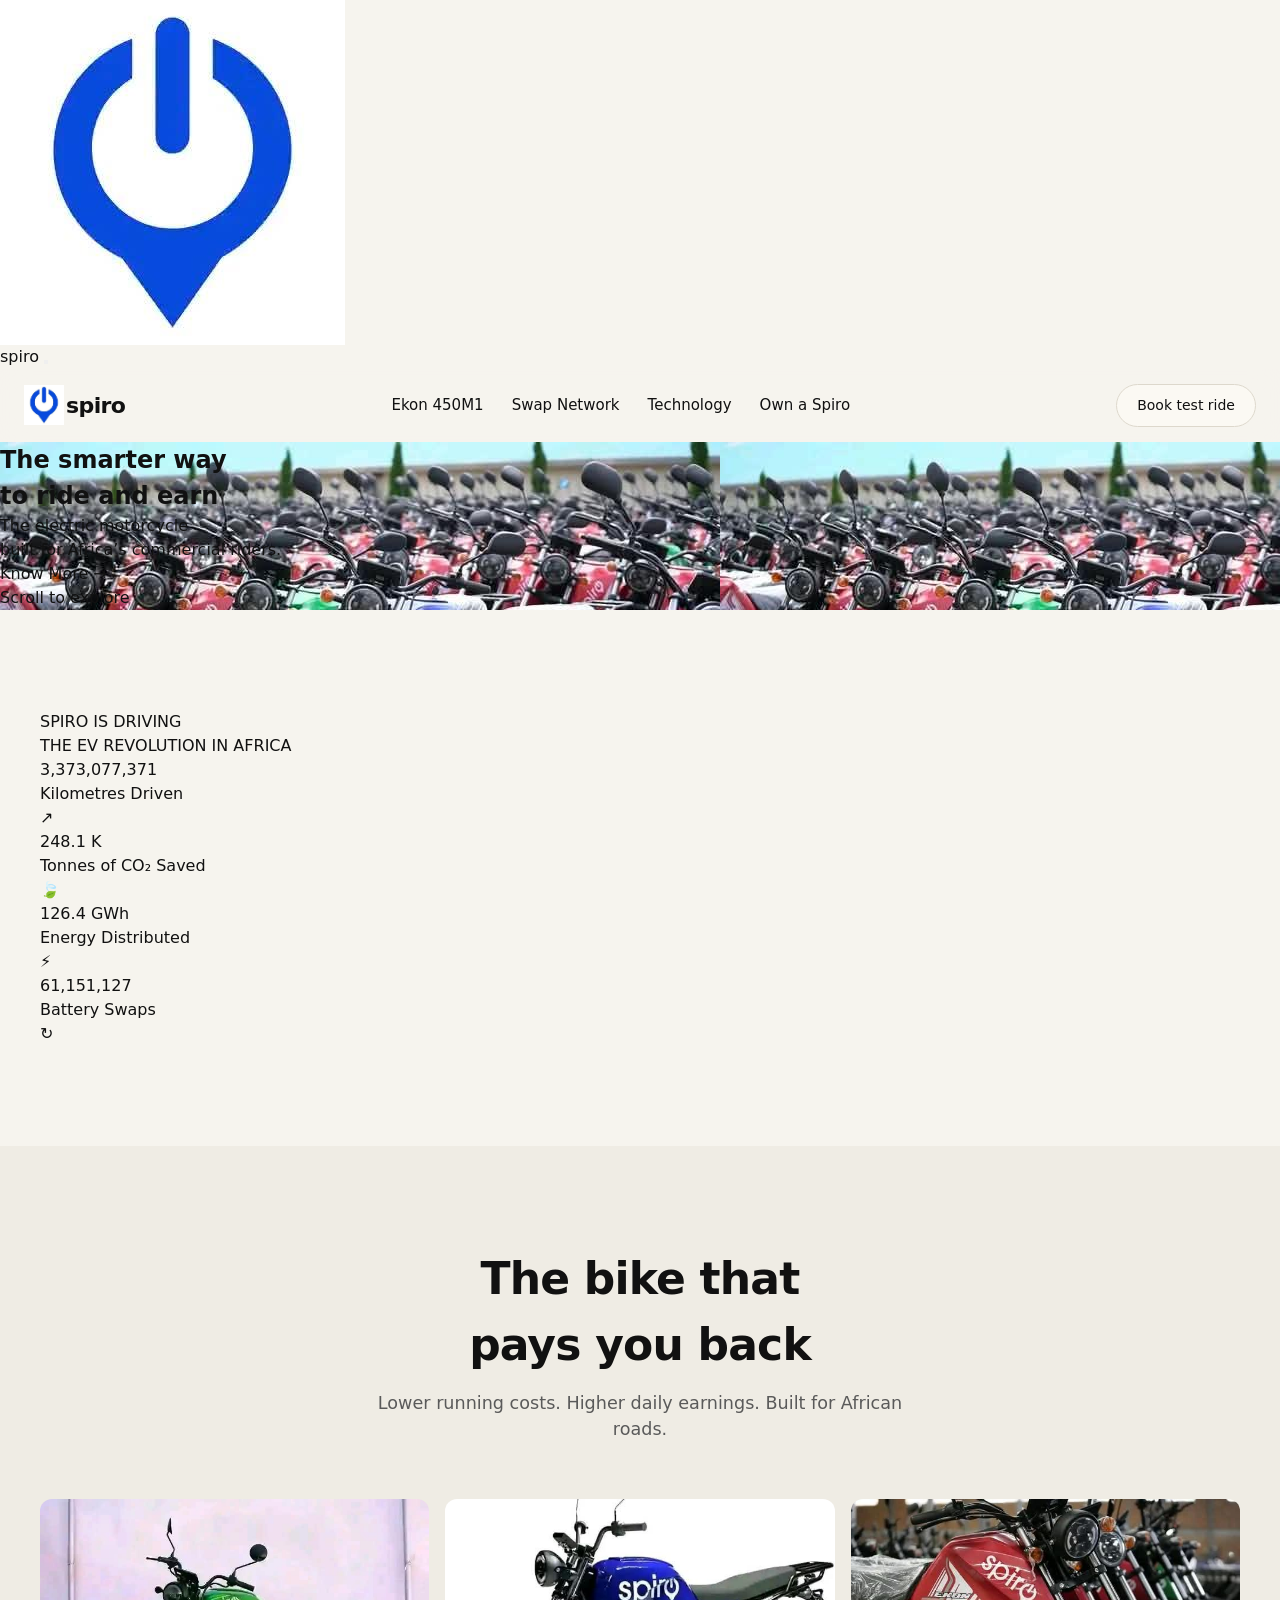
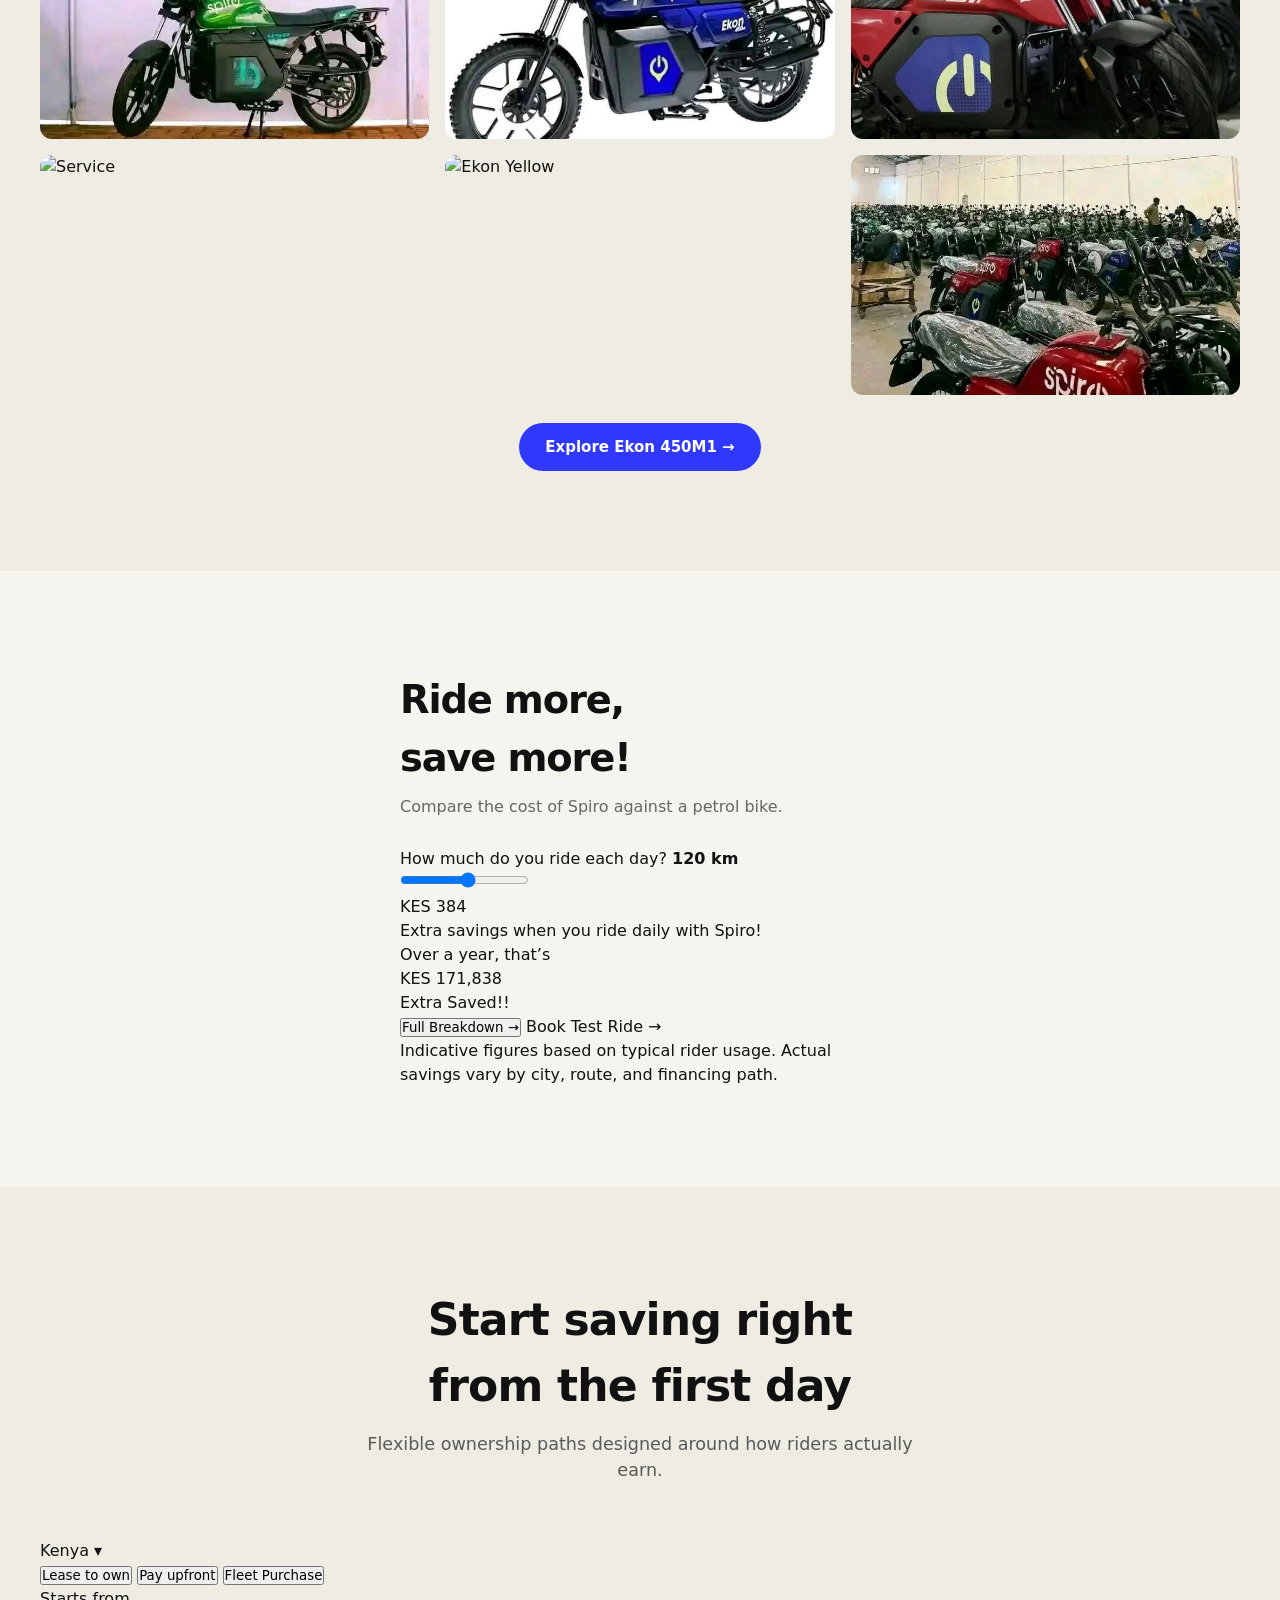
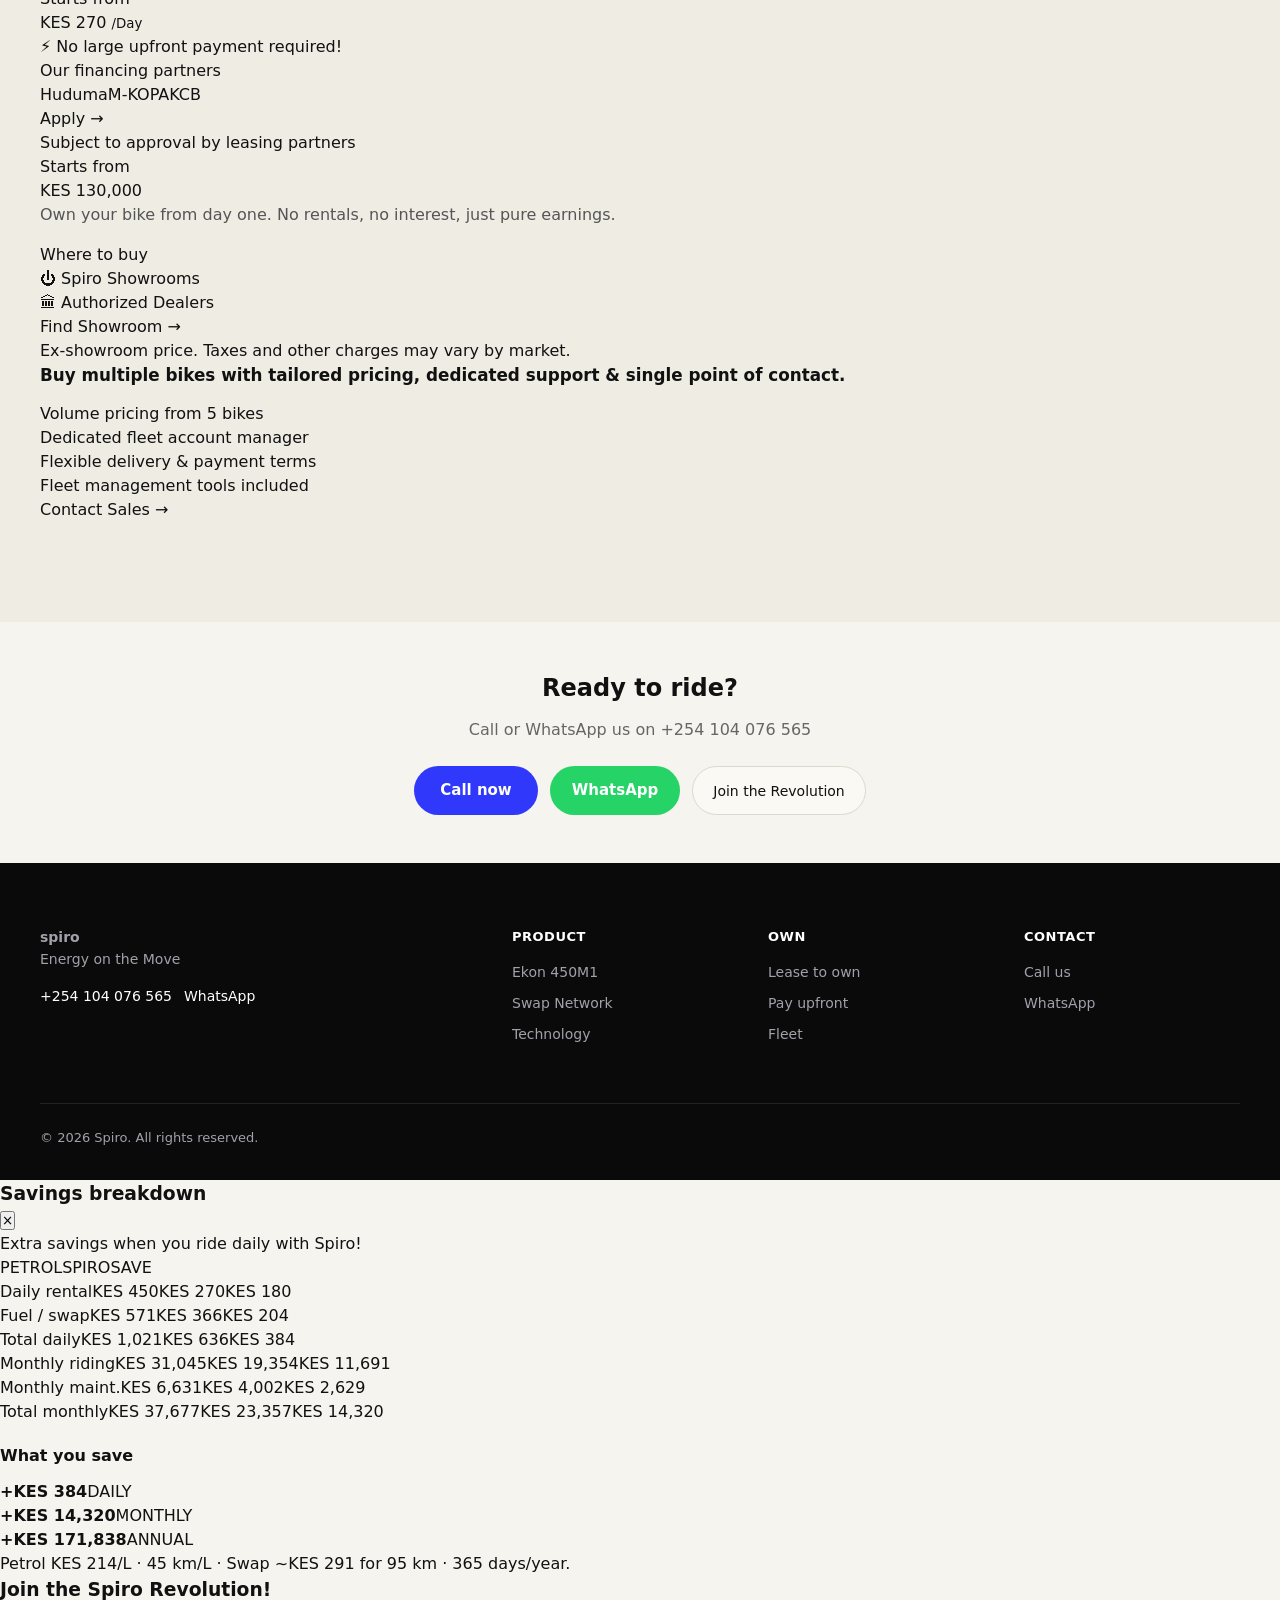
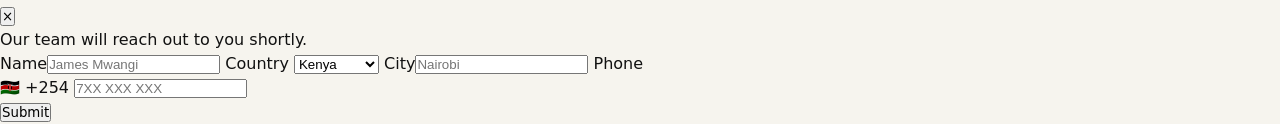
==== commit 4083b54b: "Add files via upload" ====
--- a/index.html
+++ b/index.html
@@ -3,7 +3,7 @@
 <head>
   <meta charset="UTF-8" />
   <meta name="viewport" content="width=device-width, initial-scale=1.0" />
-  <title>Spiro – Energy on the Move | The smarter way to ride and earn</title>
+  <title>Spiro – The smarter way to ride and earn</title>
   <link rel="preconnect" href="https://fonts.googleapis.com" />
   <link rel="preconnect" href="https://fonts.gstatic.com" crossorigin />
   <link href="https://fonts.googleapis.com/css2?family=Inter:wght@400;500;600;700;800&display=swap" rel="stylesheet" />
@@ -11,37 +11,28 @@
 </head>
 <body>
 
-  <!-- Country banner -->
-  <div class="country-banner">
-    <div class="left">Choose your country to see prices, range and service centres for your location.</div>
-    <div class="right">
-      <div class="country-select">
-        <span>🇰🇪</span> Kenya
-      </div>
-      <button class="btn-dark-sm">Continue</button>
-    </div>
+  <!-- Floating pill nav -->
+  <div class="float-nav">
+    <a href="index.html" class="logo-text">
+      <img src="images/logo.jpg" alt="" onerror="this.style.display='none'" />
+      spiro
+    </a>
+    <button class="menu-btn" id="menuToggleFloat" aria-label="Menu">
+      <div><span></span><span></span><span></span></div>
+    </button>
   </div>
 
-  <!-- Header -->
+  <!-- Desktop header -->
   <header class="site-header" id="header">
     <div class="nav-inner">
-      <a href="index.html" class="logo"><img src="images/logo.jpg" alt="Spiro" /></a>
+      <a href="index.html" class="logo"><img src="images/logo.jpg" alt="Spiro" onerror="this.style.display='none'" /> spiro</a>
       <nav class="nav-links">
         <a href="ekon.html">Ekon 450M1</a>
         <a href="energy.html">Swap Network</a>
         <a href="technology.html">Technology</a>
-        <div class="nav-dropdown">
-          <button>About us ▾</button>
-          <div class="nav-dropdown-menu">
-            <a href="#leadership">Our Team</a>
-            <a href="#news">News</a>
-            <a href="#support">Support</a>
-            <a href="#esg">Sustainability</a>
-            <a href="#trust">Trust Centre</a>
-          </div>
-        </div>
+        <a href="#ownership">Own a Spiro</a>
       </nav>
-      <a href="#book" class="btn-outline">Book test ride</a>
+      <a href="#lead" class="btn-outline" id="openLeadBtn">Book test ride</a>
       <button class="mobile-toggle" id="menuToggle" aria-label="Menu"><span></span><span></span><span></span></button>
     </div>
   </header>
@@ -51,406 +42,270 @@
     <a href="ekon.html">Ekon 450M1</a>
     <a href="energy.html">Swap Network</a>
     <a href="technology.html">Technology</a>
-    <a href="index.html#support">Support</a>
-    <a href="index.html#news">News</a>
-    <a href="index.html#esg">Sustainability</a>
+    <a href="#ownership">Own a Spiro</a>
     <a href="tel:+254104076565">Call +254 104 076 565</a>
     <a href="https://wa.me/254104076565" target="_blank" rel="noopener">WhatsApp us</a>
-    <a href="#book" class="btn-primary">Book test ride</a>
+    <a href="#lead" class="btn-primary" id="openLeadMobile">Book test ride</a>
   </div>
 
   <!-- Hero -->
-    <section class="hero" style="background-image:linear-gradient(rgba(11,11,15,0.55),rgba(11,11,15,0.65)),url('images/fleet-outdoor-colors.jpg');background-size:cover;background-position:center;min-height:88vh;display:flex;align-items:center;color:#F6F4EE;">
-    <div class="hero-content" style="max-width:1280px;margin:0 auto;padding:40px 24px;width:100%;display:flex;justify-content:space-between;align-items:center;gap:32px;flex-wrap:wrap;">
-      <div style="flex:1;min-width:280px;">
-        <h1 style="font-size:clamp(2.2rem,5vw,3.6rem);line-height:1.1;margin-bottom:16px;color:#fff;">The smarter way<br>to ride and earn</h1>
-        <p style="font-size:1.15rem;opacity:0.9;margin-bottom:24px;max-width:420px;">The electric motorcycle built for Africa’s commercial riders.</p>
-        <div class="hero-ctas">
-          <a href="ekon.html" class="btn-primary">Know More →</a>
-          <a href="tel:+254104076565" class="btn-primary btn-call">Call +254 104 076 565</a>
-          <a href="https://wa.me/254104076565" class="btn-primary btn-whatsapp" target="_blank" rel="noopener">WhatsApp</a>
-        </div>
-      </div>
-      <div class="hero-photo" style="display:flex;gap:14px;">
-        <img src="images/ekon-blue-hero.jpg" alt="Ekon Blue" style="width:220px;height:280px;object-fit:cover;border-radius:16px;box-shadow:0 20px 50px rgba(0,0,0,.35);" />
-        <img src="images/ekon-red-studio.jpg" alt="Ekon Red" style="width:220px;height:280px;object-fit:cover;border-radius:16px;box-shadow:0 20px 50px rgba(0,0,0,.35);margin-top:24px;" />
-      </div>
-    </div>
-  </section>
-
-
-  <!-- Driving the EV revolution -->
-  <section class="section">
+  <section class="hero-spiro" style="background-image:url('images/fleet-outdoor-colors.jpg'),url('images/ekon-yellow-sky.webp');">
+    <h1>The smarter way<br>to ride and earn</h1>
+    <p class="sub">The electric motorcycle<br>built for Africa’s commercial riders.</p>
+    <a href="ekon.html" class="btn-know">Know More →</a>
+    <div class="hero-scroll">Scroll to explore</div>
+  </section>
+
+  <!-- LIVE IMPACT STATS – ticks every second like spironet.com -->
+  <section class="section impact-dark" id="impact">
     <div class="section-inner">
-      <div class="section-header">
-        <h2>Spiro is Driving the EV revolution in Africa</h2>
-      </div>
-      <div class="stats-row">
-        <div class="stat-item">
-          <h3>2.55B+</h3>
-          <p>Kilometres Driven</p>
-        </div>
-        <div class="stat-item">
-          <h3>185.8K</h3>
-          <p>Tonnes of CO₂ Saved</p>
-        </div>
-        <div class="stat-item">
-          <h3>102.7 GWh</h3>
-          <p>Energy Distributed</p>
-        </div>
-        <div class="stat-item">
-          <h3>48.5M+</h3>
-          <p>Battery Swaps</p>
-        </div>
-      </div>
-    </div>
-  </section>
-
-
+      <p class="impact-label">SPIRO IS DRIVING<br>THE EV REVOLUTION IN AFRICA</p>
+      <div class="impact-list">
+        <div class="impact-row">
+          <div>
+            <div class="impact-num" id="statKm">3,373,077,371</div>
+            <div class="impact-desc">Kilometres Driven</div>
+          </div>
+          <div class="impact-icon">↗</div>
+        </div>
+        <div class="impact-row">
+          <div>
+            <div class="impact-num" id="statCo2">248.1 K</div>
+            <div class="impact-desc">Tonnes of CO₂ Saved</div>
+          </div>
+          <div class="impact-icon">🍃</div>
+        </div>
+        <div class="impact-row">
+          <div>
+            <div class="impact-num" id="statEnergy">126.4 GWh</div>
+            <div class="impact-desc">Energy Distributed</div>
+          </div>
+          <div class="impact-icon">⚡</div>
+        </div>
+        <div class="impact-row">
+          <div>
+            <div class="impact-num" id="statSwaps">61,151,127</div>
+            <div class="impact-desc">Battery Swaps</div>
+          </div>
+          <div class="impact-icon">↻</div>
+        </div>
+      </div>
+    </div>
+  </section>
+
+  <!-- The bike that pays you back + gallery -->
   <section class="section bg-soft">
     <div class="section-inner">
       <div class="section-header">
-        <h2>Ekon colors for African roads</h2>
-        <p>Blue · Red · Green · Black · Yellow — the same lineup you’ll see on spironet.com</p>
+        <h2>The bike that<br>pays you back</h2>
+        <p>Lower running costs. Higher daily earnings. Built for African roads.</p>
       </div>
       <div class="photo-grid three">
+        <img src="images/ekon-green-side.jpg" alt="Ekon Green" onerror="this.src='images/ekon-yellow-sky.webp'" />
         <img src="images/ekon-blue-hero.jpg" alt="Ekon Blue" />
         <img src="images/ekon-red-fleet.jpg" alt="Ekon Red" />
-        <img src="images/ekon-green-side.jpg" alt="Ekon Green" />
-        <img src="images/ekon-black-side-studio.jpg" alt="Ekon Black" />
-        <img src="images/ekon-yellow-expo.jpg" alt="Ekon Yellow" />
-        <img src="images/ekon-silver-m1v3.jpg" alt="Ekon Silver" />
-      </div>
-      <div class="gallery-scroll">
-        <img src="images/rider-woman-happy.jpg" alt="Happy rider" />
-        <img src="images/rider-thumbs-desert.jpg" alt="Rider thumbs up" />
-        <img src="images/ekon-green-couple.jpg" alt="Couple on green Ekon" />
-        <img src="images/fleet-outdoor-colors.jpg" alt="Fleet" />
-        <img src="images/warehouse-packed.jpg" alt="Warehouse" />
-        <img src="images/factory-assembly.jpg" alt="Factory" />
-        <img src="images/swap-batteries-booth.jpg" alt="Battery swap" />
-        <img src="images/showroom-spiro-kenya.jpg" alt="Spiro Kenya" />
-        <img src="images/rider-delivery-vest.jpg" alt="Delivery rider" />
-        <img src="images/tech-service-wheel.jpg" alt="Service" />
-      </div>
-    </div>
-  </section>
-
-  <!-- The bike that pays you -->
-  <section class="section bg-soft">
-    <div class="section-inner">
-      <div class="section-header">
-        <h2>The bike that pays you back</h2>
-        <p>Every kilometre costs less. Every day earns more.</p>
-      </div>
-      <div class="specs-strip">
-        <div class="spec">
-          <strong>100 km</strong>
-          <span>Range per swap</span>
-        </div>
-        <div class="spec">
-          <strong>90 km/h</strong>
-          <span>Top Speed</span>
-        </div>
-        <div class="spec">
-          <strong>12 kW</strong>
-          <span>Peak Power</span>
-        </div>
-        <div class="spec">
-          <strong>300 kg</strong>
-          <span>Load Capacity</span>
-        </div>
-      </div>
-      <div class="text-center mt-8">
-        <a href="ekon.html" class="btn-primary">Explore EKON →</a>
-        <p style="margin-top:16px;font-size:13px;color:var(--text-muted)">Specifications are indicative and tested under standard test conditions.</p>
-      </div>
-    </div>
-  </section>
-
-  <!-- Savings calculator teaser -->
-  <section class="section">
-    <div class="section-inner text-center">
-      <h2 style="margin-bottom:12px">Ride more, save more!</h2>
-      <p style="color:var(--text-muted);margin-bottom:32px">Compare the cost of Spiro against a petrol bike.</p>
-      <div style="max-width:420px;margin:0 auto;background:var(--bg-soft);border-radius:16px;padding:32px;">
-        <label style="display:block;text-align:left;font-size:14px;margin-bottom:8px;color:var(--text-muted)">How much do you ride each day?</label>
-        <input type="range" min="20" max="150" value="80" style="width:100%;margin-bottom:16px" id="kmSlider" />
-        <div style="font-size:1.5rem;font-weight:700;margin-bottom:8px"><span id="kmValue">80</span> km / day</div>
-        <div style="font-size:1.1rem;color:var(--accent);font-weight:600">Extra savings when you ride daily with Spiro!</div>
-        <div style="margin-top:12px;font-size:1.4rem;font-weight:700">KES <span id="savings">~ 28,000</span> Extra Saved / year</div>
-        <div style="margin-top:24px;display:flex;gap:12px;justify-content:center;flex-wrap:wrap">
-          <a href="#" class="btn-outline">Full Breakdown →</a>
-          <a href="#book" class="btn-primary">Book Test Ride →</a>
-        </div>
-      </div>
-      <p style="margin-top:16px;font-size:12px;color:var(--text-muted)">Indicative figures based on typical rider usage. Actual savings vary by city, route, and financing path.</p>
-    </div>
-  </section>
-
-  <!-- Largest EV Ecosystem -->
-  <section class="section bg-soft">
-    <div class="section-inner">
-      <div class="section-header">
-        <h2>Largest EV Ecosystem in Africa</h2>
-      </div>
-      <div class="stats-row" style="max-width:800px;margin:0 auto">
-        <div class="stat-item">
-          <h3>69</h3>
-          <p>Swap Stations</p>
-        </div>
-        <div class="stat-item">
-          <h3>9+</h3>
-          <p>Dealership Network</p>
-        </div>
-        <div class="stat-item">
-          <h3>25+</h3>
-          <p>Service Centres</p>
-        </div>
-      </div>
-    </div>
-  </section>
-
-  <!-- Engineered for daily earning -->
-  <section class="section">
-    <div class="section-inner">
-      <div class="section-header">
-        <h2>Engineered for daily earning</h2>
-        <p>Built to handle the roads, loads, and hours that you demand.</p>
-      </div>
-      <div class="feature-grid">
-        <div class="feature-card">
-          <div class="icon">⚡</div>
-          <h3>Swap in under 2 minutes</h3>
-          <p>Swap. Pay. Ride. Swapping with Spiro as easy as 1..2..3..</p>
-        </div>
-        <div class="feature-card">
-          <div class="icon">🛣</div>
-          <h3>Handles tough roads and heavy use</h3>
-          <p>Strong frame, better grip, and built for daily rider load.</p>
-        </div>
-        <div class="feature-card">
-          <div class="icon">📍</div>
-          <h3>Track your bike at all times</h3>
-          <p>Live visibility of your bike’s location & performance on demand.</p>
-        </div>
-        <div class="feature-card">
-          <div class="icon">📦</div>
-          <h3>Carries passengers and cargo with ease</h3>
-          <p>Designed for boda rides, delivery, and long working hours.</p>
-        </div>
-      </div>
-    </div>
-  </section>
-
-  <!-- Ownership -->
+        <img src="images/service-ramp-bikes.webp" alt="Service" />
+        <img src="images/ekon-yellow-sky.webp" alt="Ekon Yellow" />
+        <img src="images/warehouse-fleet.jpg" alt="Fleet" />
+      </div>
+      <div style="text-align:center;margin-top:28px;">
+        <a href="ekon.html" class="btn-primary">Explore Ekon 450M1 →</a>
+      </div>
+    </div>
+  </section>
+
+  <!-- Savings calculator -->
+  <section class="section savings-sec" id="savings">
+    <div class="section-inner" style="max-width:480px;margin:0 auto;">
+      <h2 style="font-size:clamp(1.8rem,5vw,2.4rem);letter-spacing:-0.03em;margin-bottom:8px;">Ride more,<br>save more!</h2>
+      <p style="color:#666;margin-bottom:28px;">Compare the cost of Spiro against a petrol bike.</p>
+
+      <div class="slider-row">
+        <span>How much do you ride each day?</span>
+        <strong><span id="kmValue">120</span> km</strong>
+      </div>
+      <input type="range" id="kmSlider" min="30" max="200" value="120" class="km-slider" />
+
+      <div class="savings-card">
+        <div class="daily-save" id="dailySave">KES 384</div>
+        <div class="daily-label">Extra savings when you ride daily with Spiro!</div>
+        <div class="year-line">Over a year, that’s</div>
+        <div class="year-save" id="yearSave">KES 171,838<br>Extra Saved!!</div>
+        <button type="button" class="btn-breakdown" id="btnBreakdown">Full Breakdown →</button>
+        <a href="#ownership" class="btn-book-ride">Book Test Ride →</a>
+      </div>
+      <p class="savings-note">Indicative figures based on typical rider usage. Actual savings vary by city, route, and financing path.</p>
+    </div>
+  </section>
+
+  <!-- Ownership tabs -->
   <section class="section bg-soft" id="ownership">
     <div class="section-inner">
       <div class="section-header">
-        <h2>Start saving right from the first day</h2>
+        <h2>Start saving right<br>from the first day</h2>
         <p>Flexible ownership paths designed around how riders actually earn.</p>
       </div>
-      <div class="ownership-grid">
-        <div class="ownership-card highlight">
-          <h3>Lease to own</h3>
-          <div class="price">KES 200 <small>/Day</small></div>
-          <p>No large upfront payment required!</p>
-          <a href="#book" class="btn-primary">Apply →</a>
-        </div>
-        <div class="ownership-card">
-          <h3>Pay upfront</h3>
-          <div class="price">Full price</div>
-          <p>Own it outright from day one.</p>
-          <a href="#book" class="btn-outline">Learn more</a>
-        </div>
-        <div class="ownership-card">
-          <h3>Fleet Purchase</h3>
-          <div class="price">Volume</div>
-          <p>Special pricing for operators & fleets.</p>
-          <a href="#book" class="btn-outline">Contact sales</a>
-        </div>
-      </div>
-      <p class="text-center mt-8" style="font-size:13px;color:var(--text-muted)">Our financing partners: Huduma · M-KOPA · KCB · Subject to approval by leasing partners</p>
-    </div>
-  </section>
-
-  <!-- Support -->
-  <section class="section" id="support">
+
+      <div class="country-pill">
+        <span>Kenya</span>
+        <span>▾</span>
+      </div>
+
+      <div class="own-tabs" role="tablist">
+        <button class="own-tab active" data-tab="lease">Lease to own</button>
+        <button class="own-tab" data-tab="upfront">Pay upfront</button>
+        <button class="own-tab" data-tab="fleet">Fleet Purchase</button>
+      </div>
+
+      <div class="own-panel active" id="panel-lease">
+        <div class="label">Starts from</div>
+        <div class="price">KES 270 <small>/Day</small></div>
+        <div class="own-badge">⚡ No large upfront payment required!</div>
+        <div class="own-partners">
+          <div class="title">Our financing partners</div>
+          <div class="row"><span>Huduma</span><span>M-KOPA</span><span>KCB</span></div>
+        </div>
+        <a href="https://wa.me/254104076565?text=I%20want%20to%20apply%20for%20Lease%20to%20own" class="own-btn" target="_blank" rel="noopener">Apply →</a>
+        <p class="own-note">Subject to approval by leasing partners</p>
+      </div>
+
+      <div class="own-panel" id="panel-upfront">
+        <div class="label">Starts from</div>
+        <div class="price">KES 130,000</div>
+        <p style="color:#555;margin-bottom:16px;">Own your bike from day one. No rentals, no interest, just pure earnings.</p>
+        <div class="own-partners">
+          <div class="title">Where to buy</div>
+          <ul class="buy-list">
+            <li><span class="icon">⏻</span> Spiro Showrooms</li>
+            <li><span class="icon">🏛</span> Authorized Dealers</li>
+          </ul>
+        </div>
+        <a href="tel:+254104076565" class="own-btn">Find Showroom →</a>
+        <p class="own-note">Ex-showroom price. Taxes and other charges may vary by market.</p>
+      </div>
+
+      <div class="own-panel" id="panel-fleet">
+        <p style="font-size:1.05rem;font-weight:600;margin-bottom:14px;">Buy multiple bikes with tailored pricing, dedicated support &amp; single point of contact.</p>
+        <ul class="check-list">
+          <li>Volume pricing from 5 bikes</li>
+          <li>Dedicated fleet account manager</li>
+          <li>Flexible delivery &amp; payment terms</li>
+          <li>Fleet management tools included</li>
+        </ul>
+        <a href="https://wa.me/254104076565?text=Fleet%20purchase%20enquiry" class="own-btn" target="_blank" rel="noopener">Contact Sales →</a>
+      </div>
+    </div>
+  </section>
+
+  <!-- Contact strip -->
+  <section class="section" style="padding:48px 24px;text-align:center;">
     <div class="section-inner">
-      <div class="section-header">
-        <h2>Support that keeps you moving</h2>
-      </div>
-      <div class="feature-grid">
-        <div class="feature-card">
-          <h3>Service centres across every city</h3>
-          <p>Authorised service, always on your route.</p>
-        </div>
-        <div class="feature-card">
-          <h3>Report issues and track in-app</h3>
-          <p>Raise a request, follow its status, and get updates — without calling anyone.</p>
-        </div>
-        <div class="feature-card">
-          <h3>Genuine spare parts, always in stock</h3>
-          <p>Authorised components, available at every service centre.</p>
-        </div>
-      </div>
-    </div>
-  </section>
-
-  <!-- Technology teaser -->
-  <section class="section bg-soft">
-    <div class="section-inner text-center">
-      <h2 style="margin-bottom:12px">Real riders. Real numbers.</h2>
-      <p style="color:var(--text-muted);max-width:560px;margin:0 auto 32px">From the rider app to the systems behind every swap, Spiro technology keeps working even when power, signal or payments don’t.</p>
-      <div class="feature-grid" style="max-width:900px;margin:0 auto 32px">
-        <div class="feature-card"><h3>Spiro App</h3></div>
-        <div class="feature-card"><h3>Spiro IoT</h3></div>
-        <div class="feature-card"><h3>Spiro Maps</h3></div>
-        <div class="feature-card"><h3>CredTrack</h3></div>
-      </div>
-      <a href="technology.html" class="btn-primary">Explore Spiro’s technology →</a>
-    </div>
-  </section>
-
-  <!-- Impact / ESG -->
-  <section class="section" id="esg">
-    <div class="section-inner">
-      <div class="section-header">
-        <h2>Spiro is building more than electric bikes…</h2>
-        <p>…it is building a sustainable ecosystem across Africa</p>
-      </div>
-      <div class="stats-row">
-        <div class="stat-item"><h3>9</h3><p>Countries</p></div>
-        <div class="stat-item"><h3>80,000+</h3><p>Bikes on the road</p></div>
-        <div class="stat-item"><h3>TIME 100</h3><p>Most Influential Company 2024</p></div>
-        <div class="stat-item"><h3>E-Mobility</h3><p>Company of the Year Kenya 2025</p></div>
-      </div>
-      <div class="text-center mt-8">
-        <a href="#" class="btn-outline">Learn more →</a>
-      </div>
-    </div>
-  </section>
-
-  <!-- Built for African roads -->
-  <section class="section bg-soft">
-    <div class="section-inner">
-      <div class="section-header">
-        <h2>Built for African roads, by African teams</h2>
-        <p>We are building more than electric bikes. Our teams tune them for African roads and real daily use, while building the infrastructure that powers mobility at scale.</p>
-      </div>
-      <div class="feature-grid">
-        <div class="feature-card">
-          <h3>Battery systems tuned for real routes and load</h3>
-        </div>
-        <div class="feature-card">
-          <h3>Scaling locally, city by city infrastructure</h3>
-        </div>
-        <div class="feature-card">
-          <h3>Tested for real-world conditions and usage</h3>
-        </div>
-        <div class="feature-card">
-          <h3>Continuously improving from rider data</h3>
-        </div>
-      </div>
-    </div>
-  </section>
-
-  <!-- News teaser -->
-  <section class="section" id="news">
-    <div class="section-inner">
-      <div class="section-header">
-        <h2>News & Blogs</h2>
-        <a href="#" style="font-size:15px;color:var(--accent)">View All →</a>
-      </div>
-      <div class="feature-grid">
-        <div class="feature-card">
-          <p style="font-size:13px;color:var(--text-muted);margin-bottom:8px">CNN · Jul 7, 2026</p>
-          <h3>Spiro capitalizing on higher EV demand in Africa</h3>
-          <a href="#" style="color:var(--accent);font-size:14px;margin-top:12px;display:inline-block">Read More →</a>
-        </div>
-        <div class="feature-card">
-          <p style="font-size:13px;color:var(--text-muted);margin-bottom:8px">Evreporter · Jul 9, 2026</p>
-          <h3>100,000 swaps a day — and counting: Inside SPIRO’s plan to electrify Africa’s roads</h3>
-          <a href="#" style="color:var(--accent);font-size:14px;margin-top:12px;display:inline-block">Read More →</a>
-        </div>
-        <div class="feature-card">
-          <p style="font-size:13px;color:var(--text-muted);margin-bottom:8px">Spiro · Sep 25, 2026</p>
-          <h3>Spiro strengthens leadership team with appointment of Ram Ramanathan as Group CFO</h3>
-          <a href="#" style="color:var(--accent);font-size:14px;margin-top:12px;display:inline-block">Read More →</a>
-        </div>
-      </div>
-    </div>
-  </section>
-
-  <!-- Final CTA -->
-  <section class="cta-band" id="book">
-    <h2>Ready to make the switch?</h2>
-    <p>Call or WhatsApp us, or leave your number and we’ll get in touch</p>
-    <div class="contact-actions">
-      <a href="tel:+254104076565" class="btn-call">📞 Call +254 104 076 565</a>
-      <a href="https://wa.me/254104076565" class="btn-whatsapp" target="_blank" rel="noopener">💬 WhatsApp us</a>
-    </div>
-    <form class="cta-form" style="margin-top:28px" onsubmit="event.preventDefault(); alert('Thank you! We will contact you soon.');">
-      <input type="tel" placeholder="+254 7XX XXX XXX" required />
-      <button type="submit" class="btn-primary">I’m Interested</button>
-    </form>
-  </section>
-
-  <!-- Footer -->
+      <h2 style="margin-bottom:12px;">Ready to ride?</h2>
+      <p style="color:#666;margin-bottom:24px;">Call or WhatsApp us on +254 104 076 565</p>
+      <div style="display:flex;gap:12px;justify-content:center;flex-wrap:wrap;">
+        <a href="tel:+254104076565" class="btn-primary">Call now</a>
+        <a href="https://wa.me/254104076565" class="btn-whatsapp" target="_blank" rel="noopener">WhatsApp</a>
+        <button type="button" class="btn-outline" id="openLeadBtn2">Join the Revolution</button>
+      </div>
+    </div>
+  </section>
+
   <footer class="site-footer">
     <div class="footer-inner">
       <div class="footer-brand">
-        <div class="logo">spiro <span></span></div>
-        <p>Africa’s largest EV company & battery swapping network. Accelerating affordable, clean energy technology in mobility.</p>
+        <strong>spiro</strong>
+        <p>Energy on the Move</p>
         <div class="footer-contact">
-          <a href="tel:+254104076565">📞 +254 104 076 565</a>
-          <a href="https://wa.me/254104076565" target="_blank" rel="noopener">💬 WhatsApp</a>
+          <a href="tel:+254104076565">+254 104 076 565</a>
+          <a href="https://wa.me/254104076565" target="_blank" rel="noopener">WhatsApp</a>
         </div>
       </div>
       <div class="footer-col">
-        <h4>Products</h4>
-        <a href="ekon.html">Ekon 450 M1</a>
+        <h4>Product</h4>
+        <a href="ekon.html">Ekon 450M1</a>
         <a href="energy.html">Swap Network</a>
+        <a href="technology.html">Technology</a>
       </div>
       <div class="footer-col">
-        <h4>Ecosystem</h4>
-        <a href="technology.html">Technology</a>
-        <a href="#support">Support</a>
-        <a href="#esg">Sustainability</a>
+        <h4>Own</h4>
+        <a href="#ownership">Lease to own</a>
+        <a href="#ownership">Pay upfront</a>
+        <a href="#ownership">Fleet</a>
       </div>
       <div class="footer-col">
-        <h4>About us</h4>
-        <a href="#leadership">Our Team</a>
-        <a href="#news">News</a>
-        <a href="#trust">Trust Centre</a>
+        <h4>Contact</h4>
+        <a href="tel:+254104076565">Call us</a>
+        <a href="https://wa.me/254104076565" target="_blank" rel="noopener">WhatsApp</a>
       </div>
     </div>
     <div class="footer-bottom">
-      <span>© 2026 Spiro. All rights reserved. This is a structural recreation for educational purposes.</span>
-      <span>Inspired by spironet.com</span>
+      <span>© 2026 Spiro. All rights reserved.</span>
     </div>
   </footer>
 
-  <script>
-    // Sticky header border
-    window.addEventListener('scroll', () => {
-      document.getElementById('header').classList.toggle('scrolled', window.scrollY > 20);
-    });
-
-    // Simple savings slider
-    const slider = document.getElementById('kmSlider');
-    const kmValue = document.getElementById('kmValue');
-    const savings = document.getElementById('savings');
-    if (slider) {
-      slider.addEventListener('input', () => {
-        const km = +slider.value;
-        kmValue.textContent = km;
-        // rough illustrative calc
-        const yearly = Math.round(km * 0.35 * 365);
-        savings.textContent = yearly.toLocaleString();
-      });
-    }
-  </script>
-<script src="js/main.js"></script>
+  <!-- Savings breakdown modal -->
+  <div class="modal-overlay" id="breakdownModal">
+    <div class="modal-sheet">
+      <div class="modal-head">
+        <h3>Savings breakdown</h3>
+        <button type="button" class="modal-close" id="closeBreakdown">×</button>
+      </div>
+      <p class="modal-sub">Extra savings when you ride daily with Spiro!</p>
+      <div class="breakdown-table">
+        <div class="bt-row bt-head"><span></span><span>PETROL</span><span>SPIRO</span><span>SAVE</span></div>
+        <div class="bt-row"><span class="bt-label">Daily rental</span><span>KES 450</span><span>KES 270</span><span class="save">KES 180</span></div>
+        <div class="bt-row"><span class="bt-label">Fuel / swap</span><span>KES 571</span><span>KES 366</span><span class="save">KES 204</span></div>
+        <div class="bt-row highlight"><span class="bt-label">Total daily</span><span>KES 1,021</span><span>KES 636</span><span class="save">KES 384</span></div>
+        <div class="bt-row"><span class="bt-label">Monthly riding</span><span>KES 31,045</span><span>KES 19,354</span><span class="save">KES 11,691</span></div>
+        <div class="bt-row"><span class="bt-label">Monthly maint.</span><span>KES 6,631</span><span>KES 4,002</span><span class="save">KES 2,629</span></div>
+        <div class="bt-row highlight"><span class="bt-label">Total monthly</span><span>KES 37,677</span><span>KES 23,357</span><span class="save">KES 14,320</span></div>
+      </div>
+      <h4 style="margin:20px 0 12px;">What you save</h4>
+      <div class="save-pills">
+        <div class="save-pill"><strong>+KES 384</strong><span>DAILY</span></div>
+        <div class="save-pill"><strong>+KES 14,320</strong><span>MONTHLY</span></div>
+        <div class="save-pill"><strong>+KES 171,838</strong><span>ANNUAL</span></div>
+      </div>
+      <p class="modal-foot">Petrol KES 214/L · 45 km/L · Swap ~KES 291 for 95 km · 365 days/year.</p>
+    </div>
+  </div>
+
+  <!-- Lead form modal -->
+  <div class="modal-overlay" id="leadModal">
+    <div class="modal-sheet">
+      <div class="modal-head">
+        <h3>Join the Spiro Revolution!</h3>
+        <button type="button" class="modal-close" id="closeLead">×</button>
+      </div>
+      <div id="leadFormWrap">
+        <p class="modal-sub">Our team will reach out to you shortly.</p>
+        <form id="leadForm" class="lead-form">
+          <label>Name<input type="text" name="name" placeholder="James Mwangi" required /></label>
+          <label>Country
+            <select name="country">
+              <option>Kenya</option><option>Uganda</option><option>Rwanda</option>
+              <option>Nigeria</option><option>Cameroon</option><option>Benin</option><option>Togo</option>
+            </select>
+          </label>
+          <label>City<input type="text" name="city" placeholder="Nairobi" /></label>
+          <label>Phone
+            <div class="phone-row">
+              <span class="phone-cc">🇰🇪 +254</span>
+              <input type="tel" name="phone" placeholder="7XX XXX XXX" required />
+            </div>
+          </label>
+          <button type="submit" class="own-btn">Submit</button>
+        </form>
+      </div>
+      <div id="leadThanks" class="lead-thanks" hidden>
+        <div class="thanks-icon">✓</div>
+        <h3>Thanks, we’ve got your details</h3>
+        <p>Our team will get in touch with you soon.</p>
+        <button type="button" class="own-btn" id="gotIt">Got it</button>
+      </div>
+    </div>
+  </div>
+
+  <script src="js/main.js"></script>
 </body>
-</html>+</html>
--- a/css/styles.css
+++ b/css/styles.css
@@ -4,20 +4,23 @@
    ============================================ */
 
 :root {
-  --bg: #ffffff;
-  --bg-soft: #F6F4EE;
-  --bg-dark: #0a0a0b;
+  --bg: #F6F4EE;
+  --bg-soft: #EFECE4;
+  --bg-card: #FBF9F3;
+  --bg-dark: #0B0B0F;
+  --bg-dark-2: #14141A;
   --text: #111111;
-  --text-muted: #5c5c5c;
-  --text-light: #fbfaf7;
+  --text-muted: #5a5a5a;
+  --text-light: #F6F4EE;
   --primary: #111111;
   --accent: #3038FC;
   --accent-hover: #252cdb;
+  --whatsapp: #25D366;
   --red: #B91C1C;
-  --border: #e8e6e0;
+  --border: #ddd8cc;
   --radius: 12px;
   --radius-pill: 999px;
-  --shadow: 0 4px 24px rgba(0,0,0,0.08);
+  --shadow: 0 8px 28px rgba(0,0,0,0.10);
   --header-h: 72px;
   --font: "Inter", system-ui, -apple-system, BlinkMacSystemFont, "Segoe UI", Roboto, sans-serif;
 }
@@ -51,7 +54,7 @@
 .country-banner .right { display: flex; align-items: center; gap: 10px; }
 .country-select {
   display: flex; align-items: center; gap: 8px;
-  background: #fff; border: 1px solid var(--border);
+  background: var(--bg-card); border: 1px solid var(--border);
   border-radius: 8px; padding: 6px 12px; font-size: 13px;
 }
 .btn-dark-sm {
@@ -63,7 +66,7 @@
 
 .site-header {
   position: sticky; top: 0; z-index: 100;
-  background: rgba(255,255,255,0.94);
+  background: rgba(246,244,238,0.92);
   backdrop-filter: blur(14px);
   -webkit-backdrop-filter: blur(14px);
   border-bottom: 1px solid transparent;
@@ -99,7 +102,7 @@
 }
 .nav-dropdown-menu {
   position: absolute; top: calc(100% + 14px); left: 50%;
-  transform: translateX(-50%); background: #fff;
+  transform: translateX(-50%); background: var(--bg-card);
   border: 1px solid var(--border); border-radius: 12px;
   padding: 8px; min-width: 180px; box-shadow: var(--shadow);
   opacity: 0; visibility: hidden; transition: 0.15s; z-index: 50;
@@ -114,7 +117,7 @@
 .nav-dropdown-menu a:hover { background: var(--bg-soft); }
 
 .btn-outline {
-  border: 1px solid var(--border); background: #fff; color: var(--text);
+  border: 1px solid var(--border); background: var(--bg-card); color: var(--text);
   padding: 10px 20px; border-radius: var(--radius-pill);
   font-size: 14px; font-weight: 500; transition: 0.15s;
   display: inline-flex; align-items: center; gap: 6px;
@@ -150,7 +153,7 @@
 .btn-whatsapp:hover { background: #1da851; }
 
 .btn-call {
-  background: #fff; color: var(--text) !important;
+  background: var(--bg-card); color: var(--text) !important;
   border: 1px solid var(--border); padding: 12px 22px;
   border-radius: var(--radius-pill); font-size: 15px; font-weight: 600;
   cursor: pointer; display: inline-flex; align-items: center; gap: 8px;
@@ -187,7 +190,7 @@
 .mobile-menu {
   display: none; position: fixed;
   top: 0; left: 0; right: 0; bottom: 0;
-  background: #fff; z-index: 90;
+  background: var(--bg-card); z-index: 90;
   padding: 100px 24px 40px;
   flex-direction: column; gap: 4px; overflow-y: auto;
 }
@@ -268,7 +271,7 @@
 .ownership-grid { display: grid; grid-template-columns: repeat(3, 1fr); gap: 24px; }
 .ownership-card {
   border: 1px solid var(--border); border-radius: 16px; padding: 32px 28px;
-  text-align: center; background: #fff;
+  text-align: center; background: var(--bg-card);
 }
 .ownership-card.highlight {
   border-color: var(--accent);
